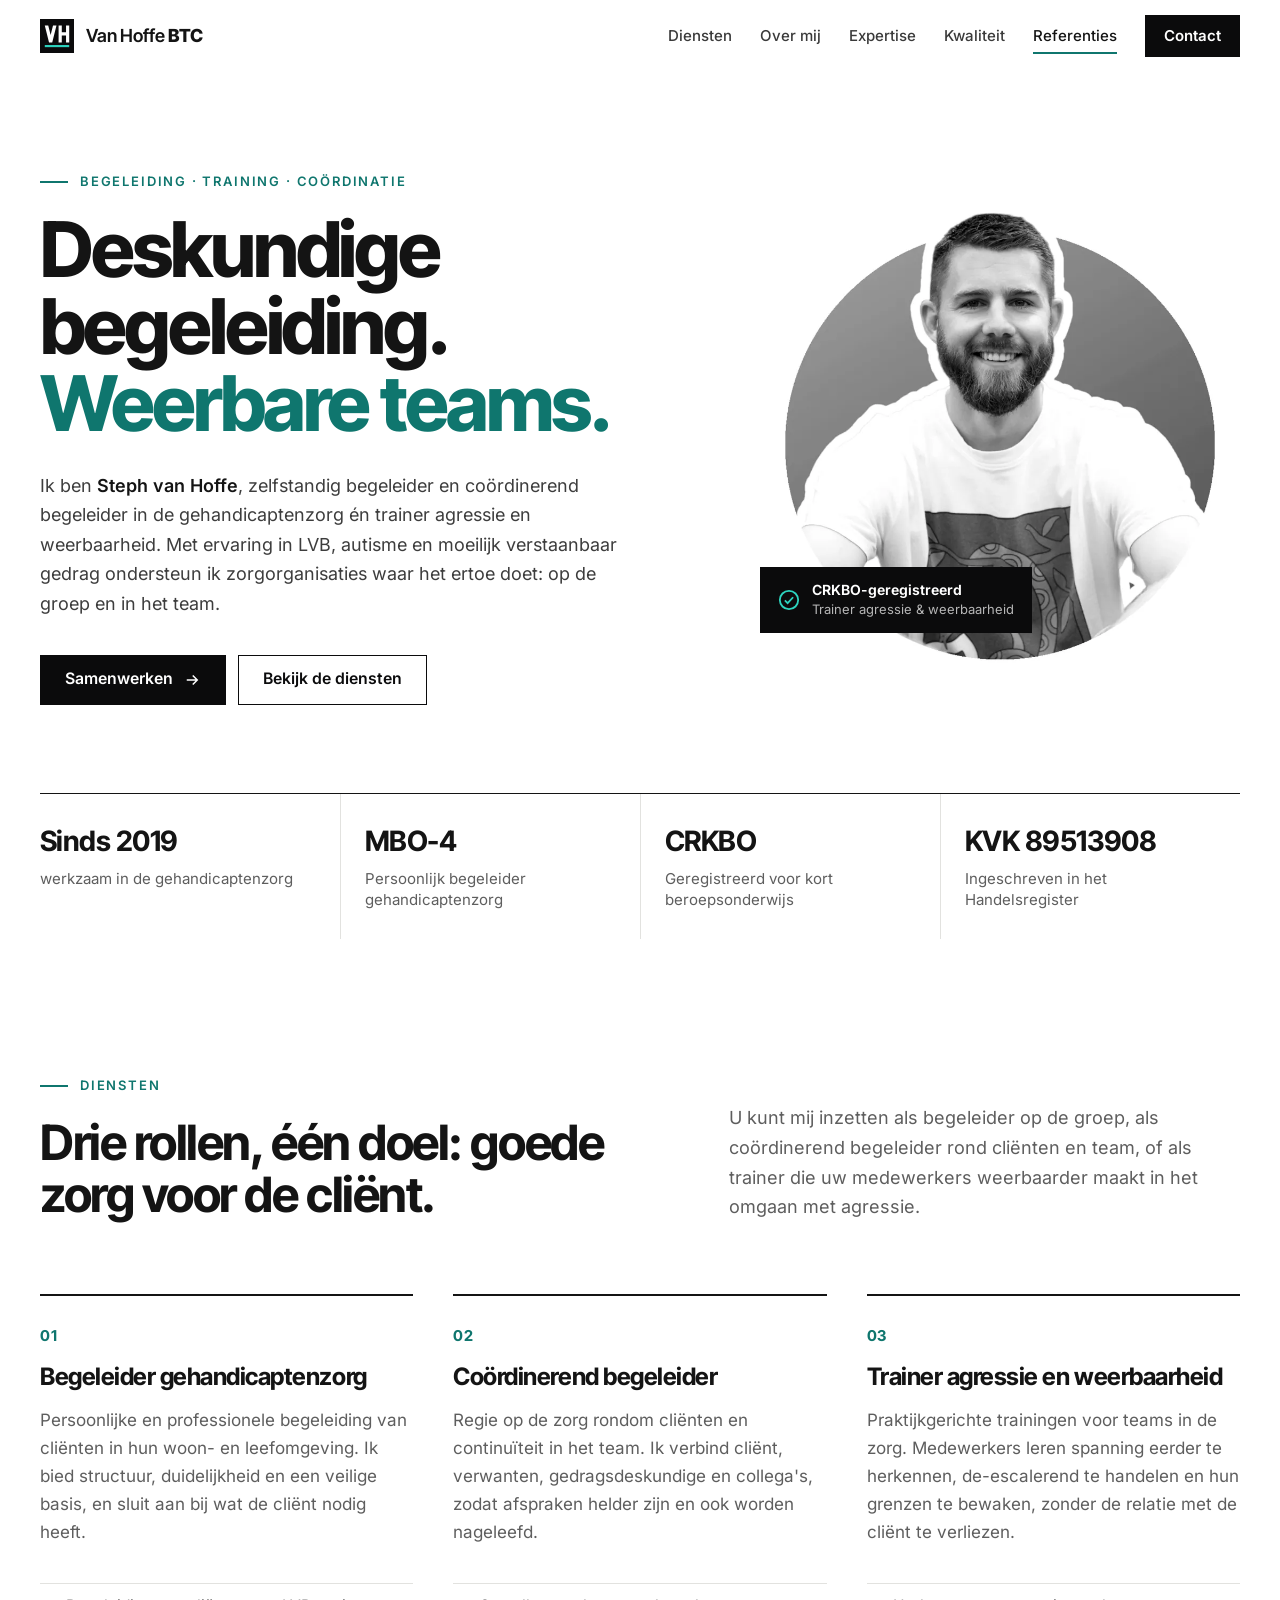
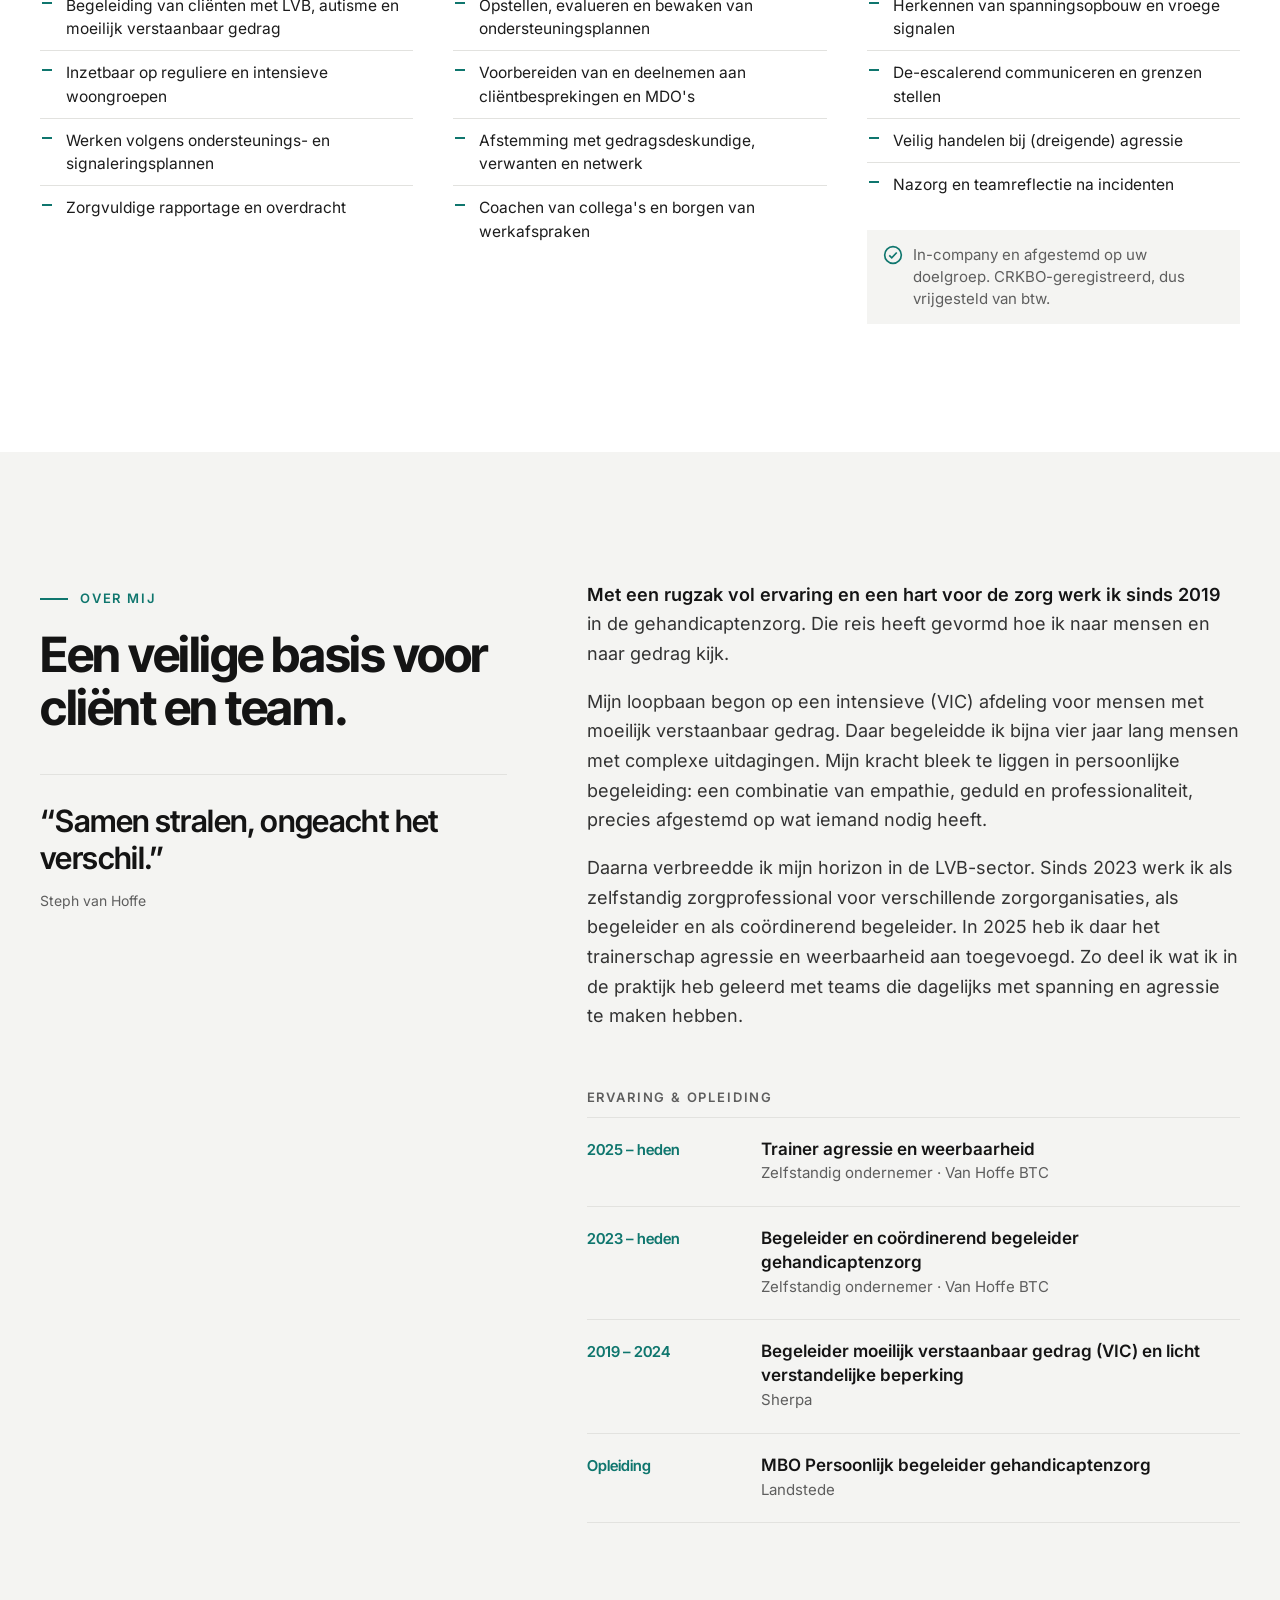
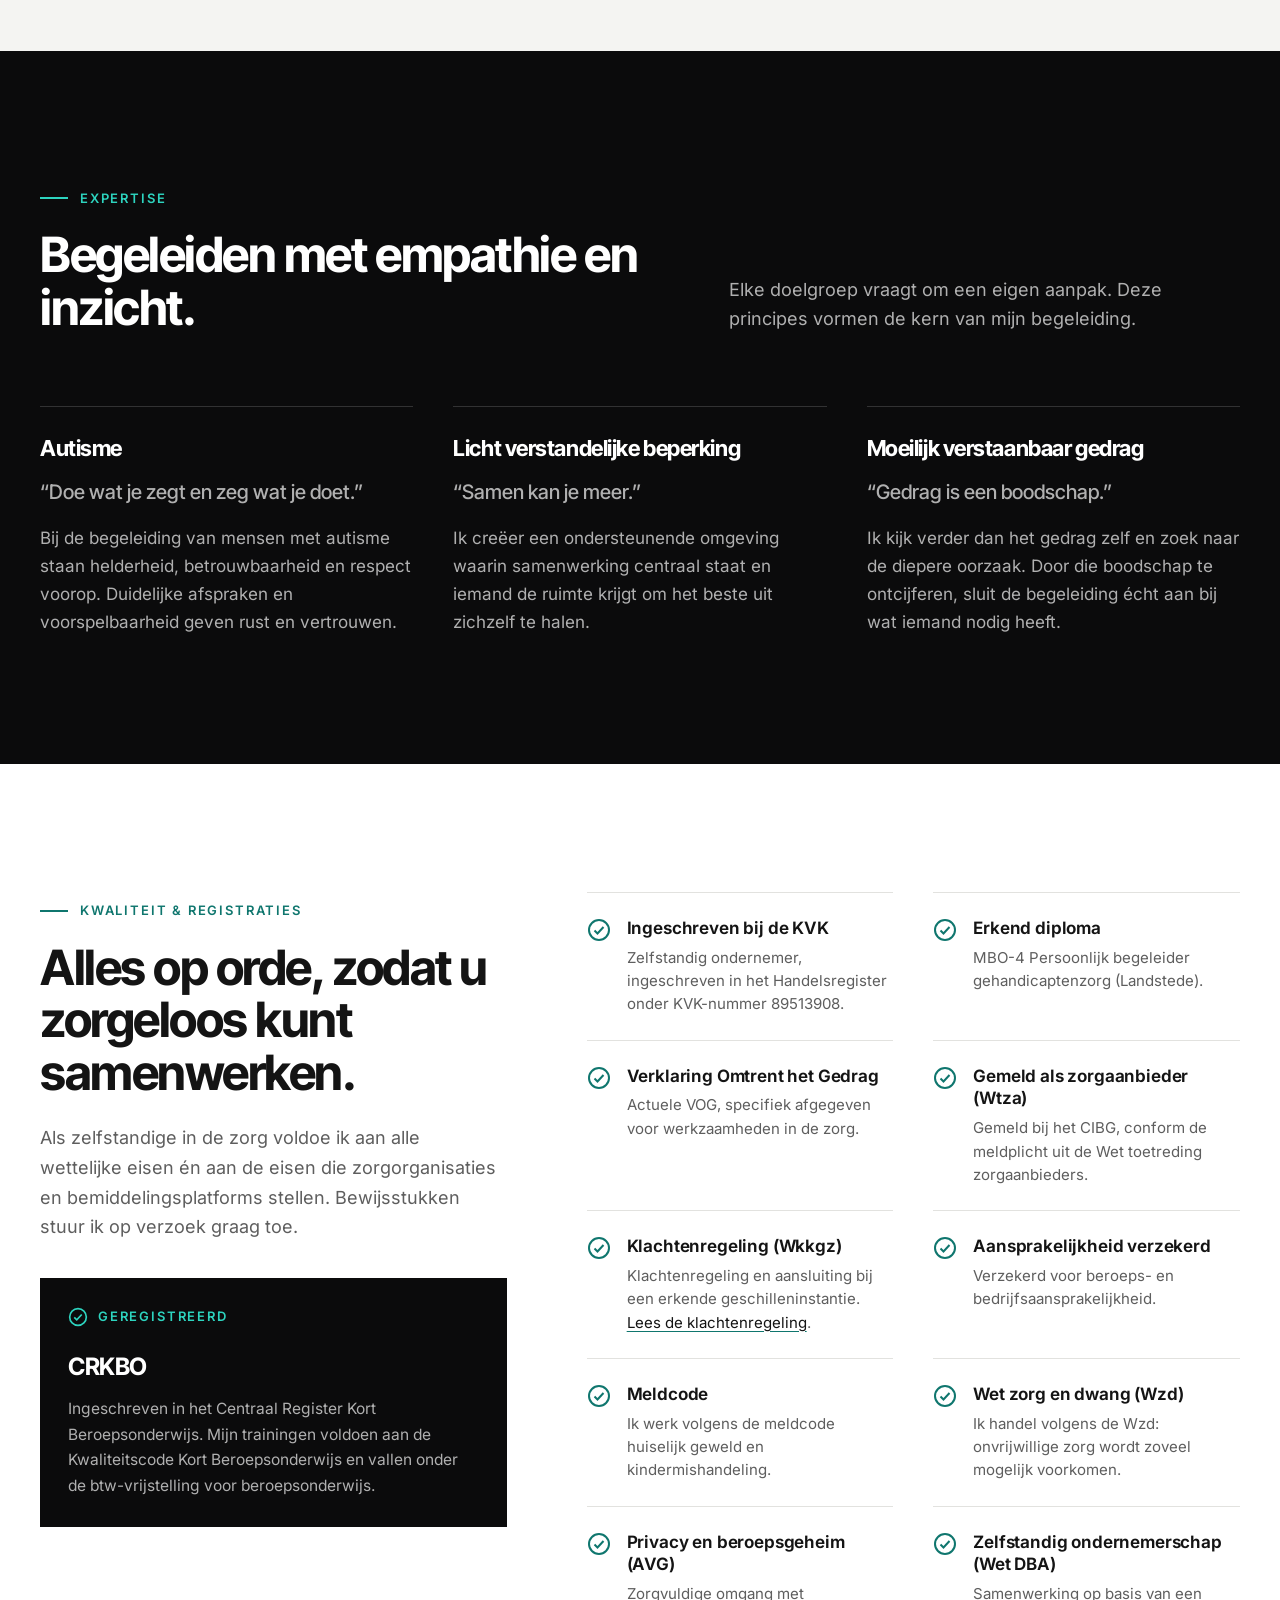
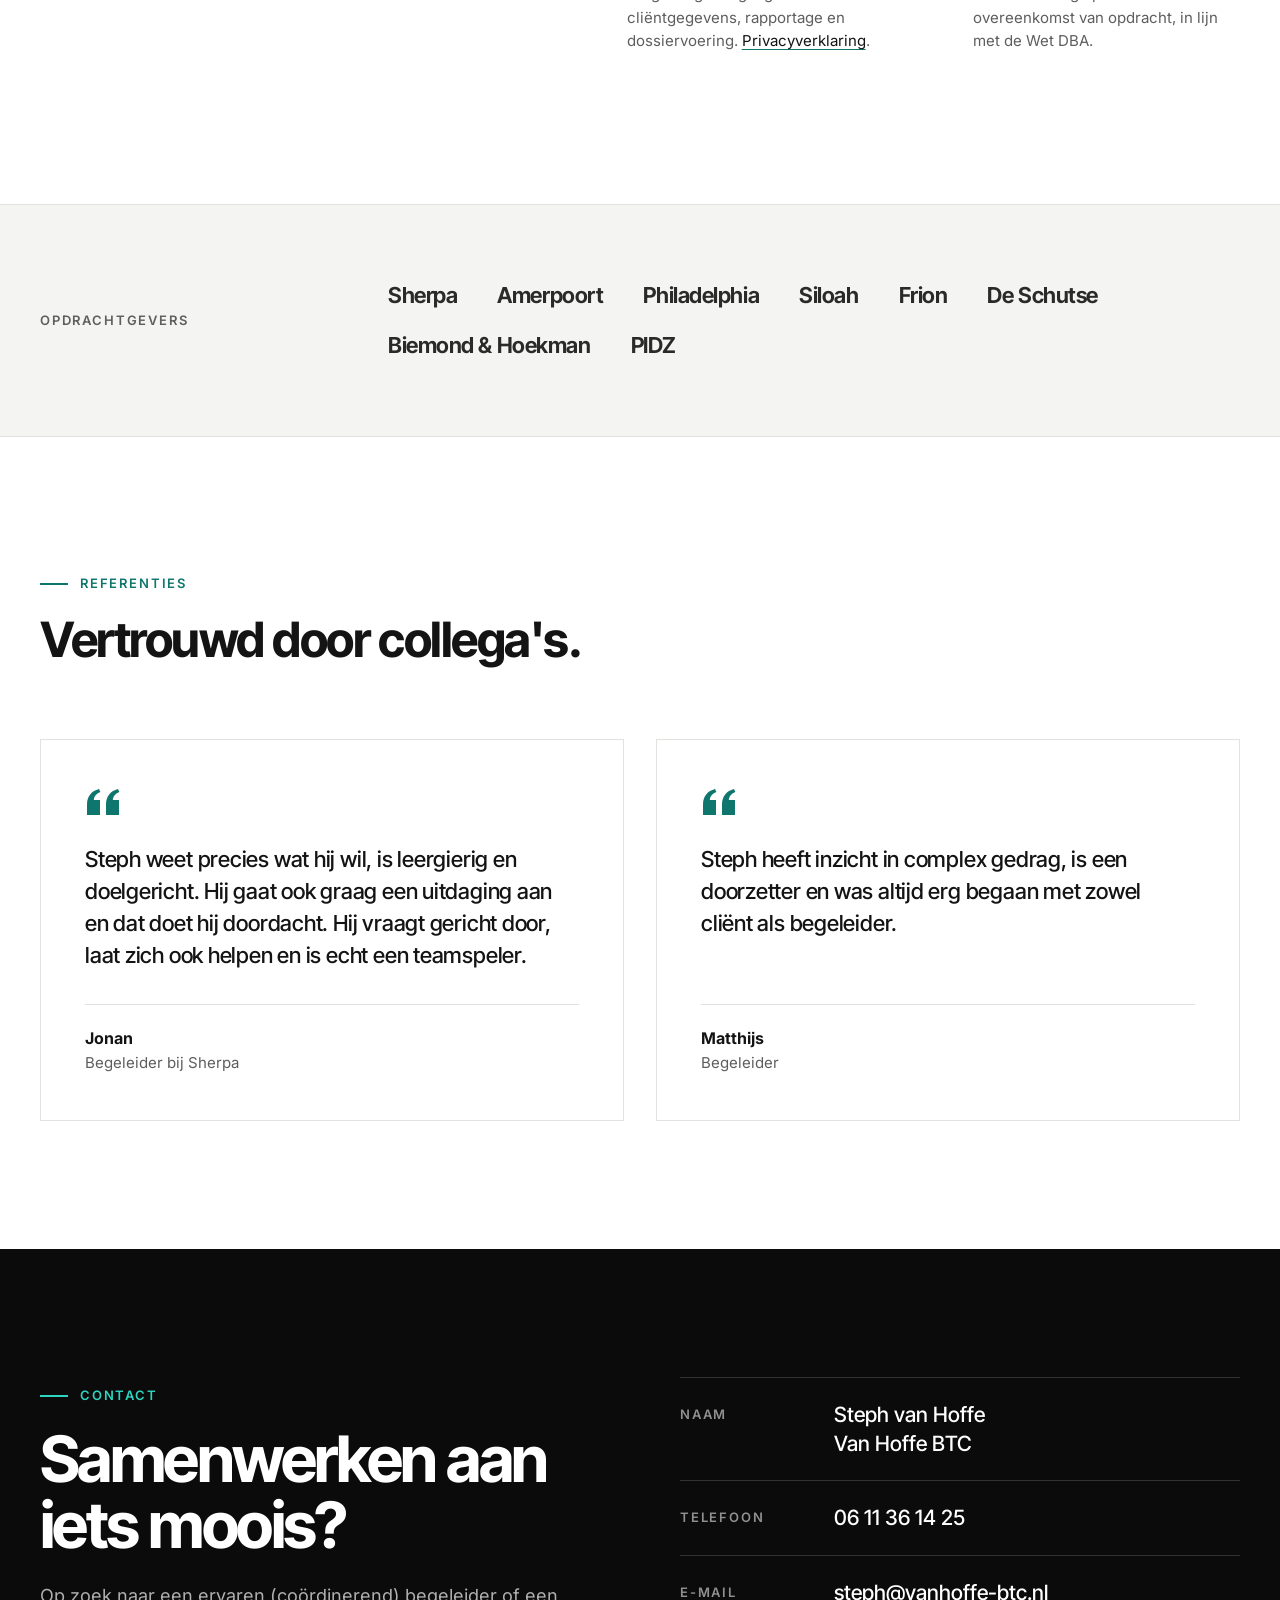
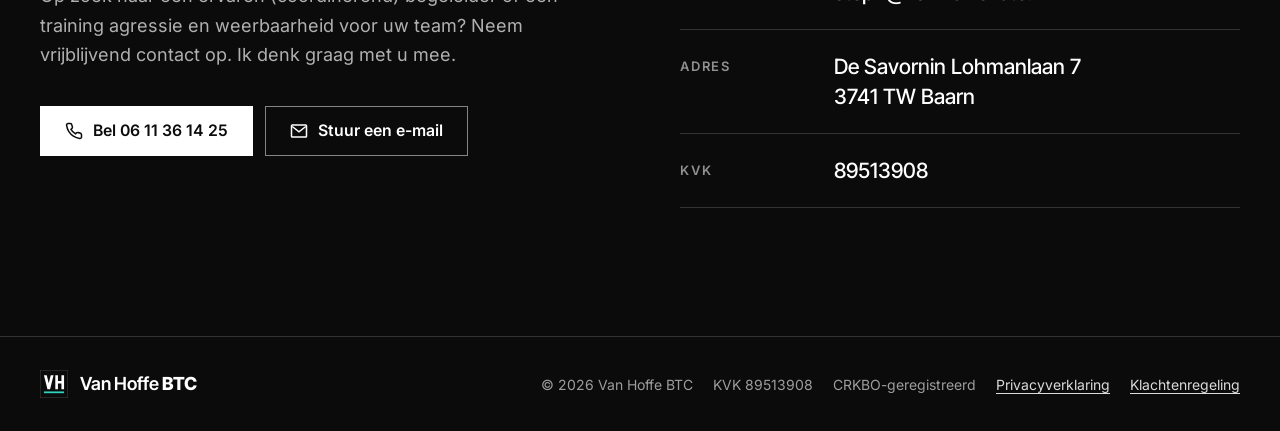
==== index.html @ 3eb77c96 "Nieuwe website Van Hoffe BTC Statische, zakelijke website voor Steph van Hoffe (Van Hoffe BTC): bege" ====
<!doctype html>
<html lang="nl">
<head>
  <meta charset="utf-8">
  <meta name="viewport" content="width=device-width, initial-scale=1">
  <title>Steph van Hoffe | Van Hoffe BTC – Begeleiding en weerbaarheidstraining in de gehandicaptenzorg</title>
  <meta name="description" content="Steph van Hoffe (Van Hoffe BTC) is zelfstandig begeleider en coördinerend begeleider in de gehandicaptenzorg en CRKBO-geregistreerd trainer agressie en weerbaarheid. Gevestigd in Baarn.">
  <meta name="author" content="Steph van Hoffe">
  <meta name="theme-color" content="#0b0b0c">
  <link rel="canonical" href="https://vanhoffe-btc.nl/">

  <meta property="og:type" content="website">
  <meta property="og:locale" content="nl_NL">
  <meta property="og:site_name" content="Van Hoffe BTC">
  <meta property="og:title" content="Steph van Hoffe | Van Hoffe BTC">
  <meta property="og:description" content="Zelfstandig (coördinerend) begeleider in de gehandicaptenzorg en CRKBO-geregistreerd trainer agressie en weerbaarheid.">
  <meta property="og:url" content="https://vanhoffe-btc.nl/">
  <meta property="og:image" content="https://vanhoffe-btc.nl/assets/img/og-image.png">
  <meta property="og:image:width" content="1200">
  <meta property="og:image:height" content="630">
  <meta name="twitter:card" content="summary_large_image">

  <link rel="icon" href="favicon.svg" type="image/svg+xml">
  <link rel="apple-touch-icon" href="apple-touch-icon.png">
  <link rel="preload" href="assets/fonts/inter-latin-wght.woff2" as="font" type="font/woff2" crossorigin>
  <link rel="preload" href="assets/fonts/inter-tight-latin-wght.woff2" as="font" type="font/woff2" crossorigin>
  <link rel="stylesheet" href="assets/css/style.css">

  <script type="application/ld+json">
  {
    "@context": "https://schema.org",
    "@type": "ProfessionalService",
    "name": "Van Hoffe BTC",
    "url": "https://vanhoffe-btc.nl/",
    "image": "https://vanhoffe-btc.nl/assets/img/steph-van-hoffe.jpg",
    "description": "Begeleiding, coördinatie en trainingen agressie en weerbaarheid in de gehandicaptenzorg.",
    "telephone": "+31611361425",
    "email": "steph@vanhoffe-btc.nl",
    "address": {
      "@type": "PostalAddress",
      "streetAddress": "De Savornin Lohmanlaan 7",
      "postalCode": "3741 TW",
      "addressLocality": "Baarn",
      "addressCountry": "NL"
    },
    "identifier": {
      "@type": "PropertyValue",
      "propertyID": "KVK",
      "value": "89513908"
    },
    "founder": {
      "@type": "Person",
      "name": "Steph van Hoffe",
      "jobTitle": "Begeleider, coördinerend begeleider en trainer agressie en weerbaarheid"
    },
    "areaServed": "NL",
    "knowsAbout": [
      "Gehandicaptenzorg",
      "Licht verstandelijke beperking",
      "Autisme",
      "Moeilijk verstaanbaar gedrag",
      "Agressie en weerbaarheid",
      "De-escalatie"
    ]
  }
  </script>
</head>
<body>
  <a class="skip-link" href="#main">Direct naar de inhoud</a>

  <header class="site-header" id="top">
    <div class="container header-inner">
      <a class="brand" href="#top" aria-label="Van Hoffe BTC – naar boven">
        <svg class="brand-mark" viewBox="0 0 64 64" aria-hidden="true">
          <rect width="64" height="64" fill="#0b0b0c"/>
          <path fill="#fff" d="M9 12h6.5L20 30l4.5-18H31l-8 32h-6z"/>
          <path fill="#fff" d="M35 12h6v13h8V12h6v32h-6V31h-8v13h-6z"/>
          <rect x="9" y="49" width="46" height="4" fill="#2dd4bf"/>
        </svg>
        <span class="brand-name">Van Hoffe <strong>BTC</strong></span>
      </a>

      <button class="nav-toggle" type="button" aria-expanded="false" aria-controls="site-nav">
        <span class="visually-hidden">Menu</span>
        <span class="nav-toggle-bars" aria-hidden="true"><span></span><span></span><span></span></span>
      </button>

      <nav class="site-nav" id="site-nav" aria-label="Hoofdmenu">
        <ul class="nav-list">
          <li><a class="nav-link" href="#diensten">Diensten</a></li>
          <li><a class="nav-link" href="#over-mij">Over mij</a></li>
          <li><a class="nav-link" href="#expertise">Expertise</a></li>
          <li><a class="nav-link" href="#kwaliteit">Kwaliteit</a></li>
          <li><a class="nav-link" href="#referenties">Referenties</a></li>
          <li class="nav-cta-item"><a class="btn btn-primary nav-cta" href="#contact">Contact</a></li>
        </ul>
      </nav>
    </div>
  </header>

  <main id="main">

    <!-- ============================== HERO ============================== -->
    <section class="hero" aria-labelledby="hero-title">
      <div class="container">
        <div class="hero-grid">
          <div class="hero-text">
            <p class="eyebrow">Begeleiding · Training · Coördinatie</p>
            <h1 class="hero-title" id="hero-title">
              Deskundige begeleiding.
              <span class="accent">Weerbare teams.</span>
            </h1>
            <p class="hero-lead">
              Ik ben <strong>Steph van Hoffe</strong>, zelfstandig begeleider en coördinerend begeleider in de
              gehandicaptenzorg én trainer agressie en weerbaarheid. Met ervaring in LVB, autisme en moeilijk
              verstaanbaar gedrag ondersteun ik zorgorganisaties waar het ertoe doet: op de groep en in het team.
            </p>
            <div class="btn-group">
              <a class="btn btn-primary" href="#contact">
                Samenwerken
                <svg viewBox="0 0 24 24" fill="none" stroke="currentColor" stroke-width="2" aria-hidden="true"><path d="M5 12h14M13 6l6 6-6 6"/></svg>
              </a>
              <a class="btn btn-outline" href="#diensten">Bekijk de diensten</a>
            </div>
          </div>

          <figure class="hero-figure">
            <picture>
              <source srcset="assets/img/steph-van-hoffe.webp" type="image/webp">
              <img src="assets/img/steph-van-hoffe.jpg" width="900" height="891"
                   alt="Portret van Steph van Hoffe" fetchpriority="high">
            </picture>
            <figcaption class="hero-badge">
              <svg viewBox="0 0 24 24" fill="none" stroke="currentColor" stroke-width="2" aria-hidden="true"><circle cx="12" cy="12" r="10"/><path d="m7.5 12.5 3 3 6-6.5"/></svg>
              <div>
                <strong>CRKBO-geregistreerd</strong>
                <span>Trainer agressie &amp; weerbaarheid</span>
              </div>
            </figcaption>
          </figure>
        </div>

        <ul class="facts" aria-label="Kerngegevens">
          <li class="fact"><span class="fact-value">Sinds 2019</span><span class="fact-label">werkzaam in de gehandicaptenzorg</span></li>
          <li class="fact"><span class="fact-value">MBO-4</span><span class="fact-label">Persoonlijk begeleider gehandicaptenzorg</span></li>
          <li class="fact"><span class="fact-value">CRKBO</span><span class="fact-label">Geregistreerd voor kort beroepsonderwijs</span></li>
          <li class="fact"><span class="fact-value">KVK 89513908</span><span class="fact-label">Ingeschreven in het Handelsregister</span></li>
        </ul>
      </div>
    </section>

    <!-- ============================ DIENSTEN ============================ -->
    <section class="section" id="diensten" aria-labelledby="diensten-title">
      <div class="container">
        <div class="section-head">
          <div>
            <p class="eyebrow">Diensten</p>
            <h2 class="section-title" id="diensten-title">Drie rollen, één doel: goede zorg voor de cliënt.</h2>
          </div>
          <p class="section-intro">
            U kunt mij inzetten als begeleider op de groep, als coördinerend begeleider rond cliënten en
            team, of als trainer die uw medewerkers weerbaarder maakt in het omgaan met agressie.
          </p>
        </div>

        <div class="services">
          <article class="service">
            <span class="service-number">01</span>
            <h3 class="service-title">Begeleider gehandicaptenzorg</h3>
            <p>
              Persoonlijke en professionele begeleiding van cliënten in hun woon- en leefomgeving. Ik bied
              structuur, duidelijkheid en een veilige basis, en sluit aan bij wat de cliënt nodig heeft.
            </p>
            <ul class="check-list">
              <li>Begeleiding van cliënten met LVB, autisme en moeilijk verstaanbaar gedrag</li>
              <li>Inzetbaar op reguliere en intensieve woongroepen</li>
              <li>Werken volgens ondersteunings- en signaleringsplannen</li>
              <li>Zorgvuldige rapportage en overdracht</li>
            </ul>
          </article>

          <article class="service">
            <span class="service-number">02</span>
            <h3 class="service-title">Coördinerend begeleider</h3>
            <p>
              Regie op de zorg rondom cliënten en continuïteit in het team. Ik verbind cliënt, verwanten,
              gedragsdeskundige en collega's, zodat afspraken helder zijn en ook worden nageleefd.
            </p>
            <ul class="check-list">
              <li>Opstellen, evalueren en bewaken van ondersteuningsplannen</li>
              <li>Voorbereiden van en deelnemen aan cliëntbesprekingen en MDO's</li>
              <li>Afstemming met gedragsdeskundige, verwanten en netwerk</li>
              <li>Coachen van collega's en borgen van werkafspraken</li>
            </ul>
          </article>

          <article class="service">
            <span class="service-number">03</span>
            <h3 class="service-title">Trainer agressie en weerbaarheid</h3>
            <p>
              Praktijkgerichte trainingen voor teams in de zorg. Medewerkers leren spanning eerder te herkennen,
              de-escalerend te handelen en hun grenzen te bewaken, zonder de relatie met de cliënt te verliezen.
            </p>
            <ul class="check-list">
              <li>Herkennen van spanningsopbouw en vroege signalen</li>
              <li>De-escalerend communiceren en grenzen stellen</li>
              <li>Veilig handelen bij (dreigende) agressie</li>
              <li>Nazorg en teamreflectie na incidenten</li>
            </ul>
            <p class="service-note">
              <svg viewBox="0 0 24 24" fill="none" stroke="currentColor" stroke-width="2" aria-hidden="true"><circle cx="12" cy="12" r="10"/><path d="m7.5 12.5 3 3 6-6.5"/></svg>
              <span>In-company en afgestemd op uw doelgroep. CRKBO-geregistreerd, dus vrijgesteld van btw.</span>
            </p>
          </article>
        </div>
      </div>
    </section>

    <!-- ============================ OVER MIJ ============================ -->
    <section class="section section-alt" id="over-mij" aria-labelledby="over-title">
      <div class="container about-grid">
        <div class="about-aside">
          <p class="eyebrow">Over mij</p>
          <h2 class="section-title" id="over-title">Een veilige basis voor cliënt en team.</h2>
          <figure class="motto">
            <blockquote>“Samen stralen, ongeacht het verschil.”</blockquote>
            <figcaption>Steph van Hoffe</figcaption>
          </figure>
        </div>

        <div class="about-body">
          <p>
            Met een rugzak vol ervaring en een hart voor de zorg werk ik sinds 2019 in de gehandicaptenzorg.
            Die reis heeft gevormd hoe ik naar mensen en naar gedrag kijk.
          </p>
          <p>
            Mijn loopbaan begon op een intensieve (VIC) afdeling voor mensen met moeilijk verstaanbaar gedrag.
            Daar begeleidde ik bijna vier jaar lang mensen met complexe uitdagingen. Mijn kracht bleek te liggen
            in persoonlijke begeleiding: een combinatie van empathie, geduld en professionaliteit, precies
            afgestemd op wat iemand nodig heeft.
          </p>
          <p>
            Daarna verbreedde ik mijn horizon in de LVB-sector. Sinds 2023 werk ik als zelfstandig
            zorgprofessional voor verschillende zorgorganisaties, als begeleider en als coördinerend
            begeleider. In 2025 heb ik daar het trainerschap agressie en weerbaarheid aan toegevoegd. Zo deel
            ik wat ik in de praktijk heb geleerd met teams die dagelijks met spanning en agressie te maken hebben.
          </p>

          <h3 class="timeline-title">Ervaring &amp; opleiding</h3>
          <ol class="timeline">
            <li>
              <span class="timeline-period">2025 – heden</span>
              <span><span class="timeline-role">Trainer agressie en weerbaarheid</span><span class="timeline-org">Zelfstandig ondernemer · Van Hoffe BTC</span></span>
            </li>
            <li>
              <span class="timeline-period">2023 – heden</span>
              <span><span class="timeline-role">Begeleider en coördinerend begeleider gehandicaptenzorg</span><span class="timeline-org">Zelfstandig ondernemer · Van Hoffe BTC</span></span>
            </li>
            <li>
              <span class="timeline-period">2019 – 2024</span>
              <span><span class="timeline-role">Begeleider moeilijk verstaanbaar gedrag (VIC) en licht verstandelijke beperking</span><span class="timeline-org">Sherpa</span></span>
            </li>
            <li>
              <span class="timeline-period">Opleiding</span>
              <span><span class="timeline-role">MBO Persoonlijk begeleider gehandicaptenzorg</span><span class="timeline-org">Landstede</span></span>
            </li>
          </ol>
        </div>
      </div>
    </section>

    <!-- ============================ EXPERTISE ============================ -->
    <section class="section dark" id="expertise" aria-labelledby="expertise-title">
      <div class="container">
        <div class="section-head">
          <div>
            <p class="eyebrow">Expertise</p>
            <h2 class="section-title" id="expertise-title">Begeleiden met empathie en inzicht.</h2>
          </div>
          <p class="section-intro">
            Elke doelgroep vraagt om een eigen aanpak. Deze principes vormen de kern van mijn begeleiding.
          </p>
        </div>

        <div class="expertise">
          <article class="expertise-item">
            <h3>Autisme</h3>
            <p class="expertise-quote">“Doe wat je zegt en zeg wat je doet.”</p>
            <p>
              Bij de begeleiding van mensen met autisme staan helderheid, betrouwbaarheid en respect voorop.
              Duidelijke afspraken en voorspelbaarheid geven rust en vertrouwen.
            </p>
          </article>
          <article class="expertise-item">
            <h3>Licht verstandelijke beperking</h3>
            <p class="expertise-quote">“Samen kan je meer.”</p>
            <p>
              Ik creëer een ondersteunende omgeving waarin samenwerking centraal staat en iemand de ruimte
              krijgt om het beste uit zichzelf te halen.
            </p>
          </article>
          <article class="expertise-item">
            <h3>Moeilijk verstaanbaar gedrag</h3>
            <p class="expertise-quote">“Gedrag is een boodschap.”</p>
            <p>
              Ik kijk verder dan het gedrag zelf en zoek naar de diepere oorzaak. Door die boodschap te
              ontcijferen, sluit de begeleiding écht aan bij wat iemand nodig heeft.
            </p>
          </article>
        </div>
      </div>
    </section>

    <!-- ============================ KWALITEIT ============================ -->
    <section class="section" id="kwaliteit" aria-labelledby="kwaliteit-title">
      <div class="container quality-grid">
        <div class="quality-aside">
          <p class="eyebrow">Kwaliteit &amp; registraties</p>
          <h2 class="section-title" id="kwaliteit-title">Alles op orde, zodat u zorgeloos kunt samenwerken.</h2>
          <p class="section-intro">
            Als zelfstandige in de zorg voldoe ik aan alle wettelijke eisen én aan de eisen die zorgorganisaties
            en bemiddelingsplatforms stellen. Bewijsstukken stuur ik op verzoek graag toe.
          </p>

          <div class="crkbo-card">
            <span class="crkbo-card-label">
              <svg viewBox="0 0 24 24" fill="none" stroke="currentColor" stroke-width="2" aria-hidden="true"><circle cx="12" cy="12" r="10"/><path d="m7.5 12.5 3 3 6-6.5"/></svg>
              Geregistreerd
            </span>
            <h3>CRKBO</h3>
            <p>
              Ingeschreven in het Centraal Register Kort Beroepsonderwijs. Mijn trainingen voldoen aan de
              Kwaliteitscode Kort Beroepsonderwijs en vallen onder de btw-vrijstelling voor beroepsonderwijs.
            </p>
          </div>
        </div>

        <div>
          <ul class="requirements">
            <li class="requirement">
              <svg viewBox="0 0 24 24" fill="none" stroke="currentColor" stroke-width="2" aria-hidden="true"><circle cx="12" cy="12" r="10"/><path d="m7.5 12.5 3 3 6-6.5"/></svg>
              <div>
                <h3>Ingeschreven bij de KVK</h3>
                <p>Zelfstandig ondernemer, ingeschreven in het Handelsregister onder KVK-nummer 89513908.</p>
              </div>
            </li>
            <li class="requirement">
              <svg viewBox="0 0 24 24" fill="none" stroke="currentColor" stroke-width="2" aria-hidden="true"><circle cx="12" cy="12" r="10"/><path d="m7.5 12.5 3 3 6-6.5"/></svg>
              <div>
                <h3>Erkend diploma</h3>
                <p>MBO-4 Persoonlijk begeleider gehandicaptenzorg (Landstede).</p>
              </div>
            </li>
            <li class="requirement">
              <svg viewBox="0 0 24 24" fill="none" stroke="currentColor" stroke-width="2" aria-hidden="true"><circle cx="12" cy="12" r="10"/><path d="m7.5 12.5 3 3 6-6.5"/></svg>
              <div>
                <h3>Verklaring Omtrent het Gedrag</h3>
                <p>Actuele VOG, specifiek afgegeven voor werkzaamheden in de zorg.</p>
              </div>
            </li>
            <li class="requirement">
              <svg viewBox="0 0 24 24" fill="none" stroke="currentColor" stroke-width="2" aria-hidden="true"><circle cx="12" cy="12" r="10"/><path d="m7.5 12.5 3 3 6-6.5"/></svg>
              <div>
                <h3>Gemeld als zorgaanbieder (Wtza)</h3>
                <p>Gemeld bij het CIBG, conform de meldplicht uit de Wet toetreding zorgaanbieders.</p>
              </div>
            </li>
            <li class="requirement">
              <svg viewBox="0 0 24 24" fill="none" stroke="currentColor" stroke-width="2" aria-hidden="true"><circle cx="12" cy="12" r="10"/><path d="m7.5 12.5 3 3 6-6.5"/></svg>
              <div>
                <h3>Klachtenregeling (Wkkgz)</h3>
                <p>Klachtenregeling en aansluiting bij een erkende geschilleninstantie. <a href="klachtenregeling.html">Lees de klachtenregeling</a>.</p>
              </div>
            </li>
            <li class="requirement">
              <svg viewBox="0 0 24 24" fill="none" stroke="currentColor" stroke-width="2" aria-hidden="true"><circle cx="12" cy="12" r="10"/><path d="m7.5 12.5 3 3 6-6.5"/></svg>
              <div>
                <h3>Aansprakelijkheid verzekerd</h3>
                <p>Verzekerd voor beroeps- en bedrijfsaansprakelijkheid.</p>
              </div>
            </li>
            <li class="requirement">
              <svg viewBox="0 0 24 24" fill="none" stroke="currentColor" stroke-width="2" aria-hidden="true"><circle cx="12" cy="12" r="10"/><path d="m7.5 12.5 3 3 6-6.5"/></svg>
              <div>
                <h3>Meldcode</h3>
                <p>Ik werk volgens de meldcode huiselijk geweld en kindermishandeling.</p>
              </div>
            </li>
            <li class="requirement">
              <svg viewBox="0 0 24 24" fill="none" stroke="currentColor" stroke-width="2" aria-hidden="true"><circle cx="12" cy="12" r="10"/><path d="m7.5 12.5 3 3 6-6.5"/></svg>
              <div>
                <h3>Wet zorg en dwang (Wzd)</h3>
                <p>Ik handel volgens de Wzd: onvrijwillige zorg wordt zoveel mogelijk voorkomen.</p>
              </div>
            </li>
            <li class="requirement">
              <svg viewBox="0 0 24 24" fill="none" stroke="currentColor" stroke-width="2" aria-hidden="true"><circle cx="12" cy="12" r="10"/><path d="m7.5 12.5 3 3 6-6.5"/></svg>
              <div>
                <h3>Privacy en beroepsgeheim (AVG)</h3>
                <p>Zorgvuldige omgang met cliëntgegevens, rapportage en dossiervoering. <a href="privacyverklaring.html">Privacyverklaring</a>.</p>
              </div>
            </li>
            <li class="requirement">
              <svg viewBox="0 0 24 24" fill="none" stroke="currentColor" stroke-width="2" aria-hidden="true"><circle cx="12" cy="12" r="10"/><path d="m7.5 12.5 3 3 6-6.5"/></svg>
              <div>
                <h3>Zelfstandig ondernemerschap (Wet DBA)</h3>
                <p>Samenwerking op basis van een overeenkomst van opdracht, in lijn met de Wet DBA.</p>
              </div>
            </li>
          </ul>
        </div>
      </div>
    </section>

    <!-- ========================== OPDRACHTGEVERS ========================== -->
    <section class="clients" aria-labelledby="clients-title">
      <div class="container clients-inner">
        <h2 class="clients-title" id="clients-title">Opdrachtgevers</h2>
        <ul class="clients-list">
          <li>Sherpa</li>
          <li>Amerpoort</li>
          <li>Philadelphia</li>
          <li>Siloah</li>
          <li>Frion</li>
          <li>De Schutse</li>
          <li>Biemond &amp; Hoekman</li>
          <li>PIDZ</li>
        </ul>
      </div>
    </section>

    <!-- ============================ REFERENTIES ============================ -->
    <section class="section" id="referenties" aria-labelledby="referenties-title">
      <div class="container">
        <div class="section-head">
          <div>
            <p class="eyebrow">Referenties</p>
            <h2 class="section-title" id="referenties-title">Vertrouwd door collega's.</h2>
          </div>
        </div>

        <div class="testimonials">
          <figure class="testimonial">
            <svg class="testimonial-mark" viewBox="0 0 36 36" aria-hidden="true"><path fill="currentColor" d="M2 20.5C2 12.4 6.6 6.9 14 5l1.4 3.1C10.9 9.8 9 13 8.8 16H15v15H2V20.5Zm19 0C21 12.4 25.6 6.9 33 5l1.4 3.1C29.9 9.8 28 13 27.8 16H34v15H21V20.5Z"/></svg>
            <blockquote>
              Steph weet precies wat hij wil, is leergierig en doelgericht. Hij gaat ook graag een uitdaging aan en
              dat doet hij doordacht. Hij vraagt gericht door, laat zich ook helpen en is echt een teamspeler.
            </blockquote>
            <figcaption><strong>Jonan</strong>Begeleider bij Sherpa</figcaption>
          </figure>
          <figure class="testimonial">
            <svg class="testimonial-mark" viewBox="0 0 36 36" aria-hidden="true"><path fill="currentColor" d="M2 20.5C2 12.4 6.6 6.9 14 5l1.4 3.1C10.9 9.8 9 13 8.8 16H15v15H2V20.5Zm19 0C21 12.4 25.6 6.9 33 5l1.4 3.1C29.9 9.8 28 13 27.8 16H34v15H21V20.5Z"/></svg>
            <blockquote>
              Steph heeft inzicht in complex gedrag, is een doorzetter en was altijd erg begaan met zowel cliënt
              als begeleider.
            </blockquote>
            <figcaption><strong>Matthijs</strong>Begeleider</figcaption>
          </figure>
        </div>
      </div>
    </section>

    <!-- ============================== CONTACT ============================== -->
    <section class="section dark" id="contact" aria-labelledby="contact-title">
      <div class="container contact-grid">
        <div>
          <p class="eyebrow">Contact</p>
          <h2 class="contact-title" id="contact-title">Samenwerken aan iets moois?</h2>
          <p class="contact-lead">
            Op zoek naar een ervaren (coördinerend) begeleider of een training agressie en weerbaarheid voor
            uw team? Neem vrijblijvend contact op. Ik denk graag met u mee.
          </p>
          <div class="btn-group">
            <a class="btn btn-light" href="tel:+31611361425">
              <svg viewBox="0 0 24 24" fill="none" stroke="currentColor" stroke-width="2" aria-hidden="true"><path d="M22 16.9v3a2 2 0 0 1-2.2 2 19.8 19.8 0 0 1-8.6-3.1 19.5 19.5 0 0 1-6-6A19.8 19.8 0 0 1 2.1 4.2 2 2 0 0 1 4.1 2h3a2 2 0 0 1 2 1.7c.1.9.4 1.8.7 2.7a2 2 0 0 1-.5 2.1L8 9.8a16 16 0 0 0 6 6l1.3-1.3a2 2 0 0 1 2.1-.4c.9.3 1.8.6 2.7.7a2 2 0 0 1 1.7 2z"/></svg>
              Bel 06 11 36 14 25
            </a>
            <a class="btn btn-ghost-light" href="mailto:steph@vanhoffe-btc.nl?subject=Samenwerking%20Van%20Hoffe%20BTC">
              <svg viewBox="0 0 24 24" fill="none" stroke="currentColor" stroke-width="2" aria-hidden="true"><rect x="2" y="4" width="20" height="16" rx="1"/><path d="m3 6 9 7 9-7"/></svg>
              Stuur een e-mail
            </a>
          </div>
        </div>

        <dl class="contact-details">
          <div class="contact-row">
            <dt>Naam</dt>
            <dd>Steph van Hoffe<br>Van Hoffe BTC</dd>
          </div>
          <div class="contact-row">
            <dt>Telefoon</dt>
            <dd><a href="tel:+31611361425">06 11 36 14 25</a></dd>
          </div>
          <div class="contact-row">
            <dt>E-mail</dt>
            <dd><a href="mailto:steph@vanhoffe-btc.nl">steph@vanhoffe-btc.nl</a></dd>
          </div>
          <div class="contact-row">
            <dt>Adres</dt>
            <dd>De Savornin Lohmanlaan 7<br>3741 TW Baarn</dd>
          </div>
          <div class="contact-row">
            <dt>KVK</dt>
            <dd>89513908</dd>
          </div>
        </dl>
      </div>
    </section>
  </main>

  <footer class="site-footer">
    <div class="container footer-inner">
      <a class="footer-brand" href="#top">
        <svg class="brand-mark" viewBox="0 0 64 64" aria-hidden="true">
          <rect width="64" height="64" fill="#0b0b0c"/>
          <rect x="0.5" y="0.5" width="63" height="63" fill="none" stroke="rgba(255,255,255,0.25)"/>
          <path fill="#fff" d="M9 12h6.5L20 30l4.5-18H31l-8 32h-6z"/>
          <path fill="#fff" d="M35 12h6v13h8V12h6v32h-6V31h-8v13h-6z"/>
          <rect x="9" y="49" width="46" height="4" fill="#2dd4bf"/>
        </svg>
        <span class="brand-name">Van Hoffe <strong>BTC</strong></span>
      </a>
      <ul class="footer-meta">
        <li>© <span data-year>2026</span> Van Hoffe BTC</li>
        <li>KVK 89513908</li>
        <li>CRKBO-geregistreerd</li>
        <li><a href="privacyverklaring.html">Privacyverklaring</a></li>
        <li><a href="klachtenregeling.html">Klachtenregeling</a></li>
      </ul>
    </div>
  </footer>

  <script src="assets/js/main.js" defer></script>
</body>
</html>
---- assets/css/style.css ----
/* ==========================================================================
   Van Hoffe BTC — stylesheet
   Zwart/wit met één accentkleur (petrol). Fonts worden lokaal gehost.
   ========================================================================== */

@font-face {
  font-family: "Inter";
  src: url("../fonts/inter-latin-wght.woff2") format("woff2");
  font-weight: 100 900;
  font-style: normal;
  font-display: swap;
}

@font-face {
  font-family: "Inter Tight";
  src: url("../fonts/inter-tight-latin-wght.woff2") format("woff2");
  font-weight: 100 900;
  font-style: normal;
  font-display: swap;
}

:root {
  --black: #0b0b0c;
  --ink: #141414;
  --text: #1c1c1c;
  --muted: #5e5e5e;
  --line: #e2e2df;
  --bg: #ffffff;
  --bg-alt: #f4f4f2;

  /* Accent: één kleur, in een donkere tint (op wit) en een lichte tint (op zwart) */
  --accent: #0f766e;
  --accent-light: #2dd4bf;

  --on-dark: #ffffff;
  --on-dark-muted: rgba(255, 255, 255, 0.68);
  --line-dark: rgba(255, 255, 255, 0.16);

  --font-sans: "Inter", system-ui, -apple-system, "Segoe UI", Roboto, "Helvetica Neue", Arial, sans-serif;
  --font-display: "Inter Tight", "Inter", system-ui, -apple-system, "Segoe UI", Roboto, Arial, sans-serif;

  --container: 1200px;
  --gutter: clamp(16px, 4vw, 32px);
  --header-h: 72px;
  --section-y: clamp(72px, 10vw, 128px);
}

/* --------------------------------------------------------------------------
   Basis
   -------------------------------------------------------------------------- */

*,
*::before,
*::after {
  box-sizing: border-box;
}

html {
  -webkit-text-size-adjust: 100%;
  text-size-adjust: 100%;
  scroll-behavior: smooth;
  scroll-padding-top: calc(var(--header-h) + 8px);
}

@media (prefers-reduced-motion: reduce) {
  html {
    scroll-behavior: auto;
  }
  *,
  *::before,
  *::after {
    transition: none !important;
    animation: none !important;
  }
}

body {
  margin: 0;
  background: var(--bg);
  color: var(--text);
  font-family: var(--font-sans);
  font-size: 1.0625rem;
  line-height: 1.65;
  -webkit-font-smoothing: antialiased;
  -moz-osx-font-smoothing: grayscale;
  overflow-x: hidden;
}

img,
svg {
  display: block;
  max-width: 100%;
}

img {
  height: auto;
}

a {
  color: inherit;
}

h1,
h2,
h3,
h4 {
  margin: 0;
  font-family: var(--font-display);
  color: var(--ink);
  font-weight: 700;
  letter-spacing: -0.02em;
}

p {
  margin: 0 0 1em;
}

p:last-child {
  margin-bottom: 0;
}

ul {
  margin: 0;
  padding: 0;
}

:focus-visible {
  outline: 2px solid var(--accent);
  outline-offset: 3px;
}

.dark :focus-visible {
  outline-color: var(--accent-light);
}

.container {
  width: 100%;
  max-width: calc(var(--container) + 2 * var(--gutter));
  margin: 0 auto;
  padding: 0 var(--gutter);
}

.skip-link {
  position: absolute;
  left: var(--gutter);
  top: -100px;
  z-index: 100;
  padding: 10px 16px;
  background: var(--black);
  color: #fff;
  font-weight: 600;
  text-decoration: none;
}

.skip-link:focus {
  top: 12px;
}

.visually-hidden {
  position: absolute !important;
  width: 1px;
  height: 1px;
  padding: 0;
  margin: -1px;
  overflow: hidden;
  clip: rect(0, 0, 0, 0);
  white-space: nowrap;
  border: 0;
}

/* --------------------------------------------------------------------------
   Knoppen
   -------------------------------------------------------------------------- */

.btn {
  display: inline-flex;
  align-items: center;
  justify-content: center;
  gap: 10px;
  min-height: 50px;
  padding: 12px 24px;
  border: 1.5px solid var(--black);
  border-radius: 0;
  font-family: var(--font-sans);
  font-size: 0.9875rem;
  font-weight: 600;
  line-height: 1.2;
  text-decoration: none;
  cursor: pointer;
  transition: background-color 0.2s ease, color 0.2s ease, border-color 0.2s ease;
}

.btn svg {
  width: 18px;
  height: 18px;
  flex-shrink: 0;
}

.btn-primary {
  background: var(--black);
  color: #fff;
}

.btn-primary:hover {
  background: var(--accent);
  border-color: var(--accent);
}

.btn-outline {
  background: transparent;
  color: var(--black);
}

.btn-outline:hover {
  background: var(--black);
  color: #fff;
}

.btn-light {
  background: #fff;
  border-color: #fff;
  color: var(--black);
}

.btn-light:hover {
  background: var(--accent-light);
  border-color: var(--accent-light);
}

.btn-ghost-light {
  background: transparent;
  border-color: rgba(255, 255, 255, 0.5);
  color: #fff;
}

.btn-ghost-light:hover {
  border-color: #fff;
  background: #fff;
  color: var(--black);
}

.btn-group {
  display: flex;
  flex-wrap: wrap;
  gap: 12px;
}

/* --------------------------------------------------------------------------
   Header & navigatie
   -------------------------------------------------------------------------- */

.site-header {
  position: sticky;
  top: 0;
  z-index: 50;
  background: rgba(255, 255, 255, 0.94);
  -webkit-backdrop-filter: saturate(180%) blur(10px);
  backdrop-filter: saturate(180%) blur(10px);
  border-bottom: 1px solid transparent;
  transition: border-color 0.2s ease;
}

.site-header.is-scrolled {
  border-bottom-color: var(--line);
}

.header-inner {
  display: flex;
  align-items: center;
  justify-content: space-between;
  gap: 24px;
  height: var(--header-h);
}

.brand {
  display: inline-flex;
  align-items: center;
  gap: 12px;
  text-decoration: none;
  color: var(--ink);
}

.brand-mark {
  width: 34px;
  height: 34px;
  flex-shrink: 0;
}

.brand-name {
  font-family: var(--font-display);
  font-size: 1.125rem;
  font-weight: 600;
  letter-spacing: -0.01em;
  white-space: nowrap;
}

.brand-name strong {
  font-weight: 800;
}

.nav-list {
  display: flex;
  align-items: center;
  gap: 4px;
  list-style: none;
}

.nav-link {
  position: relative;
  display: inline-block;
  padding: 8px 12px;
  font-size: 0.9375rem;
  font-weight: 500;
  color: #3a3a3a;
  text-decoration: none;
  transition: color 0.2s ease;
}

.nav-link::after {
  content: "";
  position: absolute;
  left: 12px;
  right: 12px;
  bottom: 2px;
  height: 2px;
  background: var(--accent);
  transform: scaleX(0);
  transform-origin: left;
  transition: transform 0.25s ease;
}

.nav-link:hover,
.nav-link.is-active {
  color: var(--ink);
}

.nav-link:hover::after,
.nav-link.is-active::after {
  transform: scaleX(1);
}

.nav-cta {
  margin-left: 12px;
  min-height: 42px;
  padding: 8px 18px;
  font-size: 0.9375rem;
}

.nav-toggle {
  display: none;
  align-items: center;
  justify-content: center;
  width: 44px;
  height: 44px;
  margin-right: -10px;
  padding: 0;
  border: 0;
  background: transparent;
  color: var(--ink);
  cursor: pointer;
}

.nav-toggle-bars {
  position: relative;
  width: 22px;
  height: 14px;
}

.nav-toggle-bars span {
  position: absolute;
  left: 0;
  width: 100%;
  height: 2px;
  background: currentColor;
  transition: transform 0.25s ease, top 0.25s ease, opacity 0.2s ease;
}

.nav-toggle-bars span:nth-child(1) {
  top: 0;
}

.nav-toggle-bars span:nth-child(2) {
  top: 6px;
}

.nav-toggle-bars span:nth-child(3) {
  top: 12px;
}

.nav-toggle[aria-expanded="true"] .nav-toggle-bars span:nth-child(1) {
  top: 6px;
  transform: rotate(45deg);
}

.nav-toggle[aria-expanded="true"] .nav-toggle-bars span:nth-child(2) {
  opacity: 0;
}

.nav-toggle[aria-expanded="true"] .nav-toggle-bars span:nth-child(3) {
  top: 6px;
  transform: rotate(-45deg);
}

@media (max-width: 980px) {
  .nav-toggle {
    display: inline-flex;
  }

  /* absolute i.p.v. fixed: de backdrop-filter van de header maakt die header het containing block */
  .site-nav {
    position: absolute;
    top: 100%;
    left: 0;
    right: 0;
    height: calc(100vh - var(--header-h));
    height: calc(100dvh - var(--header-h));
    background: #fff;
    border-top: 1px solid var(--line);
    padding: 16px var(--gutter) 32px;
    overflow-y: auto;
    visibility: hidden;
    opacity: 0;
    transform: translateY(-8px);
    transition: opacity 0.2s ease, transform 0.2s ease, visibility 0s linear 0.2s;
  }

  .site-nav.is-open {
    visibility: visible;
    opacity: 1;
    transform: none;
    transition: opacity 0.2s ease, transform 0.2s ease;
  }

  .nav-list {
    flex-direction: column;
    align-items: stretch;
    gap: 0;
  }

  .nav-list li {
    border-bottom: 1px solid var(--line);
  }

  .nav-link {
    display: block;
    padding: 18px 0;
    font-family: var(--font-display);
    font-size: 1.5rem;
    font-weight: 600;
    color: var(--ink);
  }

  .nav-link::after {
    display: none;
  }

  .nav-link.is-active {
    color: var(--accent);
  }

  .nav-list li.nav-cta-item {
    border-bottom: 0;
    padding-top: 24px;
  }

  .nav-cta {
    width: 100%;
    margin-left: 0;
    min-height: 54px;
    font-size: 1rem;
  }

  body.nav-open {
    overflow: hidden;
  }
}

/* --------------------------------------------------------------------------
   Gedeelde sectie-elementen
   -------------------------------------------------------------------------- */

.section {
  padding: var(--section-y) 0;
}

.section-alt {
  background: var(--bg-alt);
}

.dark {
  background: var(--black);
  color: var(--on-dark);
}

.dark h1,
.dark h2,
.dark h3 {
  color: var(--on-dark);
}

.eyebrow {
  display: inline-flex;
  align-items: center;
  gap: 12px;
  margin: 0 0 20px;
  font-size: 0.8125rem;
  font-weight: 600;
  letter-spacing: 0.14em;
  text-transform: uppercase;
  color: var(--accent);
}

.eyebrow::before {
  content: "";
  width: 28px;
  height: 2px;
  background: currentColor;
}

.dark .eyebrow {
  color: var(--accent-light);
}

.section-title {
  font-size: clamp(2rem, 3.8vw, 3.125rem);
  line-height: 1.08;
  letter-spacing: -0.03em;
}

.section-head {
  display: grid;
  grid-template-columns: minmax(0, 1.1fr) minmax(0, 0.9fr);
  gap: 32px 64px;
  align-items: end;
  margin-bottom: clamp(48px, 6vw, 72px);
}

.section-intro {
  margin: 0;
  font-size: 1.125rem;
  color: var(--muted);
}

.dark .section-intro {
  color: var(--on-dark-muted);
}

@media (max-width: 860px) {
  .section-head {
    grid-template-columns: 1fr;
    align-items: start;
  }
}

/* --------------------------------------------------------------------------
   Hero
   -------------------------------------------------------------------------- */

.hero {
  padding: clamp(40px, 7vw, 96px) 0 0;
}

.hero-grid {
  display: grid;
  grid-template-columns: minmax(0, 1.15fr) minmax(0, 0.85fr);
  gap: 48px 64px;
  align-items: center;
}

.hero-title {
  font-size: clamp(2.625rem, 6vw, 5rem);
  line-height: 1;
  letter-spacing: -0.04em;
  font-weight: 750;
}

.hero-title .accent {
  display: block;
  color: var(--accent);
}

.hero-lead {
  max-width: 34em;
  margin: 28px 0 36px;
  font-size: clamp(1.0625rem, 1.4vw, 1.1875rem);
  color: #3d3d3d;
}

.hero-lead strong {
  color: var(--ink);
  font-weight: 600;
}

.hero-figure {
  position: relative;
  margin: 0;
  max-width: 480px;
  justify-self: end;
}

.hero-figure img {
  width: 100%;
}

.hero-badge {
  position: absolute;
  left: 0;
  bottom: 8%;
  display: flex;
  align-items: center;
  gap: 12px;
  padding: 14px 18px;
  background: var(--black);
  color: #fff;
  font-size: 0.875rem;
  line-height: 1.35;
}

.hero-badge svg {
  width: 22px;
  height: 22px;
  color: var(--accent-light);
  flex-shrink: 0;
}

.hero-badge strong {
  display: block;
  font-weight: 650;
}

.hero-badge span {
  color: rgba(255, 255, 255, 0.7);
  font-size: 0.8125rem;
}

.facts {
  display: grid;
  grid-template-columns: repeat(4, minmax(0, 1fr));
  margin-top: clamp(48px, 7vw, 88px);
  border-top: 1px solid var(--ink);
  list-style: none;
}

.fact {
  padding: 24px 24px 28px 0;
}

.fact + .fact {
  padding-left: 24px;
  border-left: 1px solid var(--line);
}

.fact-value {
  display: block;
  font-family: var(--font-display);
  font-size: clamp(1.375rem, 2.2vw, 1.75rem);
  font-weight: 700;
  letter-spacing: -0.02em;
  color: var(--ink);
}

.fact-label {
  display: block;
  margin-top: 4px;
  font-size: 0.9375rem;
  line-height: 1.45;
  color: var(--muted);
}

@media (max-width: 900px) {
  .hero-grid {
    grid-template-columns: 1fr;
  }

  .hero-figure {
    justify-self: start;
    max-width: 420px;
    order: -1;
    width: 72%;
  }

  .hero-badge {
    left: auto;
    right: -12%;
  }
}

@media (max-width: 720px) {
  .facts {
    grid-template-columns: repeat(2, minmax(0, 1fr));
  }

  .fact:nth-child(3) {
    padding-left: 0;
    border-left: 0;
  }

  .fact:nth-child(n + 3) {
    border-top: 1px solid var(--line);
  }
}

@media (max-width: 480px) {
  .hero-figure {
    width: 70%;
  }

  .hero .eyebrow {
    font-size: 0.75rem;
    letter-spacing: 0.1em;
  }

  .fact,
  .fact + .fact {
    padding-right: 12px;
  }

  .fact + .fact {
    padding-left: 16px;
  }

  .fact:nth-child(3) {
    padding-left: 0;
  }

  .hero-badge {
    right: -18%;
    padding: 10px 14px;
  }

  .btn-group .btn {
    flex: 1 1 100%;
  }
}

/* --------------------------------------------------------------------------
   Diensten
   -------------------------------------------------------------------------- */

.services {
  display: grid;
  grid-template-columns: repeat(3, minmax(0, 1fr));
  gap: 40px;
}

.service {
  display: flex;
  flex-direction: column;
  padding-top: 28px;
  border-top: 2px solid var(--ink);
}

.service-number {
  font-family: var(--font-display);
  font-size: 0.9375rem;
  font-weight: 700;
  letter-spacing: 0.04em;
  color: var(--accent);
}

.service-title {
  margin: 14px 0 14px;
  font-size: 1.5rem;
  line-height: 1.2;
}

.service p {
  color: var(--muted);
}

.check-list {
  list-style: none;
  margin-top: 20px;
}

.check-list li {
  position: relative;
  padding: 10px 0 10px 26px;
  border-top: 1px solid var(--line);
  font-size: 0.96875rem;
  line-height: 1.5;
}

.check-list li::before {
  content: "";
  position: absolute;
  left: 2px;
  top: 18px;
  width: 10px;
  height: 2px;
  background: var(--accent);
}

.service-note {
  display: flex;
  align-items: flex-start;
  gap: 10px;
  margin-top: auto;
  padding: 14px 16px;
  background: var(--bg-alt);
  font-size: 0.9375rem;
  line-height: 1.45;
}

.service .check-list {
  margin-bottom: 24px;
}

.service-note svg {
  width: 20px;
  height: 20px;
  margin-top: 1px;
  color: var(--accent);
  flex-shrink: 0;
}

@media (max-width: 960px) {
  .services {
    grid-template-columns: 1fr;
    gap: 56px;
  }
}

/* --------------------------------------------------------------------------
   Over mij
   -------------------------------------------------------------------------- */

.about-grid {
  display: grid;
  grid-template-columns: minmax(0, 5fr) minmax(0, 7fr);
  gap: 48px 80px;
}

.about-aside {
  align-self: start;
  position: sticky;
  top: calc(var(--header-h) + 32px);
}

.motto {
  margin: 40px 0 0;
  padding: 28px 0 0;
  border-top: 1px solid var(--line);
}

.motto blockquote {
  margin: 0;
  font-family: var(--font-display);
  font-size: clamp(1.5rem, 2.4vw, 2rem);
  font-weight: 600;
  line-height: 1.2;
  letter-spacing: -0.02em;
  color: var(--ink);
}

.motto figcaption {
  margin-top: 12px;
  font-size: 0.875rem;
  color: var(--muted);
}

.about-body > p {
  font-size: 1.125rem;
  color: #333;
}

.about-body > p:first-child::first-line {
  font-weight: 600;
  color: var(--ink);
}

.timeline-title {
  margin: 56px 0 8px;
  font-size: 0.8125rem;
  font-family: var(--font-sans);
  font-weight: 600;
  letter-spacing: 0.14em;
  text-transform: uppercase;
  color: var(--muted);
}

.timeline {
  margin: 0;
  padding: 0;
  list-style: none;
  border-bottom: 1px solid var(--line);
}

.timeline li {
  display: grid;
  grid-template-columns: 150px minmax(0, 1fr);
  gap: 4px 24px;
  padding: 20px 0;
  border-top: 1px solid var(--line);
}

.timeline-period {
  font-family: var(--font-display);
  font-size: 0.9375rem;
  font-weight: 600;
  color: var(--accent);
  white-space: nowrap;
}

.timeline-role {
  display: block;
  font-weight: 600;
  color: var(--ink);
  line-height: 1.4;
}

.timeline-org {
  display: block;
  font-size: 0.9375rem;
  color: var(--muted);
}

@media (max-width: 900px) {
  .about-grid {
    grid-template-columns: 1fr;
  }

  .about-aside {
    position: static;
  }
}

@media (max-width: 520px) {
  .timeline li {
    grid-template-columns: 1fr;
  }
}

/* --------------------------------------------------------------------------
   Expertise (donkere sectie)
   -------------------------------------------------------------------------- */

.expertise {
  display: grid;
  grid-template-columns: repeat(3, minmax(0, 1fr));
  gap: 40px;
}

.expertise-item {
  padding-top: 28px;
  border-top: 1px solid var(--line-dark);
}

.expertise-item h3 {
  font-size: 1.375rem;
  line-height: 1.25;
}

.expertise-quote {
  margin: 16px 0 18px;
  font-family: var(--font-display);
  font-size: 1.25rem;
  font-weight: 500;
  line-height: 1.35;
  color: var(--accent-light);
}

.expertise-item p {
  color: var(--on-dark-muted);
}

@media (max-width: 960px) {
  .expertise {
    grid-template-columns: 1fr;
  }
}

/* --------------------------------------------------------------------------
   Kwaliteit & registraties
   -------------------------------------------------------------------------- */

.quality-grid {
  display: grid;
  grid-template-columns: minmax(0, 5fr) minmax(0, 7fr);
  gap: 48px 80px;
}

.quality-aside {
  align-self: start;
  position: sticky;
  top: calc(var(--header-h) + 32px);
}

.quality-aside .section-intro {
  margin-top: 24px;
}

.crkbo-card {
  margin-top: 36px;
  padding: 28px;
  background: var(--black);
  color: #fff;
}

.crkbo-card-label {
  display: inline-flex;
  align-items: center;
  gap: 10px;
  font-size: 0.8125rem;
  font-weight: 600;
  letter-spacing: 0.14em;
  text-transform: uppercase;
  color: var(--accent-light);
}

.crkbo-card-label svg {
  width: 20px;
  height: 20px;
}

.crkbo-card h3 {
  margin: 12px 0 10px;
  font-size: 1.5rem;
  color: #fff;
}

.crkbo-card p {
  font-size: 0.96875rem;
  color: var(--on-dark-muted);
}

.requirements {
  display: grid;
  grid-template-columns: repeat(2, minmax(0, 1fr));
  gap: 0 40px;
  list-style: none;
}

.requirement {
  display: grid;
  grid-template-columns: 24px minmax(0, 1fr);
  gap: 16px;
  padding: 24px 0;
  border-top: 1px solid var(--line);
}

.requirement svg {
  width: 24px;
  height: 24px;
  margin-top: 1px;
  color: var(--accent);
}

.requirement h3 {
  font-family: var(--font-sans);
  font-size: 1.0625rem;
  font-weight: 650;
  letter-spacing: -0.01em;
  line-height: 1.35;
}

.requirement p {
  margin-top: 6px;
  font-size: 0.9375rem;
  line-height: 1.55;
  color: var(--muted);
}

.requirement a {
  color: var(--ink);
  text-decoration-color: var(--accent);
  text-underline-offset: 3px;
}

.quality-footnote {
  margin-top: 28px;
  font-size: 0.9375rem;
  color: var(--muted);
}

@media (max-width: 960px) {
  .quality-grid {
    grid-template-columns: 1fr;
  }

  .quality-aside {
    position: static;
  }
}

@media (max-width: 600px) {
  .requirements {
    grid-template-columns: 1fr;
  }
}

/* --------------------------------------------------------------------------
   Opdrachtgevers
   -------------------------------------------------------------------------- */

.clients {
  padding: clamp(48px, 6vw, 72px) 0;
  background: var(--bg-alt);
  border-top: 1px solid var(--line);
  border-bottom: 1px solid var(--line);
}

.clients-inner {
  display: grid;
  grid-template-columns: minmax(0, 3fr) minmax(0, 9fr);
  gap: 24px 64px;
  align-items: center;
}

.clients-title {
  font-family: var(--font-sans);
  font-size: 0.8125rem;
  font-weight: 600;
  letter-spacing: 0.14em;
  text-transform: uppercase;
  color: var(--muted);
  line-height: 1.6;
}

.clients-list {
  display: flex;
  flex-wrap: wrap;
  gap: 14px 40px;
  list-style: none;
}

.clients-list li {
  font-family: var(--font-display);
  font-size: clamp(1.125rem, 1.8vw, 1.375rem);
  font-weight: 650;
  letter-spacing: -0.02em;
  color: #2a2a2a;
  white-space: nowrap;
}

@media (max-width: 860px) {
  .clients-inner {
    grid-template-columns: 1fr;
  }

  .clients-list {
    gap: 10px 28px;
  }
}

/* --------------------------------------------------------------------------
   Referenties
   -------------------------------------------------------------------------- */

.testimonials {
  display: grid;
  grid-template-columns: repeat(2, minmax(0, 1fr));
  gap: 32px;
}

.testimonial {
  display: flex;
  flex-direction: column;
  margin: 0;
  padding: clamp(28px, 4vw, 44px);
  border: 1px solid var(--line);
  background: #fff;
}

.testimonial-mark {
  width: 36px;
  height: 36px;
  color: var(--accent);
}

.testimonial blockquote {
  margin: 24px 0 32px;
  font-family: var(--font-display);
  font-size: clamp(1.1875rem, 1.8vw, 1.375rem);
  font-weight: 500;
  line-height: 1.45;
  letter-spacing: -0.01em;
  color: var(--ink);
}

.testimonial figcaption {
  margin-top: auto;
  padding-top: 20px;
  border-top: 1px solid var(--line);
  font-size: 0.9375rem;
  color: var(--muted);
}

.testimonial figcaption strong {
  display: block;
  font-size: 1rem;
  color: var(--ink);
}

@media (max-width: 860px) {
  .testimonials {
    grid-template-columns: 1fr;
  }
}

/* --------------------------------------------------------------------------
   Contact
   -------------------------------------------------------------------------- */

.contact-grid {
  display: grid;
  grid-template-columns: minmax(0, 1fr) minmax(0, 1fr);
  gap: 56px 80px;
  align-items: start;
}

.contact-title {
  font-size: clamp(2.25rem, 5vw, 4rem);
  line-height: 1.02;
  letter-spacing: -0.04em;
}

.contact-lead {
  margin: 24px 0 36px;
  max-width: 30em;
  font-size: 1.125rem;
  color: var(--on-dark-muted);
}

.contact-details {
  margin: 0;
  border-bottom: 1px solid var(--line-dark);
}

.contact-row {
  display: grid;
  grid-template-columns: 130px minmax(0, 1fr);
  gap: 4px 24px;
  padding: 22px 0;
  border-top: 1px solid var(--line-dark);
}

.contact-row dt {
  font-size: 0.8125rem;
  font-weight: 600;
  letter-spacing: 0.14em;
  text-transform: uppercase;
  color: rgba(255, 255, 255, 0.55);
  padding-top: 4px;
}

.contact-row dd {
  margin: 0;
  font-family: var(--font-display);
  font-size: clamp(1.125rem, 1.8vw, 1.3125rem);
  font-weight: 500;
  line-height: 1.4;
  color: #fff;
  overflow-wrap: anywhere;
}

.contact-row a {
  text-decoration: none;
  background-image: linear-gradient(var(--accent-light), var(--accent-light));
  background-size: 0 2px;
  background-position: 0 100%;
  background-repeat: no-repeat;
  transition: background-size 0.25s ease, color 0.2s ease;
}

.contact-row a:hover {
  background-size: 100% 2px;
}

@media (max-width: 900px) {
  .contact-grid {
    grid-template-columns: 1fr;
  }
}

@media (max-width: 480px) {
  .contact-row {
    grid-template-columns: 1fr;
  }
}

/* --------------------------------------------------------------------------
   Footer
   -------------------------------------------------------------------------- */

.site-footer {
  background: var(--black);
  color: rgba(255, 255, 255, 0.6);
  font-size: 0.875rem;
  border-top: 1px solid var(--line-dark);
}

.footer-inner {
  display: flex;
  flex-wrap: wrap;
  align-items: center;
  justify-content: space-between;
  gap: 16px 32px;
  padding-top: 32px;
  padding-bottom: 32px;
}

.footer-brand {
  display: inline-flex;
  align-items: center;
  gap: 12px;
  color: #fff;
  text-decoration: none;
}

.footer-brand .brand-mark {
  width: 28px;
  height: 28px;
}

.footer-meta {
  display: flex;
  flex-wrap: wrap;
  gap: 6px 20px;
  list-style: none;
}

.footer-meta a {
  color: rgba(255, 255, 255, 0.85);
  text-underline-offset: 3px;
}

.footer-meta a:hover {
  color: var(--accent-light);
}

/* --------------------------------------------------------------------------
   Juridische pagina's (privacy / klachten)
   -------------------------------------------------------------------------- */

.legal {
  padding: clamp(48px, 7vw, 96px) 0 var(--section-y);
}

.legal-inner {
  max-width: 760px;
}

.legal-back {
  display: inline-flex;
  align-items: center;
  gap: 8px;
  margin-bottom: 32px;
  font-size: 0.9375rem;
  font-weight: 600;
  color: var(--ink);
  text-decoration: none;
}

.legal-back:hover {
  color: var(--accent);
}

.legal-back svg {
  width: 18px;
  height: 18px;
}

.legal h1 {
  font-size: clamp(2.25rem, 5vw, 3.5rem);
  line-height: 1.05;
  letter-spacing: -0.035em;
}

.legal-updated {
  margin: 16px 0 40px;
  color: var(--muted);
  font-size: 0.9375rem;
}

.legal h2 {
  margin: 48px 0 14px;
  padding-top: 24px;
  border-top: 1px solid var(--line);
  font-size: 1.375rem;
  line-height: 1.3;
}

.legal p,
.legal li {
  color: #333;
}

.legal ul,
.legal ol {
  margin: 0 0 1em;
  padding-left: 1.25em;
}

.legal li {
  margin-bottom: 6px;
}

.legal li::marker {
  color: var(--accent);
}

.legal a {
  color: var(--ink);
  text-decoration-color: var(--accent);
  text-underline-offset: 3px;
}

.legal-box {
  margin: 24px 0;
  padding: 24px 28px;
  background: var(--bg-alt);
  border-left: 3px solid var(--accent);
}

.legal-box p {
  margin-bottom: 0.4em;
}
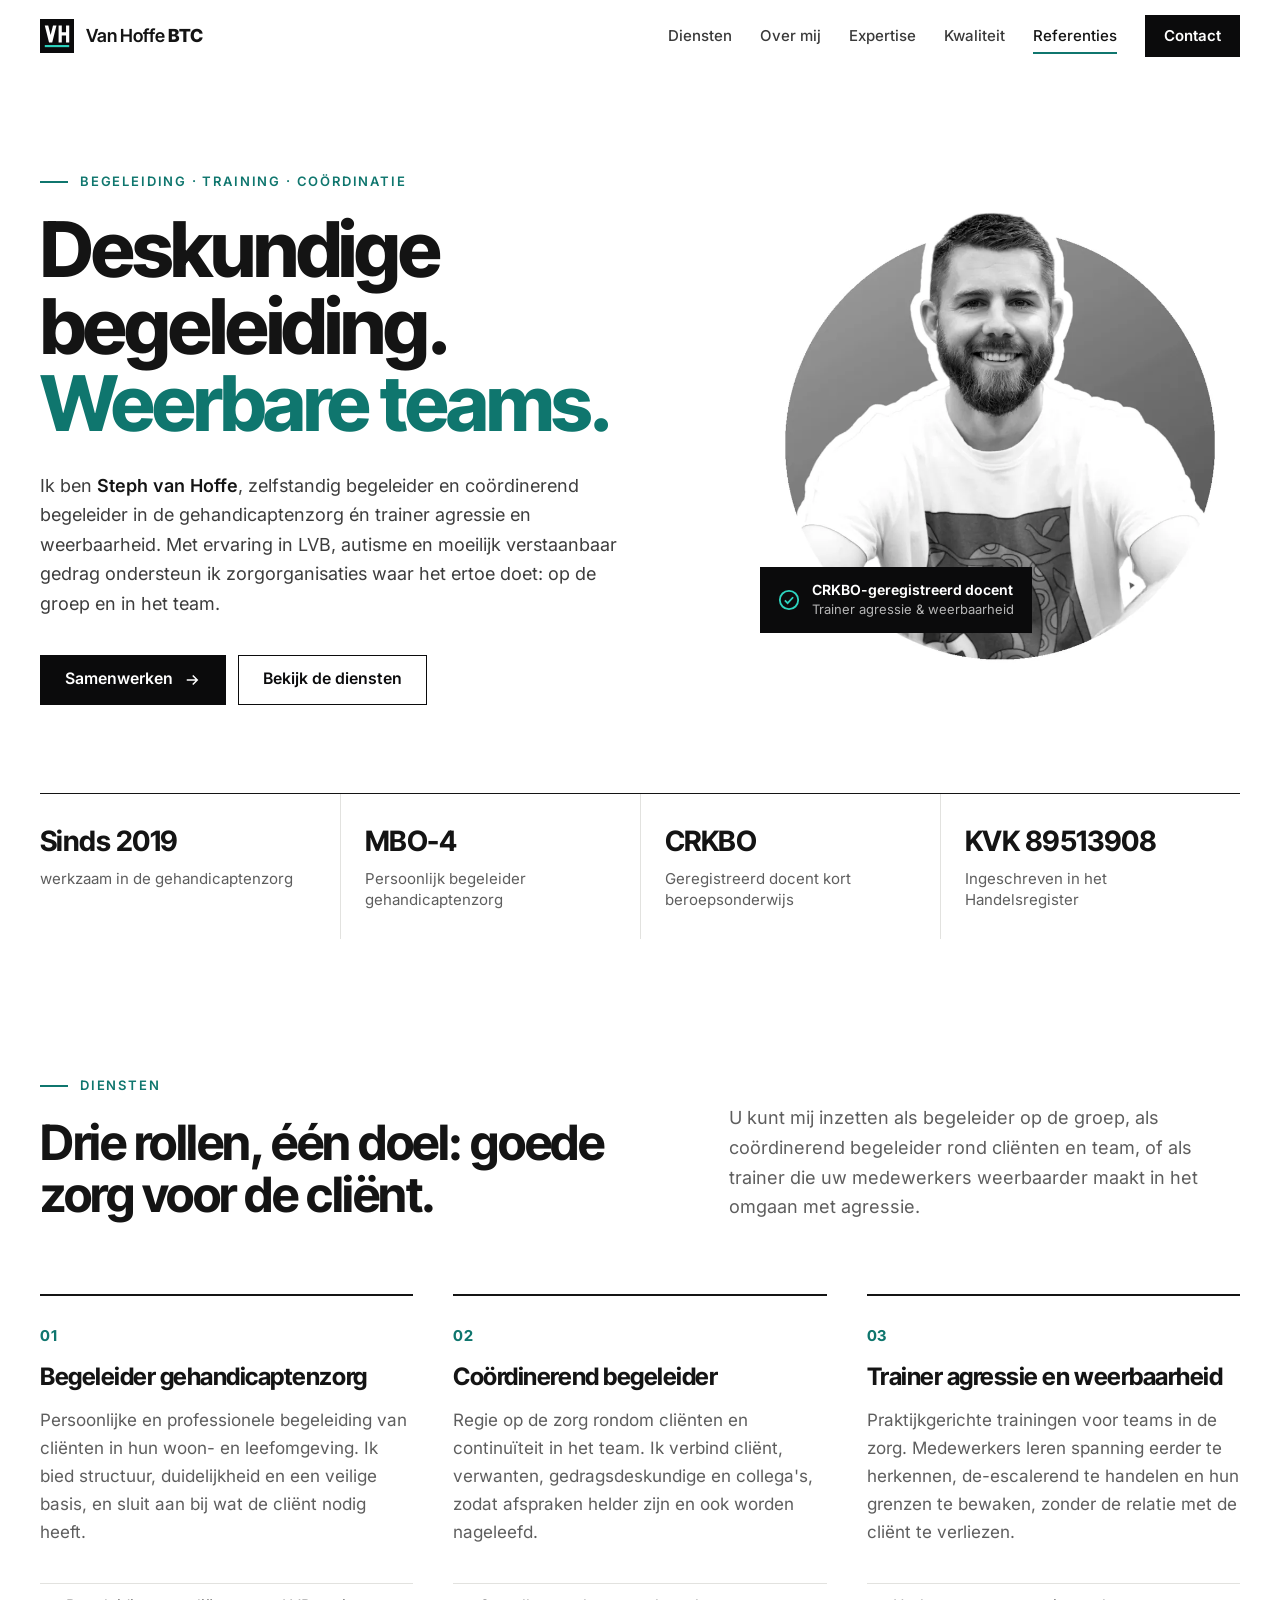
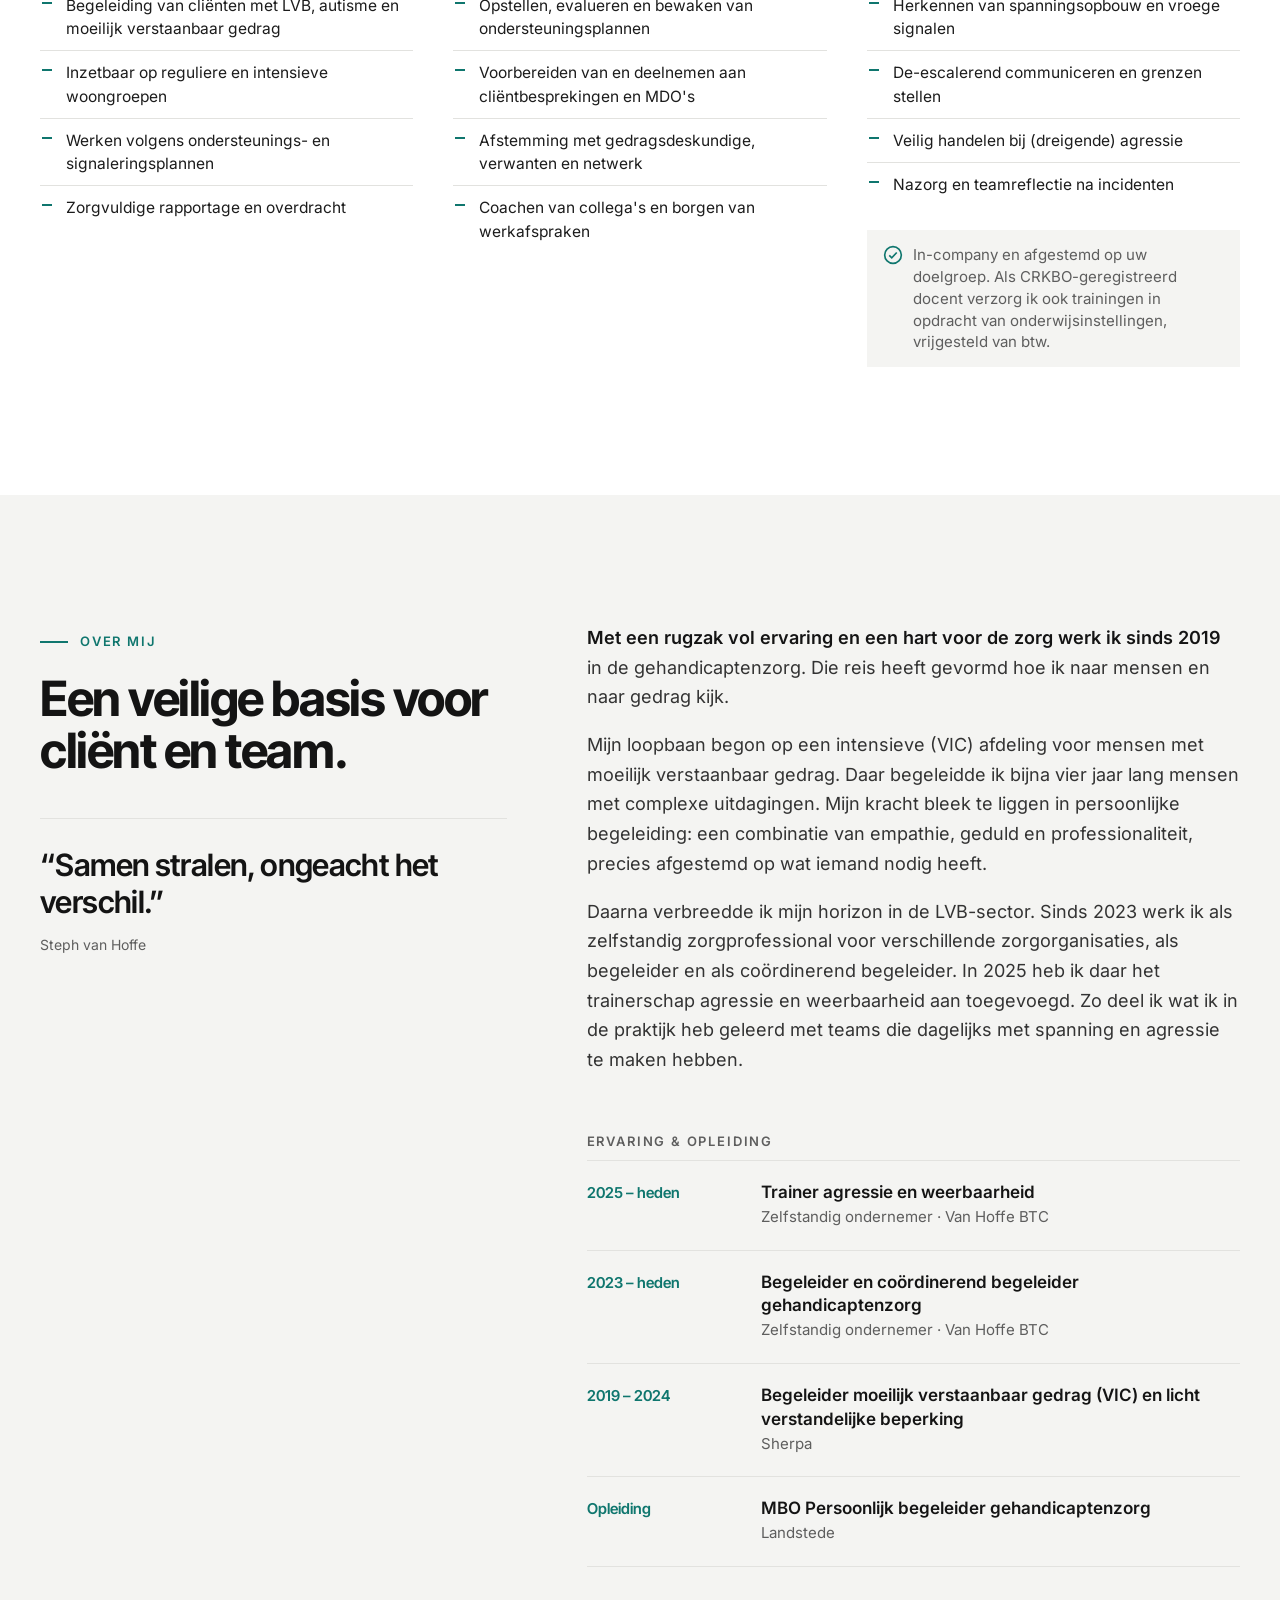
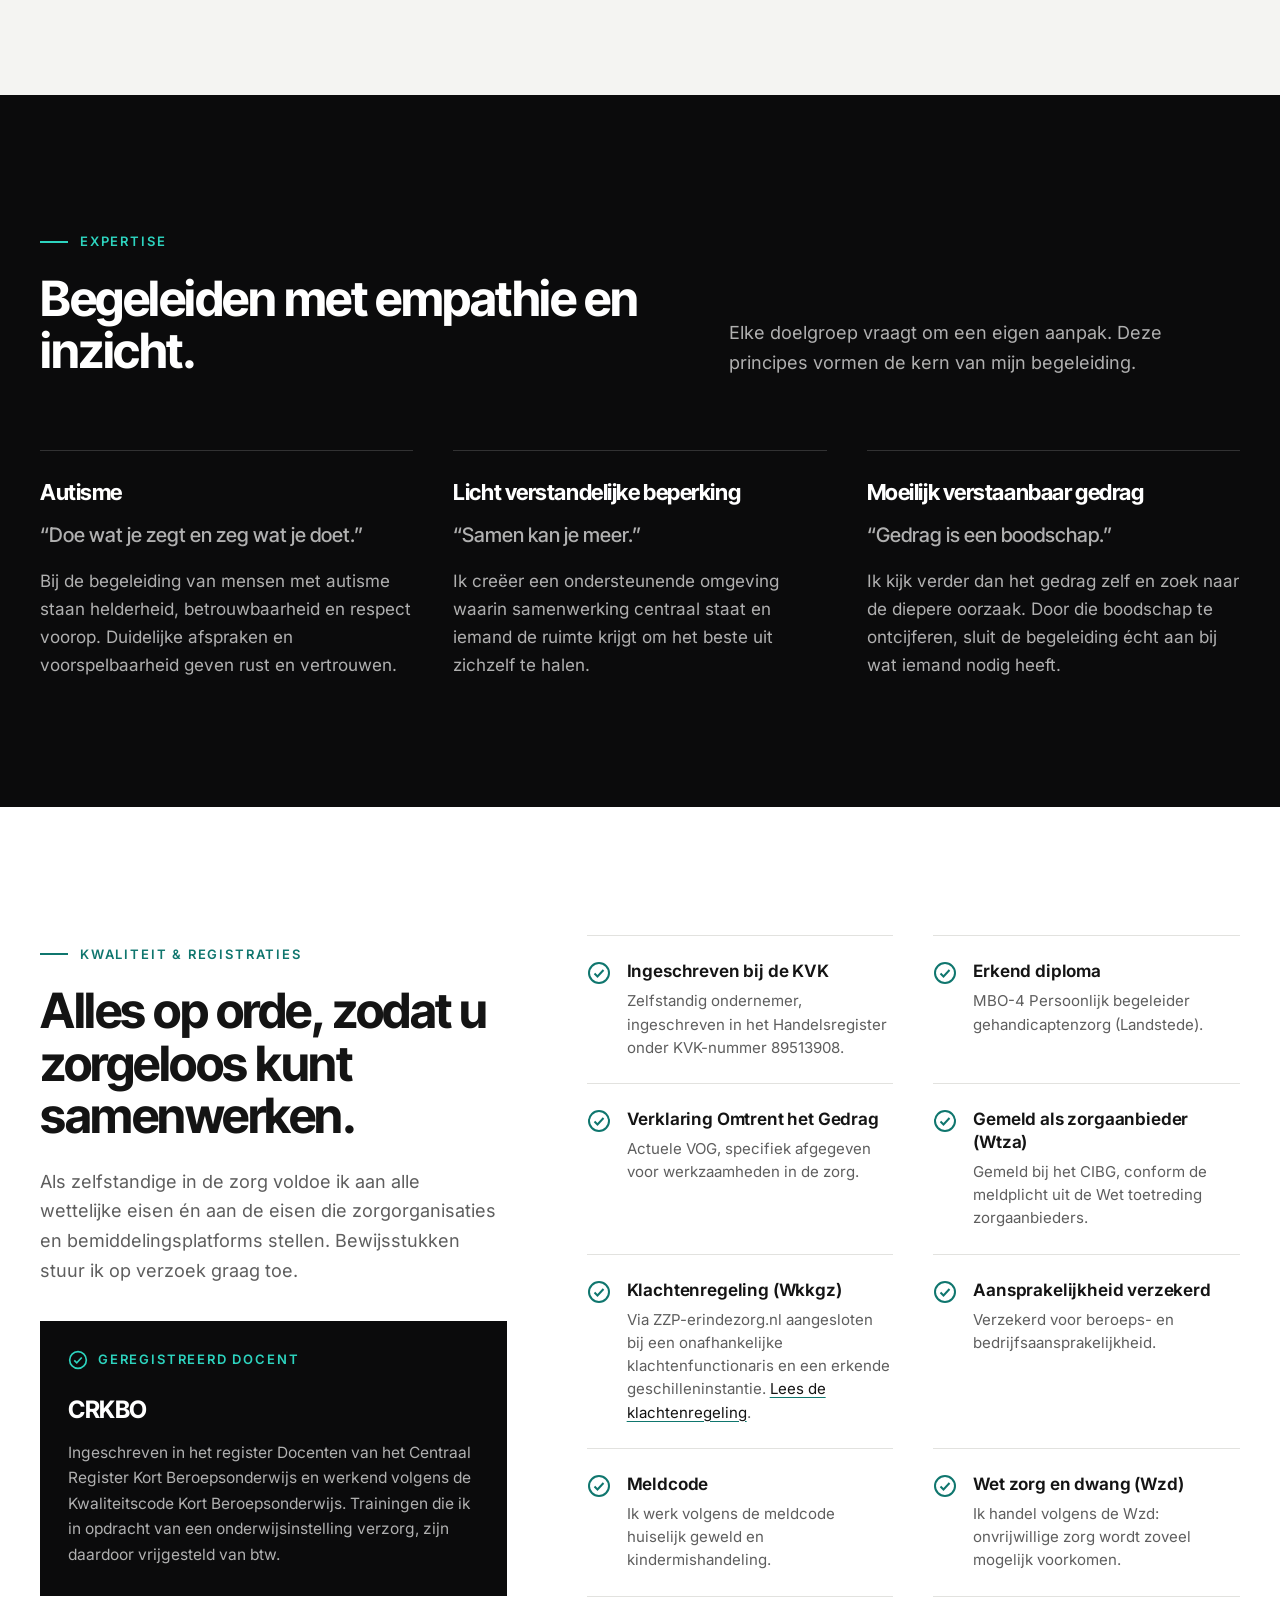
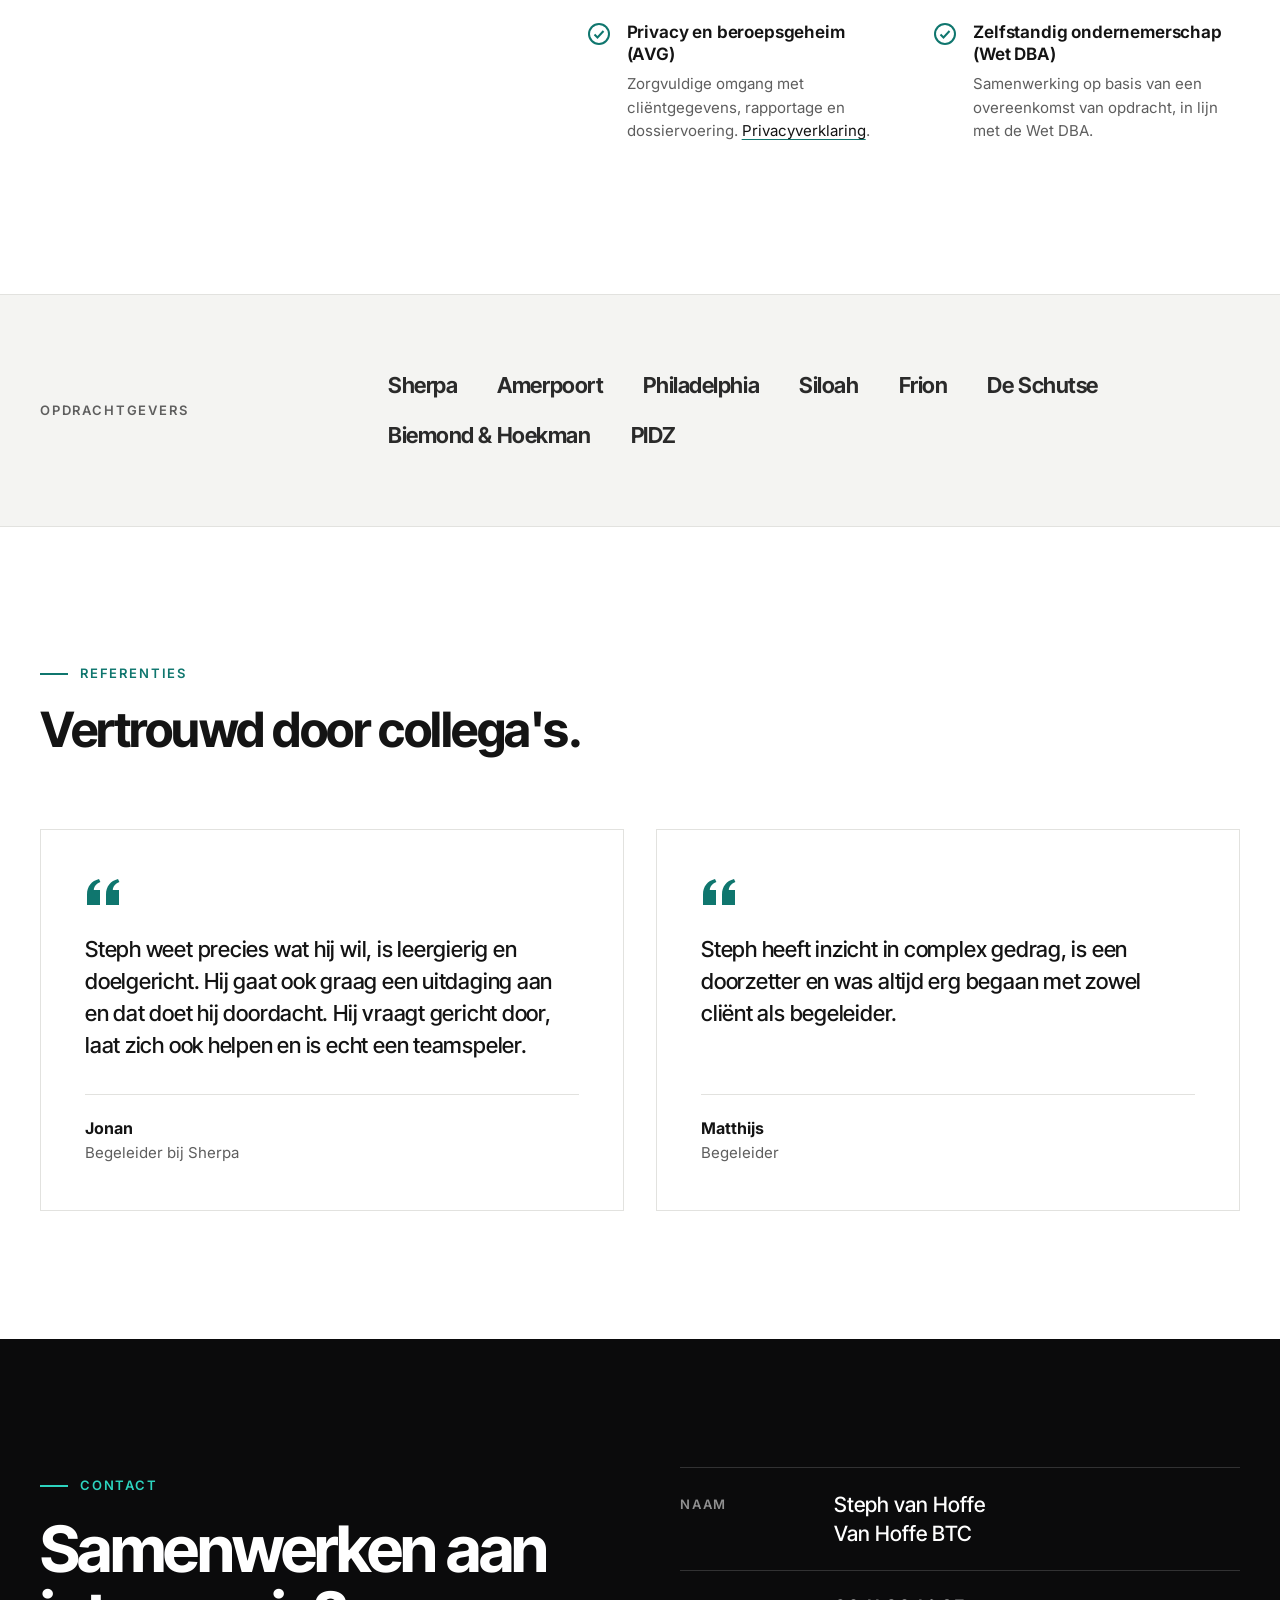
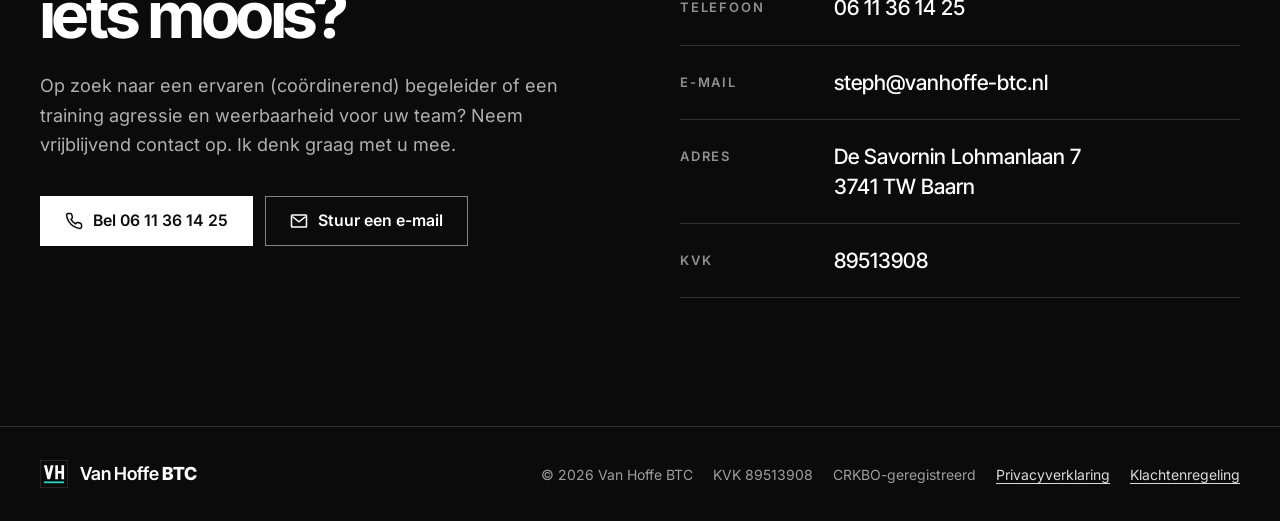
==== commit cd0a4013: "CRKBO-docentenregister en klachtenregeling via ZZP-erindezorg.nl - Btw-teksten afgestemd op het CRKB" ====
--- a/index.html
+++ b/index.html
@@ -133,7 +133,7 @@
             <figcaption class="hero-badge">
               <svg viewBox="0 0 24 24" fill="none" stroke="currentColor" stroke-width="2" aria-hidden="true"><circle cx="12" cy="12" r="10"/><path d="m7.5 12.5 3 3 6-6.5"/></svg>
               <div>
-                <strong>CRKBO-geregistreerd</strong>
+                <strong>CRKBO-geregistreerd docent</strong>
                 <span>Trainer agressie &amp; weerbaarheid</span>
               </div>
             </figcaption>
@@ -143,7 +143,7 @@
         <ul class="facts" aria-label="Kerngegevens">
           <li class="fact"><span class="fact-value">Sinds 2019</span><span class="fact-label">werkzaam in de gehandicaptenzorg</span></li>
           <li class="fact"><span class="fact-value">MBO-4</span><span class="fact-label">Persoonlijk begeleider gehandicaptenzorg</span></li>
-          <li class="fact"><span class="fact-value">CRKBO</span><span class="fact-label">Geregistreerd voor kort beroepsonderwijs</span></li>
+          <li class="fact"><span class="fact-value">CRKBO</span><span class="fact-label">Geregistreerd docent kort beroepsonderwijs</span></li>
           <li class="fact"><span class="fact-value">KVK 89513908</span><span class="fact-label">Ingeschreven in het Handelsregister</span></li>
         </ul>
       </div>
@@ -209,7 +209,7 @@
             </ul>
             <p class="service-note">
               <svg viewBox="0 0 24 24" fill="none" stroke="currentColor" stroke-width="2" aria-hidden="true"><circle cx="12" cy="12" r="10"/><path d="m7.5 12.5 3 3 6-6.5"/></svg>
-              <span>In-company en afgestemd op uw doelgroep. CRKBO-geregistreerd, dus vrijgesteld van btw.</span>
+              <span>In-company en afgestemd op uw doelgroep. Als CRKBO-geregistreerd docent verzorg ik ook trainingen in opdracht van onderwijsinstellingen, vrijgesteld van btw.</span>
             </p>
           </article>
         </div>
@@ -325,12 +325,13 @@
           <div class="crkbo-card">
             <span class="crkbo-card-label">
               <svg viewBox="0 0 24 24" fill="none" stroke="currentColor" stroke-width="2" aria-hidden="true"><circle cx="12" cy="12" r="10"/><path d="m7.5 12.5 3 3 6-6.5"/></svg>
-              Geregistreerd
+              Geregistreerd docent
             </span>
             <h3>CRKBO</h3>
             <p>
-              Ingeschreven in het Centraal Register Kort Beroepsonderwijs. Mijn trainingen voldoen aan de
-              Kwaliteitscode Kort Beroepsonderwijs en vallen onder de btw-vrijstelling voor beroepsonderwijs.
+              Ingeschreven in het register Docenten van het Centraal Register Kort Beroepsonderwijs en werkend
+              volgens de Kwaliteitscode Kort Beroepsonderwijs. Trainingen die ik in opdracht van een
+              onderwijsinstelling verzorg, zijn daardoor vrijgesteld van btw.
             </p>
           </div>
         </div>
@@ -369,7 +370,7 @@
               <svg viewBox="0 0 24 24" fill="none" stroke="currentColor" stroke-width="2" aria-hidden="true"><circle cx="12" cy="12" r="10"/><path d="m7.5 12.5 3 3 6-6.5"/></svg>
               <div>
                 <h3>Klachtenregeling (Wkkgz)</h3>
-                <p>Klachtenregeling en aansluiting bij een erkende geschilleninstantie. <a href="klachtenregeling.html">Lees de klachtenregeling</a>.</p>
+                <p>Via ZZP-erindezorg.nl aangesloten bij een onafhankelijke klachtenfunctionaris en een erkende geschilleninstantie. <a href="klachtenregeling.html">Lees de klachtenregeling</a>.</p>
               </div>
             </li>
             <li class="requirement">
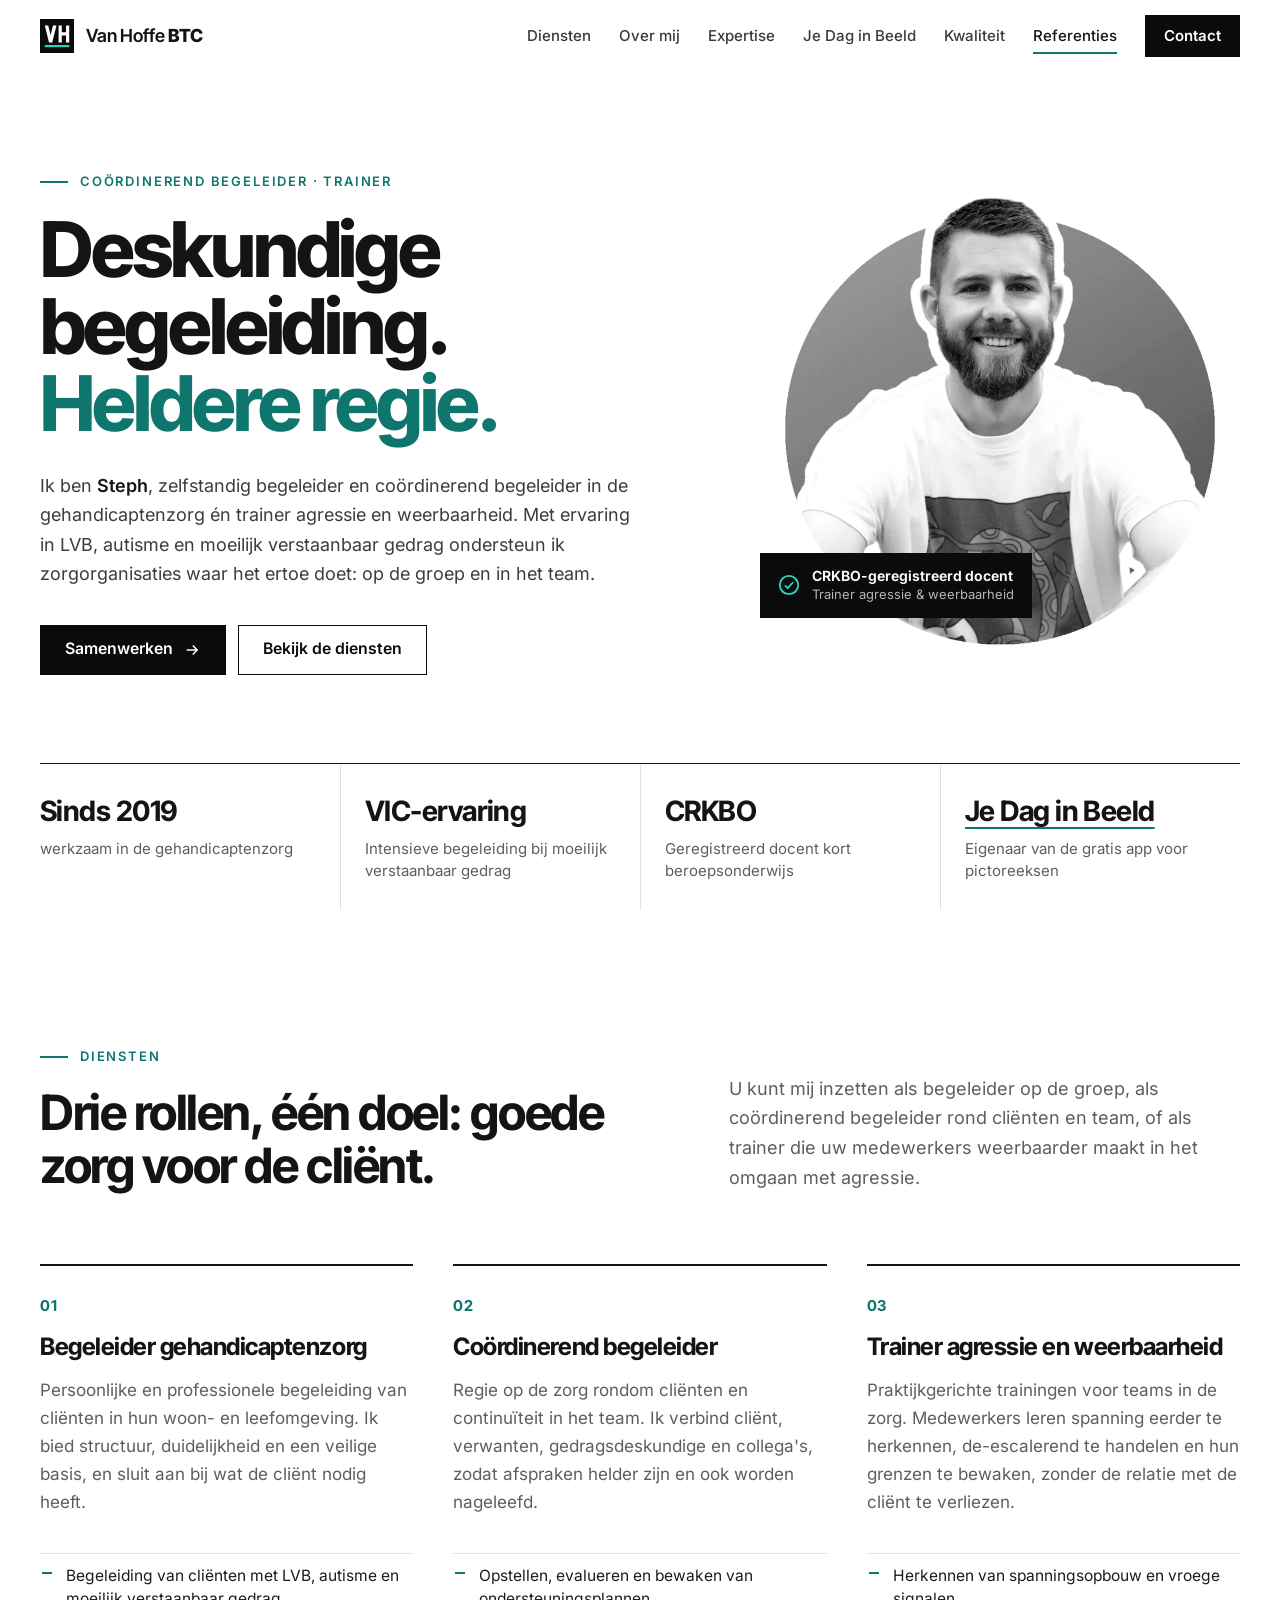
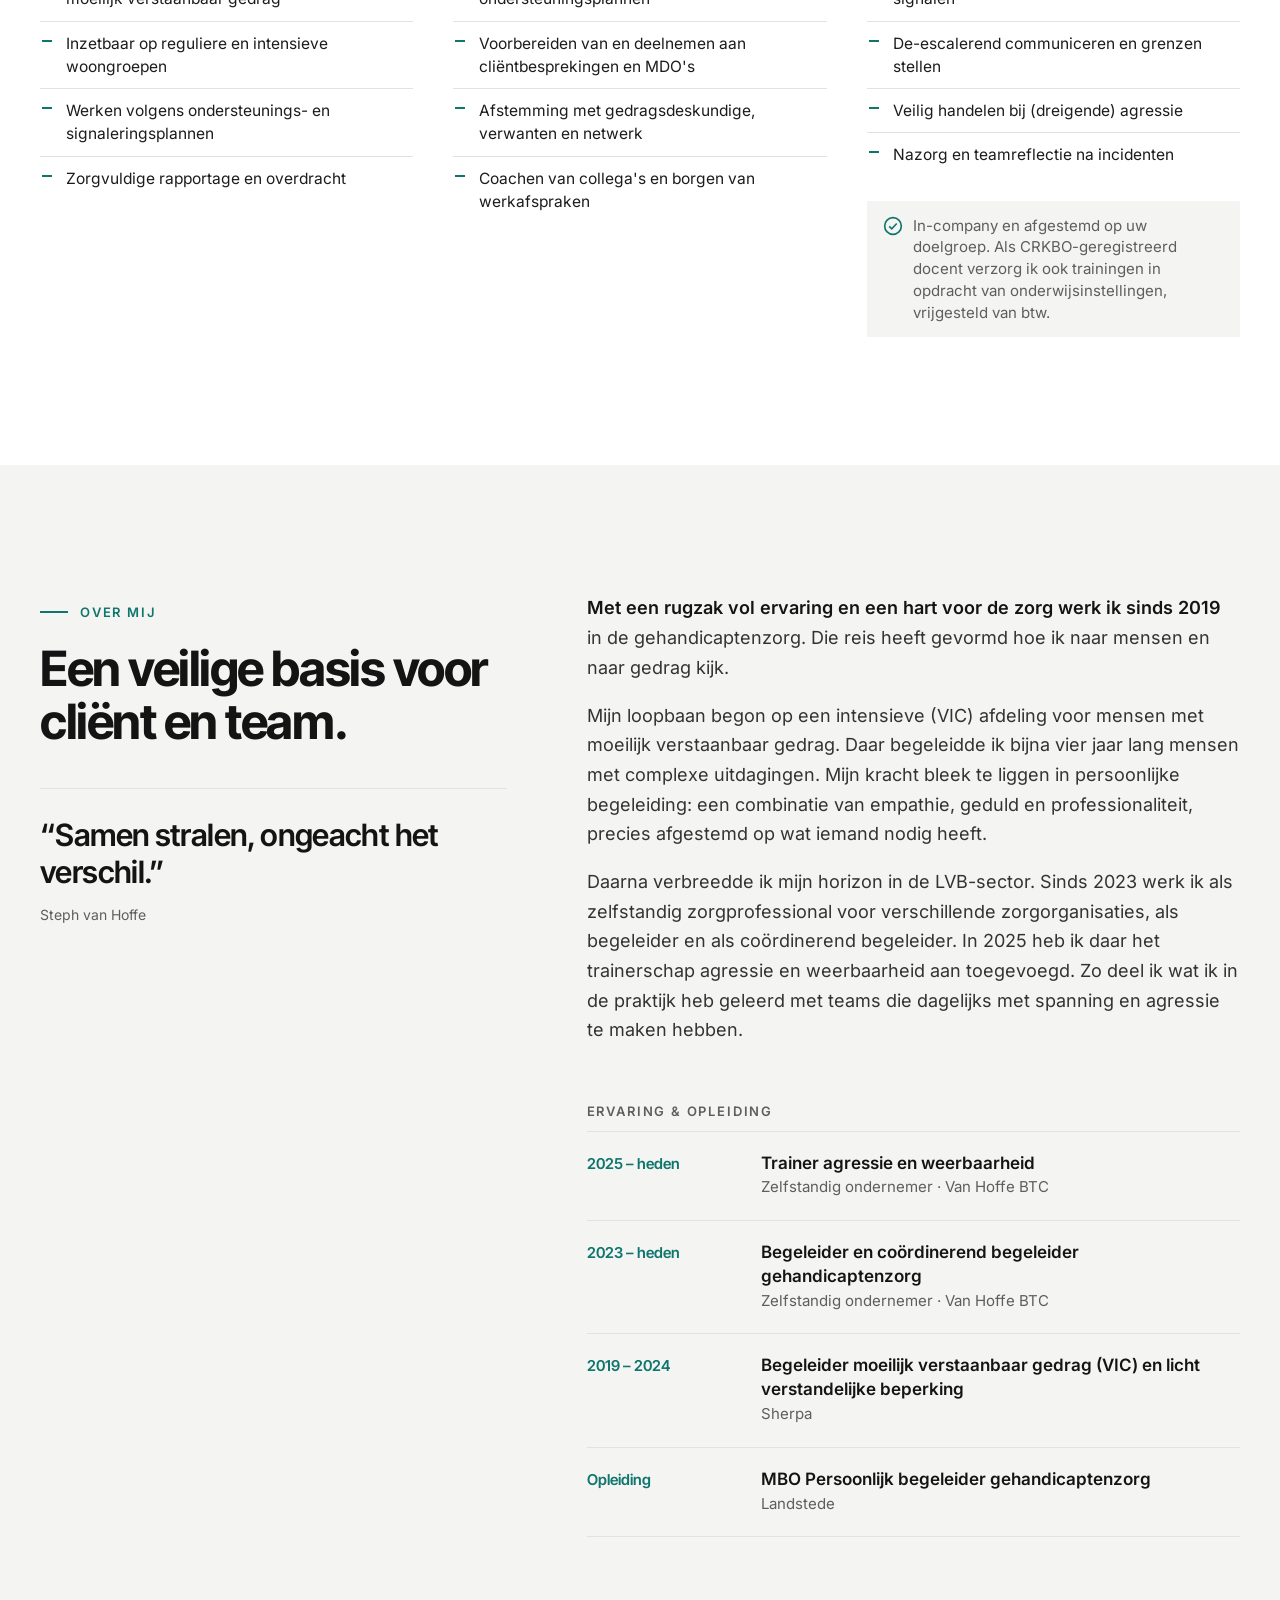
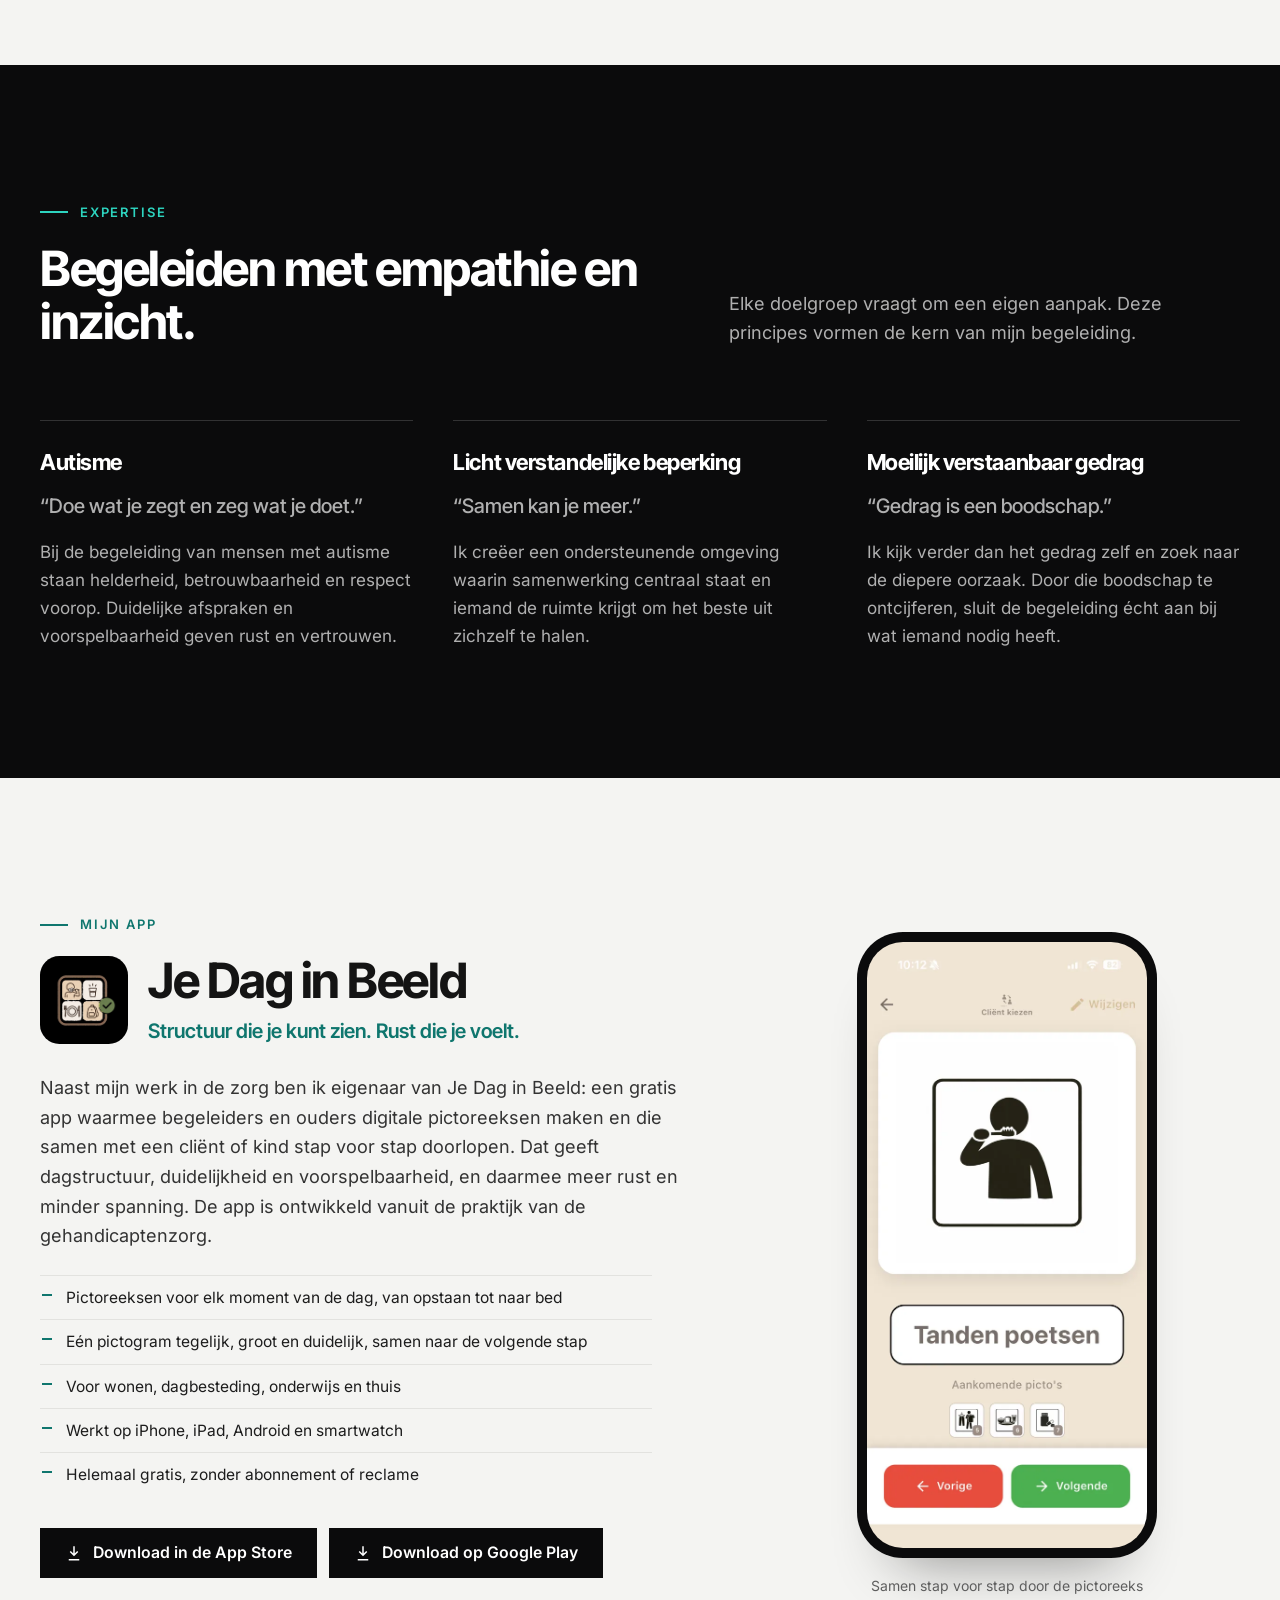
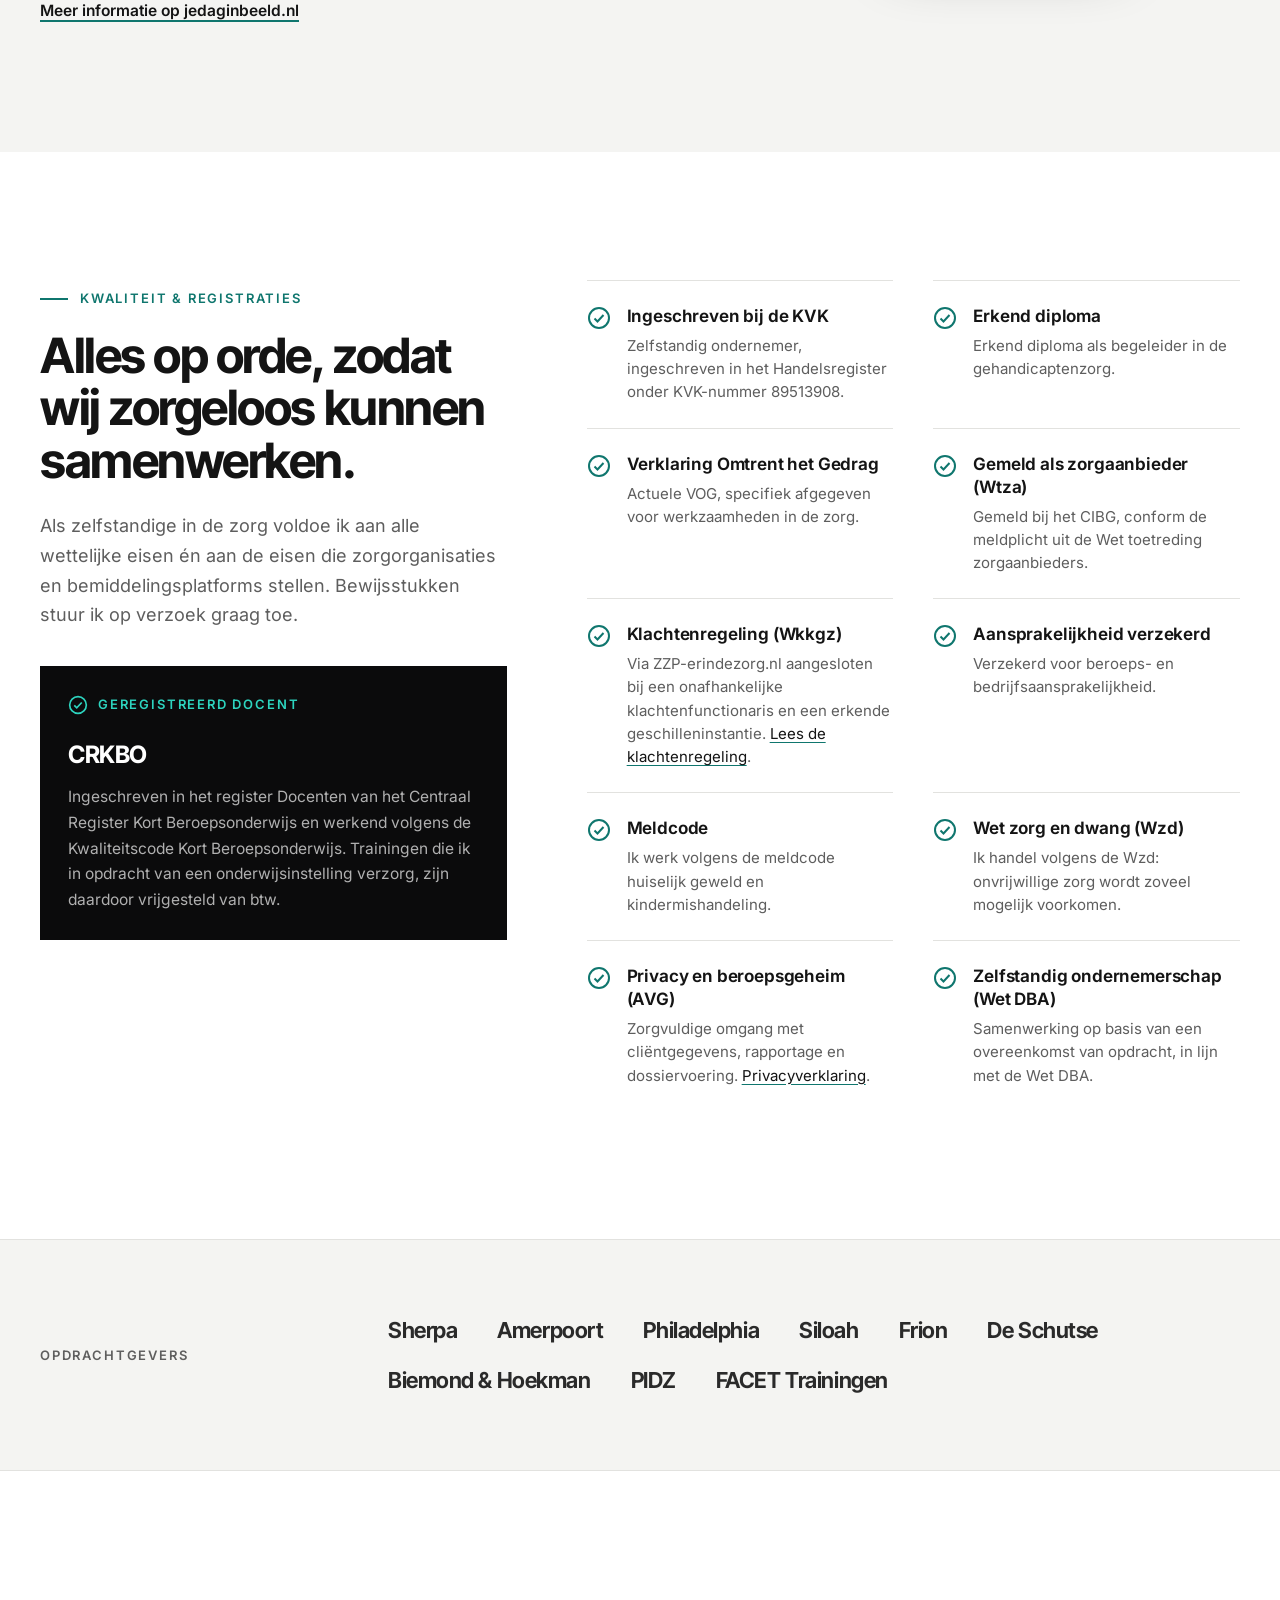
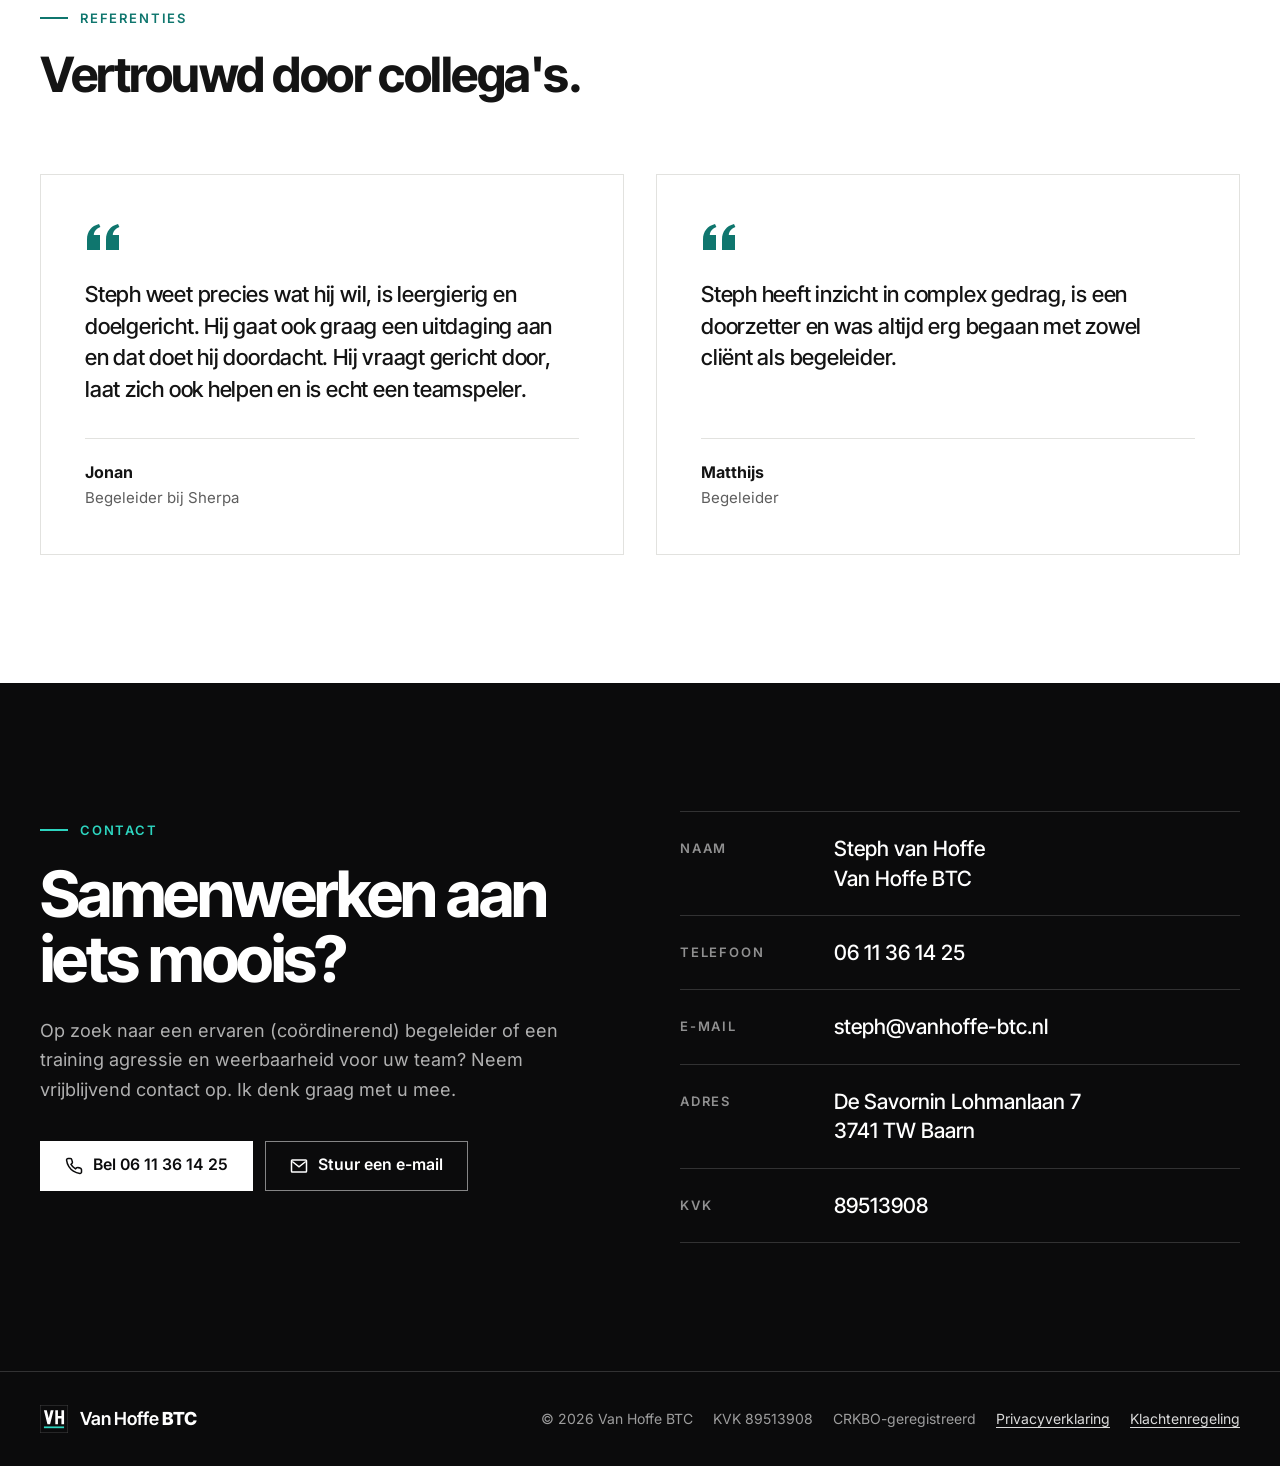
==== commit 636874d8: "Teksten aangepast en sectie Je Dag in Beeld toegevoegd - Hero algemener: "Coördinerend begeleider · " ====
--- a/index.html
+++ b/index.html
@@ -3,8 +3,8 @@
 <head>
   <meta charset="utf-8">
   <meta name="viewport" content="width=device-width, initial-scale=1">
-  <title>Steph van Hoffe | Van Hoffe BTC – Begeleiding en weerbaarheidstraining in de gehandicaptenzorg</title>
-  <meta name="description" content="Steph van Hoffe (Van Hoffe BTC) is zelfstandig begeleider en coördinerend begeleider in de gehandicaptenzorg en CRKBO-geregistreerd trainer agressie en weerbaarheid. Gevestigd in Baarn.">
+  <title>Steph van Hoffe | Van Hoffe BTC – Zorgprofessional in de gehandicaptenzorg</title>
+  <meta name="description" content="Steph van Hoffe (Van Hoffe BTC) is zelfstandig begeleider, coördinerend begeleider en trainer in de gehandicaptenzorg, en eigenaar van de app Je Dag in Beeld. Gevestigd in Baarn.">
   <meta name="author" content="Steph van Hoffe">
   <meta name="theme-color" content="#0b0b0c">
   <link rel="canonical" href="https://vanhoffe-btc.nl/">
@@ -13,7 +13,7 @@
   <meta property="og:locale" content="nl_NL">
   <meta property="og:site_name" content="Van Hoffe BTC">
   <meta property="og:title" content="Steph van Hoffe | Van Hoffe BTC">
-  <meta property="og:description" content="Zelfstandig (coördinerend) begeleider in de gehandicaptenzorg en CRKBO-geregistreerd trainer agressie en weerbaarheid.">
+  <meta property="og:description" content="Zelfstandig (coördinerend) begeleider en trainer in de gehandicaptenzorg. Eigenaar van de app Je Dag in Beeld.">
   <meta property="og:url" content="https://vanhoffe-btc.nl/">
   <meta property="og:image" content="https://vanhoffe-btc.nl/assets/img/og-image.png">
   <meta property="og:image:width" content="1200">
@@ -90,6 +90,7 @@
           <li><a class="nav-link" href="#diensten">Diensten</a></li>
           <li><a class="nav-link" href="#over-mij">Over mij</a></li>
           <li><a class="nav-link" href="#expertise">Expertise</a></li>
+          <li><a class="nav-link" href="#je-dag-in-beeld">Je Dag in Beeld</a></li>
           <li><a class="nav-link" href="#kwaliteit">Kwaliteit</a></li>
           <li><a class="nav-link" href="#referenties">Referenties</a></li>
           <li class="nav-cta-item"><a class="btn btn-primary nav-cta" href="#contact">Contact</a></li>
@@ -105,13 +106,13 @@
       <div class="container">
         <div class="hero-grid">
           <div class="hero-text">
-            <p class="eyebrow">Begeleiding · Training · Coördinatie</p>
+            <p class="eyebrow">Coördinerend begeleider · Trainer</p>
             <h1 class="hero-title" id="hero-title">
               Deskundige begeleiding.
-              <span class="accent">Weerbare teams.</span>
+              <span class="accent">Heldere regie.</span>
             </h1>
             <p class="hero-lead">
-              Ik ben <strong>Steph van Hoffe</strong>, zelfstandig begeleider en coördinerend begeleider in de
+              Ik ben <strong>Steph</strong>, zelfstandig begeleider en coördinerend begeleider in de
               gehandicaptenzorg én trainer agressie en weerbaarheid. Met ervaring in LVB, autisme en moeilijk
               verstaanbaar gedrag ondersteun ik zorgorganisaties waar het ertoe doet: op de groep en in het team.
             </p>
@@ -142,9 +143,9 @@
 
         <ul class="facts" aria-label="Kerngegevens">
           <li class="fact"><span class="fact-value">Sinds 2019</span><span class="fact-label">werkzaam in de gehandicaptenzorg</span></li>
-          <li class="fact"><span class="fact-value">MBO-4</span><span class="fact-label">Persoonlijk begeleider gehandicaptenzorg</span></li>
+          <li class="fact"><span class="fact-value">VIC-ervaring</span><span class="fact-label">Intensieve begeleiding bij moeilijk verstaanbaar gedrag</span></li>
           <li class="fact"><span class="fact-value">CRKBO</span><span class="fact-label">Geregistreerd docent kort beroepsonderwijs</span></li>
-          <li class="fact"><span class="fact-value">KVK 89513908</span><span class="fact-label">Ingeschreven in het Handelsregister</span></li>
+          <li class="fact"><a class="fact-link" href="#je-dag-in-beeld"><span class="fact-value">Je Dag in Beeld</span><span class="fact-label">Eigenaar van de gratis app voor pictoreeksen</span></a></li>
         </ul>
       </div>
     </section>
@@ -311,12 +312,65 @@
       </div>
     </section>
 
+    <!-- ========================== JE DAG IN BEELD ========================== -->
+    <section class="section section-alt" id="je-dag-in-beeld" aria-labelledby="app-title">
+      <div class="container app-grid">
+        <div class="app-text">
+          <p class="eyebrow">Mijn app</p>
+          <div class="app-brand">
+            <img class="app-icon" src="assets/img/je-dag-in-beeld-icoon.png" width="96" height="96" alt="" loading="lazy">
+            <div>
+              <h2 class="section-title" id="app-title">Je Dag in Beeld</h2>
+              <p class="app-tagline">Structuur die je kunt zien. Rust die je voelt.</p>
+            </div>
+          </div>
+          <p class="app-intro">
+            Naast mijn werk in de zorg ben ik eigenaar van Je Dag in Beeld: een gratis app waarmee begeleiders en
+            ouders digitale pictoreeksen maken en die samen met een cliënt of kind stap voor stap doorlopen. Dat
+            geeft dagstructuur, duidelijkheid en voorspelbaarheid, en daarmee meer rust en minder spanning.
+            De app is ontwikkeld vanuit de praktijk van de gehandicaptenzorg.
+          </p>
+          <ul class="check-list app-features">
+            <li>Pictoreeksen voor elk moment van de dag, van opstaan tot naar bed</li>
+            <li>Eén pictogram tegelijk, groot en duidelijk, samen naar de volgende stap</li>
+            <li>Voor wonen, dagbesteding, onderwijs en thuis</li>
+            <li>Werkt op iPhone, iPad, Android en smartwatch</li>
+            <li>Helemaal gratis, zonder abonnement of reclame</li>
+          </ul>
+          <div class="btn-group">
+            <a class="btn btn-primary" href="https://apps.apple.com/nl/app/je-dag-in-beeld/id6758413160" target="_blank" rel="noopener">
+              <svg viewBox="0 0 24 24" fill="none" stroke="currentColor" stroke-width="2" aria-hidden="true"><path d="M12 3v12M7 10l5 5 5-5M5 21h14"/></svg>
+              Download in de App Store
+            </a>
+            <a class="btn btn-primary" href="https://play.google.com/store/apps/details?id=com.je_dag_in_beeld.caregiver" target="_blank" rel="noopener">
+              <svg viewBox="0 0 24 24" fill="none" stroke="currentColor" stroke-width="2" aria-hidden="true"><path d="M12 3v12M7 10l5 5 5-5M5 21h14"/></svg>
+              Download op Google Play
+            </a>
+          </div>
+          <p class="app-more">
+            <a href="https://www.jedaginbeeld.nl/" target="_blank" rel="noopener">Meer informatie op jedaginbeeld.nl</a>
+          </p>
+        </div>
+
+        <figure class="app-figure">
+          <div class="phone">
+            <picture>
+              <source srcset="assets/img/je-dag-in-beeld-app.webp" type="image/webp">
+              <img src="assets/img/je-dag-in-beeld-app.jpg" width="600" height="1299" loading="lazy"
+                   alt="Schermafbeelding van Je Dag in Beeld: de stap ‘Tanden poetsen’ in een pictoreeks, met de volgende pictogrammen eronder">
+            </picture>
+          </div>
+          <figcaption>Samen stap voor stap door de pictoreeks</figcaption>
+        </figure>
+      </div>
+    </section>
+
     <!-- ============================ KWALITEIT ============================ -->
     <section class="section" id="kwaliteit" aria-labelledby="kwaliteit-title">
       <div class="container quality-grid">
         <div class="quality-aside">
           <p class="eyebrow">Kwaliteit &amp; registraties</p>
-          <h2 class="section-title" id="kwaliteit-title">Alles op orde, zodat u zorgeloos kunt samenwerken.</h2>
+          <h2 class="section-title" id="kwaliteit-title">Alles op orde, zodat wij zorgeloos kunnen samenwerken.</h2>
           <p class="section-intro">
             Als zelfstandige in de zorg voldoe ik aan alle wettelijke eisen én aan de eisen die zorgorganisaties
             en bemiddelingsplatforms stellen. Bewijsstukken stuur ik op verzoek graag toe.
@@ -349,7 +403,7 @@
               <svg viewBox="0 0 24 24" fill="none" stroke="currentColor" stroke-width="2" aria-hidden="true"><circle cx="12" cy="12" r="10"/><path d="m7.5 12.5 3 3 6-6.5"/></svg>
               <div>
                 <h3>Erkend diploma</h3>
-                <p>MBO-4 Persoonlijk begeleider gehandicaptenzorg (Landstede).</p>
+                <p>Erkend diploma als begeleider in de gehandicaptenzorg.</p>
               </div>
             </li>
             <li class="requirement">
@@ -426,6 +480,7 @@
           <li>De Schutse</li>
           <li>Biemond &amp; Hoekman</li>
           <li>PIDZ</li>
+          <li>FACET Trainingen</li>
         </ul>
       </div>
     </section>
--- a/assets/css/style.css
+++ b/assets/css/style.css
@@ -401,7 +401,7 @@
   transform: rotate(-45deg);
 }
 
-@media (max-width: 980px) {
+@media (max-width: 1100px) {
   .nav-toggle {
     display: inline-flex;
   }
@@ -659,6 +659,23 @@
   color: var(--ink);
 }
 
+.fact-link {
+  display: block;
+  color: inherit;
+  text-decoration: none;
+}
+
+.fact-link .fact-value {
+  text-decoration: underline;
+  text-decoration-color: var(--accent);
+  text-decoration-thickness: 2px;
+  text-underline-offset: 6px;
+}
+
+.fact-link:hover .fact-value {
+  color: var(--accent);
+}
+
 .fact-label {
   display: block;
   margin-top: 4px;
@@ -971,6 +988,110 @@
 }
 
 /* --------------------------------------------------------------------------
+   Je Dag in Beeld (app)
+   -------------------------------------------------------------------------- */
+
+.app-grid {
+  display: grid;
+  grid-template-columns: minmax(0, 7fr) minmax(0, 5fr);
+  gap: 56px 80px;
+  align-items: center;
+}
+
+.app-brand {
+  display: flex;
+  align-items: center;
+  gap: 20px;
+}
+
+.app-icon {
+  width: 88px;
+  height: 88px;
+  flex-shrink: 0;
+  border-radius: 22%;
+}
+
+.app-tagline {
+  margin: 10px 0 0;
+  font-family: var(--font-display);
+  font-size: clamp(1.0625rem, 1.6vw, 1.25rem);
+  font-weight: 600;
+  line-height: 1.35;
+  color: var(--accent);
+}
+
+.app-intro {
+  max-width: 36em;
+  margin: 28px 0 0;
+  font-size: 1.125rem;
+  color: #333;
+}
+
+.app-features {
+  max-width: 36em;
+  margin: 24px 0 32px;
+}
+
+.app-more {
+  margin-top: 20px;
+  font-size: 0.96875rem;
+}
+
+.app-more a {
+  font-weight: 600;
+  color: var(--ink);
+  text-decoration-color: var(--accent);
+  text-decoration-thickness: 2px;
+  text-underline-offset: 4px;
+}
+
+.app-more a:hover {
+  color: var(--accent);
+}
+
+.app-figure {
+  justify-self: center;
+  width: min(300px, 100%);
+  margin: 0;
+}
+
+.phone {
+  padding: 10px;
+  background: var(--black);
+  border-radius: 46px;
+  box-shadow: 0 40px 60px -40px rgba(0, 0, 0, 0.45);
+}
+
+.phone img {
+  width: 100%;
+  border-radius: 36px;
+}
+
+.app-figure figcaption {
+  margin-top: 16px;
+  font-size: 0.875rem;
+  text-align: center;
+  color: var(--muted);
+}
+
+@media (max-width: 900px) {
+  .app-grid {
+    grid-template-columns: 1fr;
+  }
+
+  .app-figure {
+    width: min(260px, 100%);
+  }
+}
+
+@media (max-width: 480px) {
+  .app-icon {
+    width: 64px;
+    height: 64px;
+  }
+}
+
+/* --------------------------------------------------------------------------
    Kwaliteit & registraties
    -------------------------------------------------------------------------- */
 
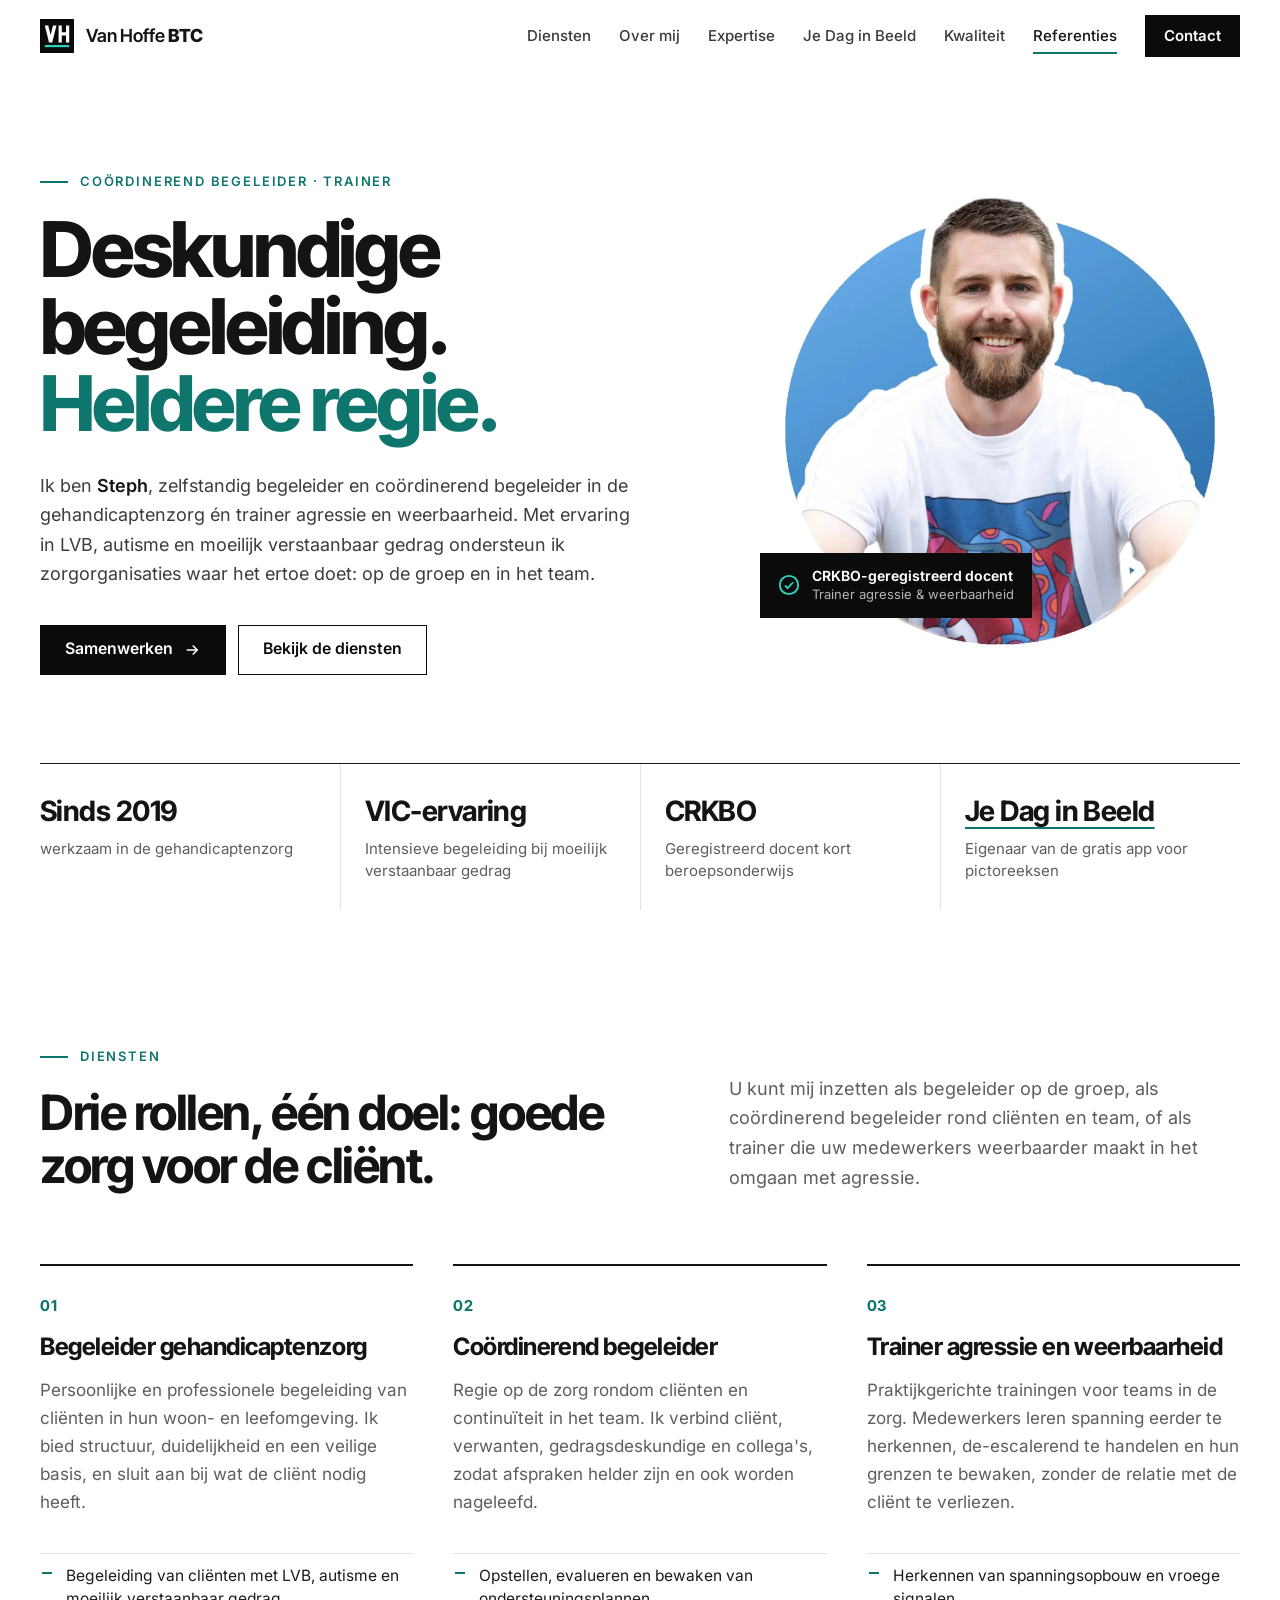
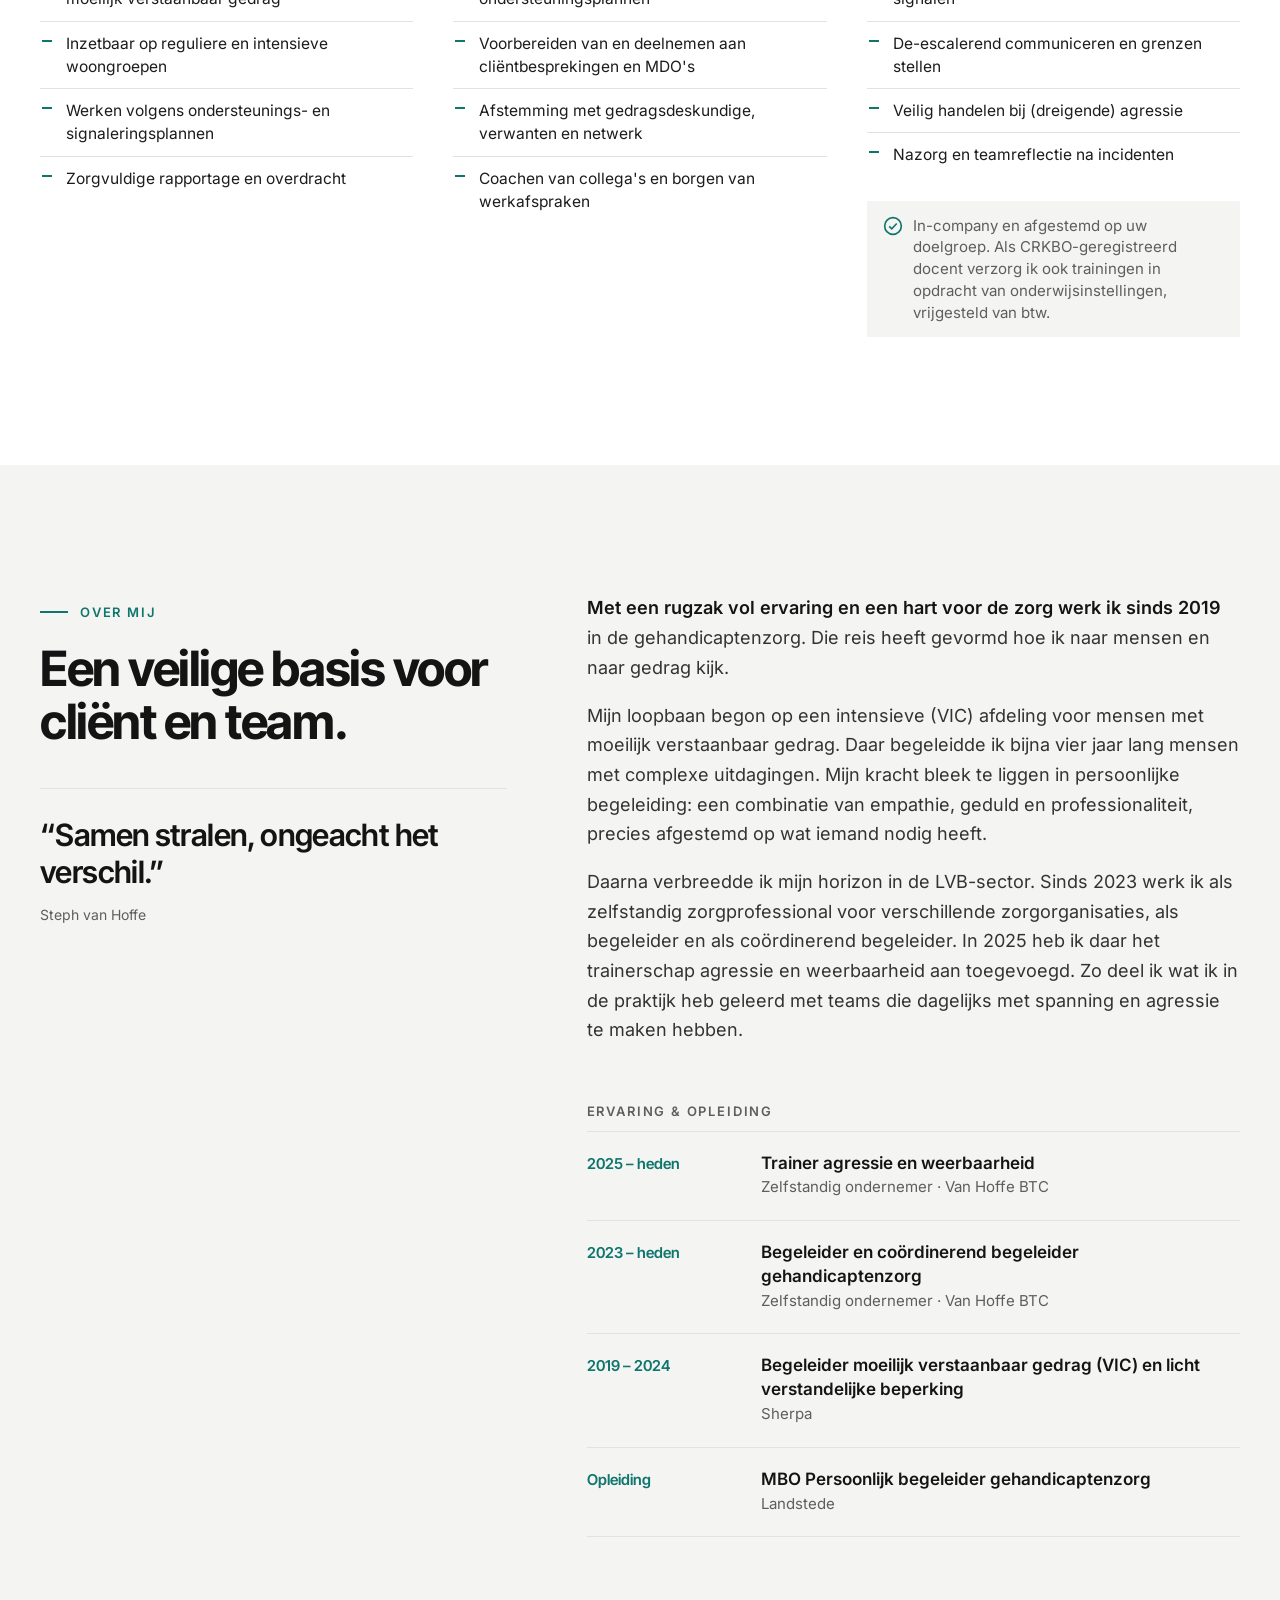
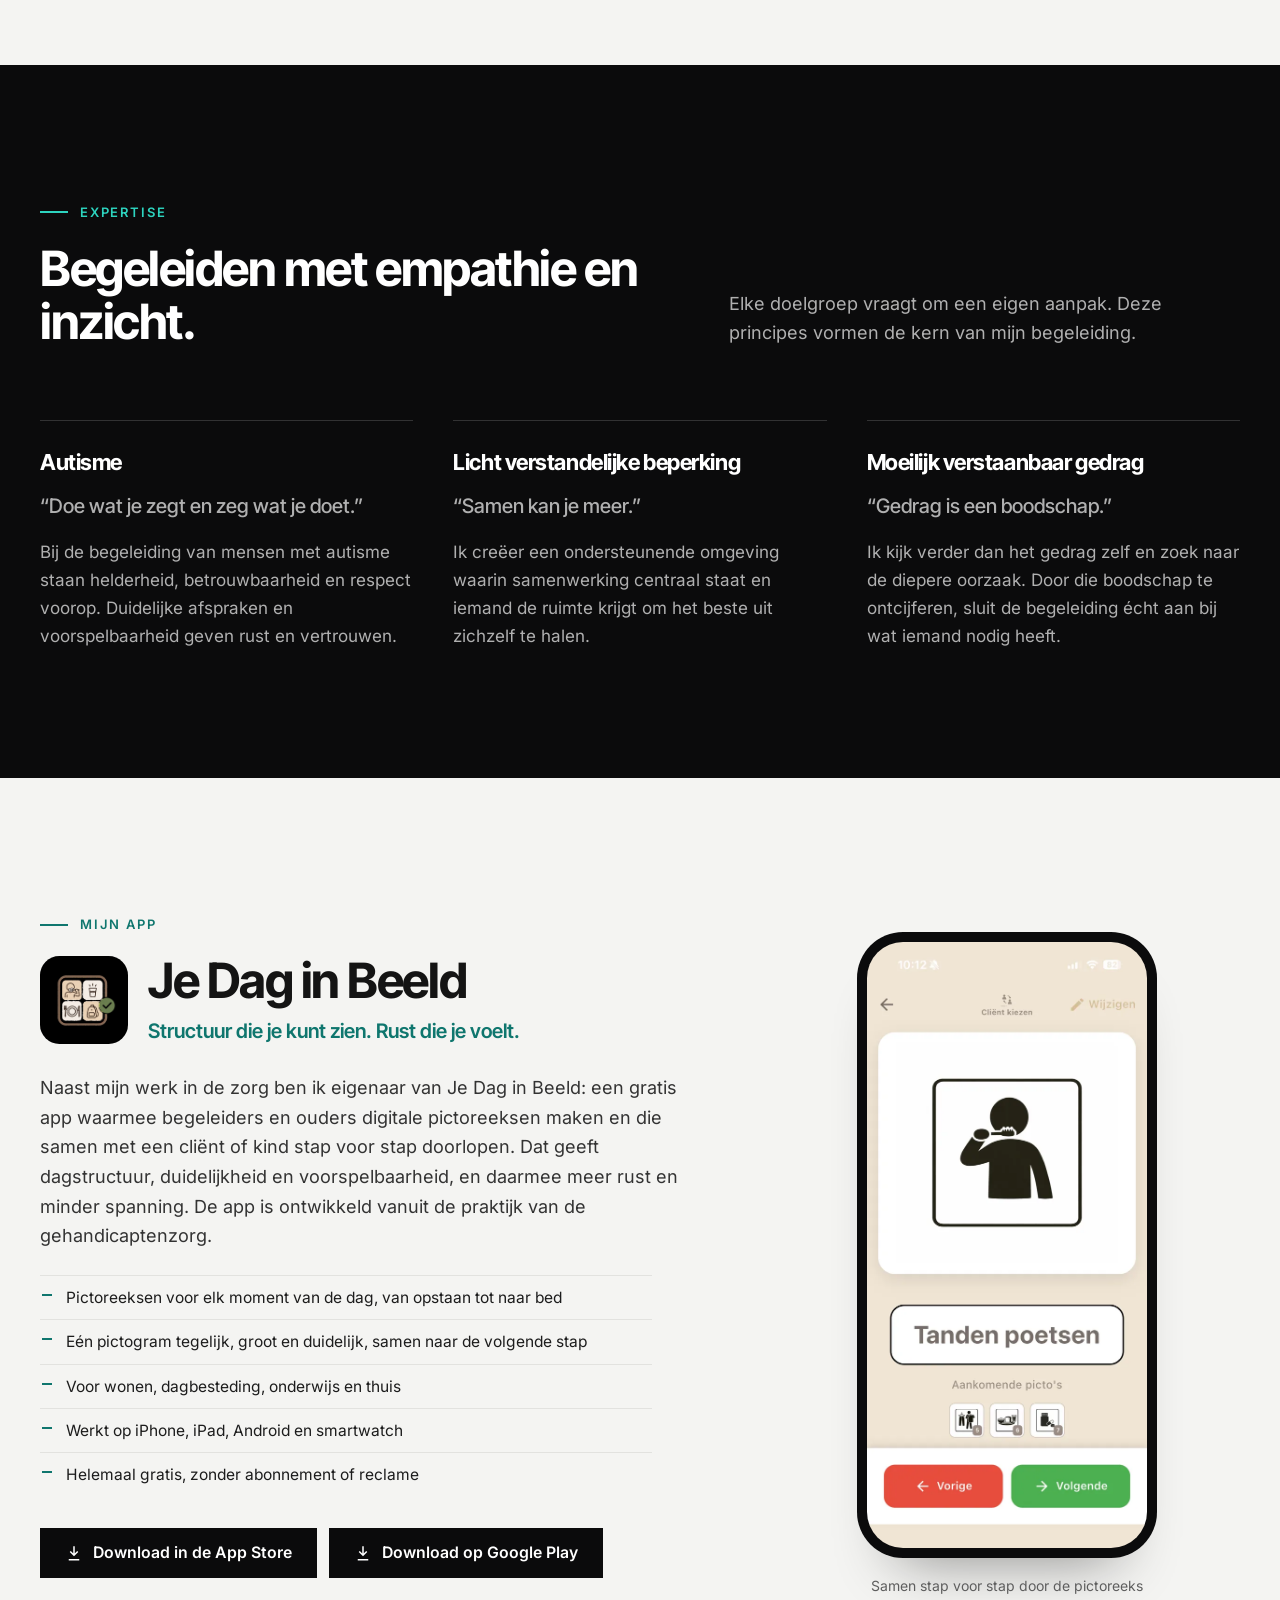
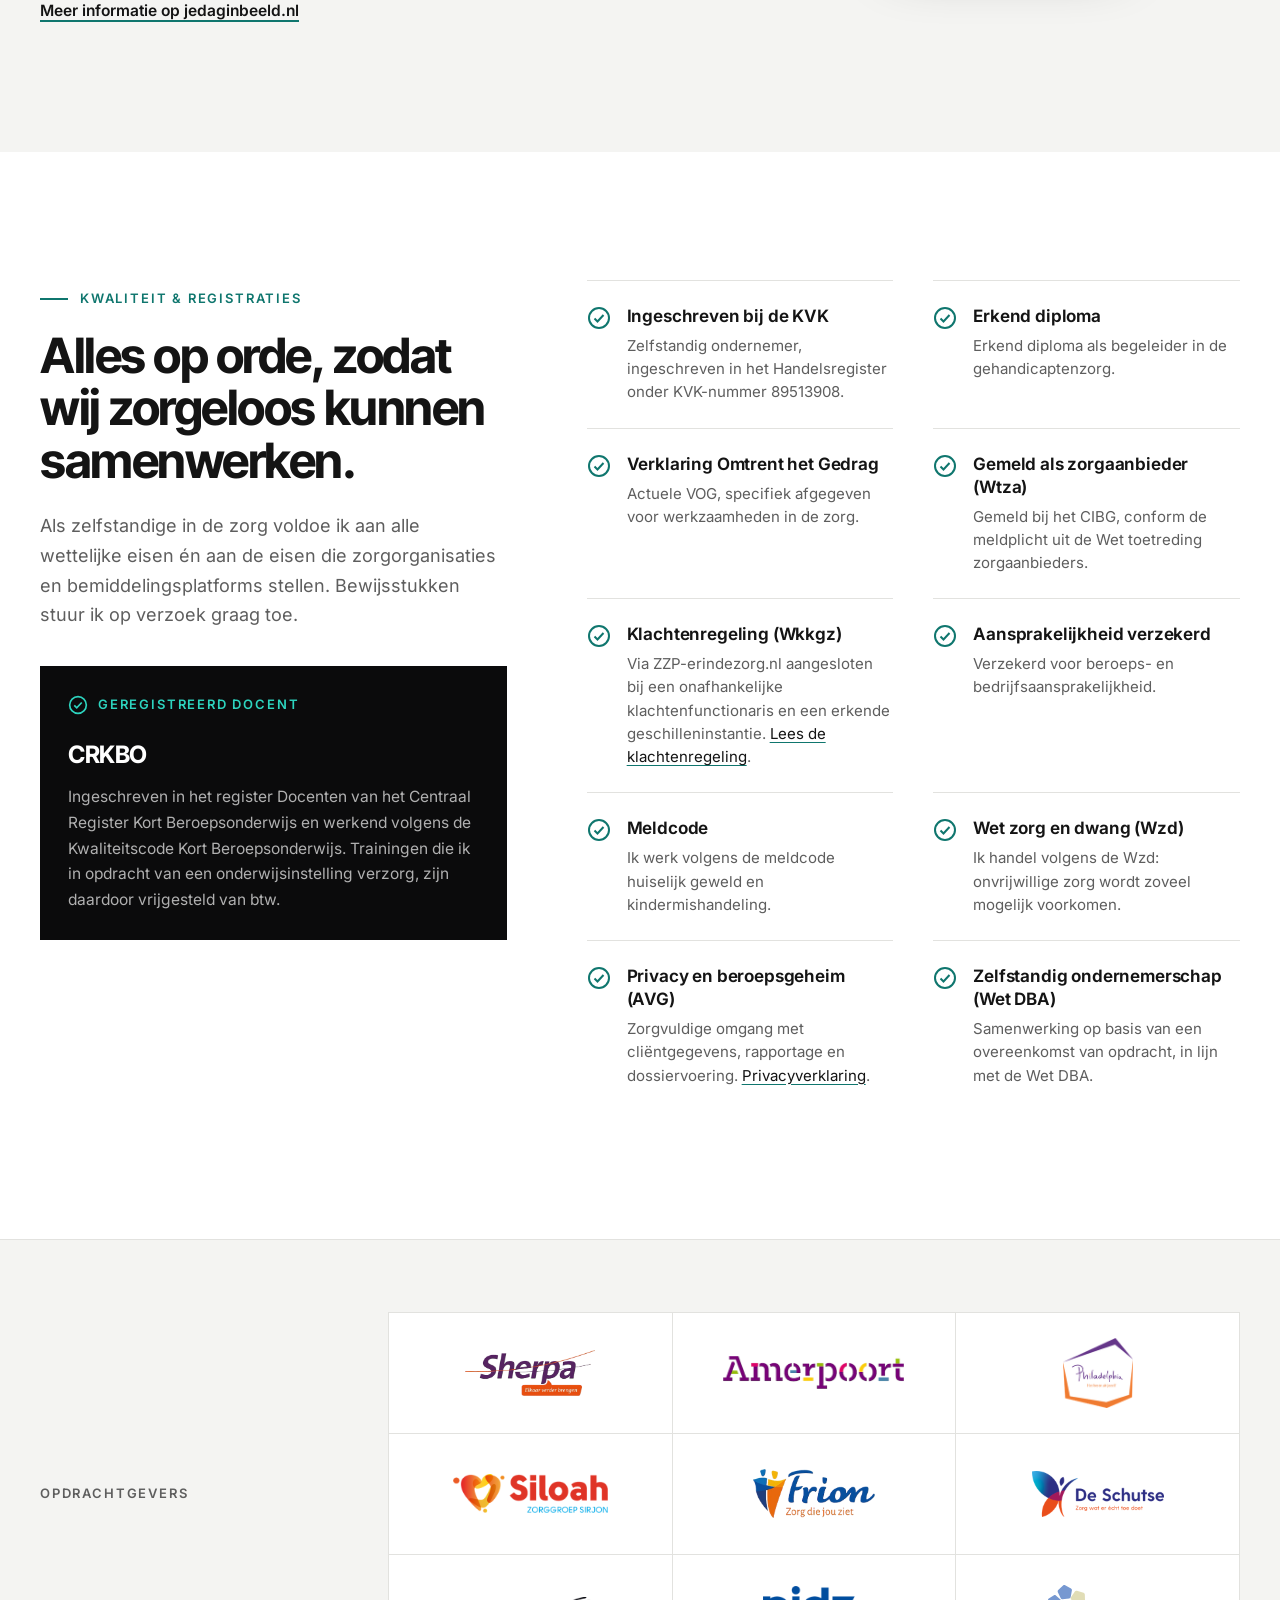
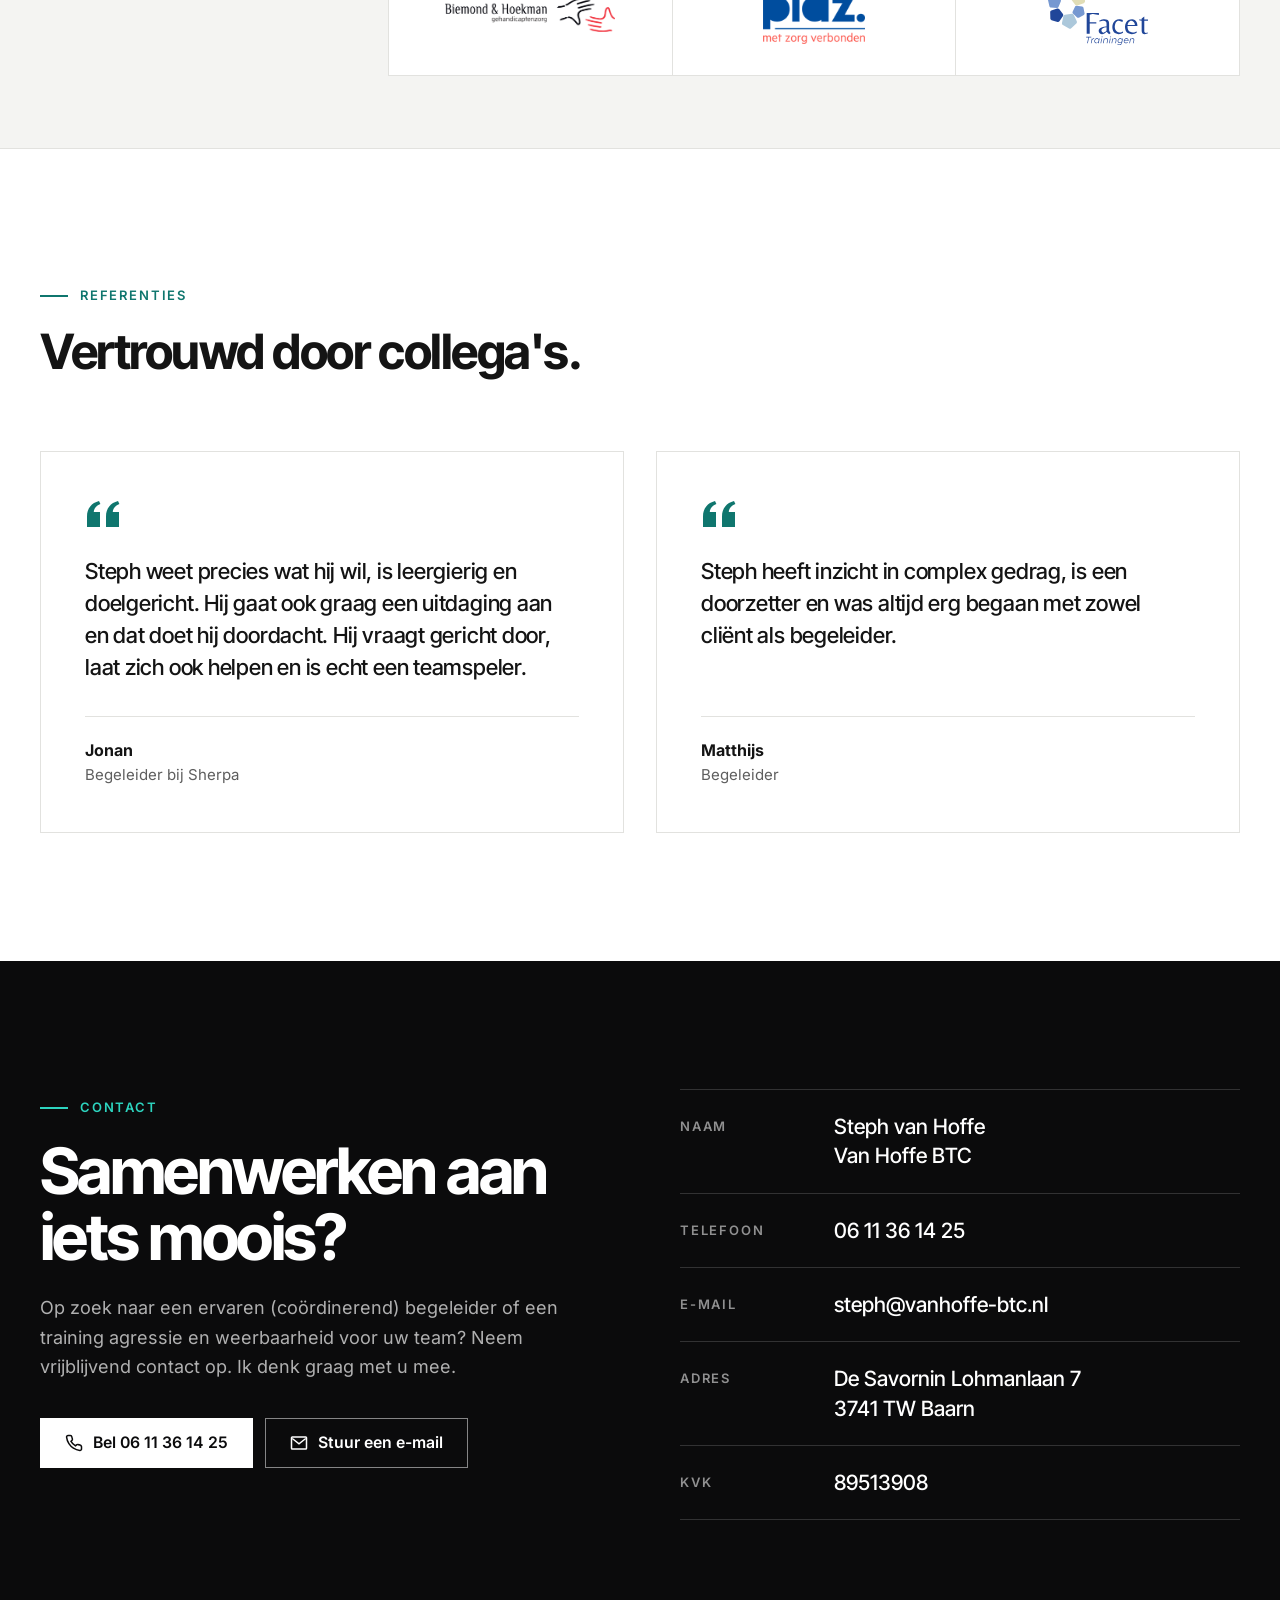
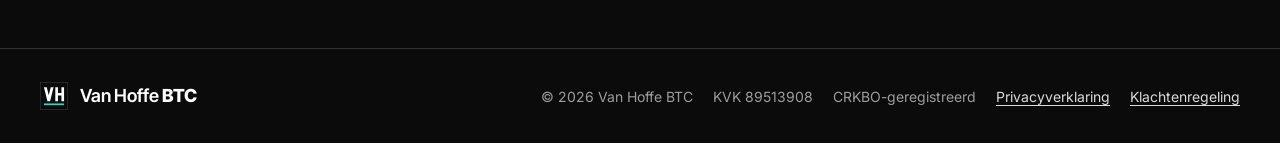
==== commit 8c55c241: "Portret in kleur en logo's van opdrachtgevers - Profielfoto (en deelafbeelding) weer in kleur - Opdr" ====
--- a/index.html
+++ b/index.html
@@ -472,15 +472,15 @@
       <div class="container clients-inner">
         <h2 class="clients-title" id="clients-title">Opdrachtgevers</h2>
         <ul class="clients-list">
-          <li>Sherpa</li>
-          <li>Amerpoort</li>
-          <li>Philadelphia</li>
-          <li>Siloah</li>
-          <li>Frion</li>
-          <li>De Schutse</li>
-          <li>Biemond &amp; Hoekman</li>
-          <li>PIDZ</li>
-          <li>FACET Trainingen</li>
+          <li><img class="client-logo" src="assets/img/logos/sherpa.png" width="130" height="46" style="--w: 130px" alt="Sherpa" loading="lazy" decoding="async"></li>
+          <li><img class="client-logo" src="assets/img/logos/amerpoort.png" width="181" height="33" style="--w: 181px" alt="Amerpoort" loading="lazy" decoding="async"></li>
+          <li><img class="client-logo" src="assets/img/logos/philadelphia.png" width="70" height="70" style="--w: 70px" alt="Philadelphia" loading="lazy" decoding="async"></li>
+          <li><img class="client-logo" src="assets/img/logos/siloah.png" width="155" height="39" style="--w: 155px" alt="Siloah" loading="lazy" decoding="async"></li>
+          <li><img class="client-logo" src="assets/img/logos/frion.png" width="122" height="49" style="--w: 122px" alt="Frion" loading="lazy" decoding="async"></li>
+          <li><img class="client-logo" src="assets/img/logos/de-schutse.png" width="132" height="45" style="--w: 132px" alt="De Schutse" loading="lazy" decoding="async"></li>
+          <li><img class="client-logo" src="assets/img/logos/biemond-hoekman.png" width="170" height="35" style="--w: 170px" alt="Biemond &amp; Hoekman" loading="lazy" decoding="async"></li>
+          <li><img class="client-logo" src="assets/img/logos/pidz.png" width="102" height="59" style="--w: 102px" alt="PIDZ" loading="lazy" decoding="async"></li>
+          <li><img class="client-logo" src="assets/img/logos/facet-trainingen.svg" width="100" height="60" style="--w: 100px" alt="Facet Trainingen" loading="lazy" decoding="async"></li>
         </ul>
       </div>
     </section>
--- a/assets/css/style.css
+++ b/assets/css/style.css
@@ -1238,20 +1238,30 @@
   line-height: 1.6;
 }
 
+/* Logo's in een raster met haarlijnen; --w per logo houdt ze optisch even groot */
 .clients-list {
+  --logo-scale: 1;
+  display: grid;
+  grid-template-columns: repeat(3, minmax(0, 1fr));
+  gap: 1px;
+  list-style: none;
+  background: var(--line);
+  border: 1px solid var(--line);
+}
+
+.clients-list li {
   display: flex;
-  flex-wrap: wrap;
-  gap: 14px 40px;
-  list-style: none;
-}
-
-.clients-list li {
-  font-family: var(--font-display);
-  font-size: clamp(1.125rem, 1.8vw, 1.375rem);
-  font-weight: 650;
-  letter-spacing: -0.02em;
-  color: #2a2a2a;
-  white-space: nowrap;
+  align-items: center;
+  justify-content: center;
+  min-height: 120px;
+  padding: 20px;
+  background: #fff;
+}
+
+.client-logo {
+  width: calc(var(--w) * var(--logo-scale));
+  max-width: 100%;
+  height: auto;
 }
 
 @media (max-width: 860px) {
@@ -1259,8 +1269,19 @@
     grid-template-columns: 1fr;
   }
 
+  .clients-list li {
+    min-height: 104px;
+  }
+}
+
+@media (max-width: 560px) {
   .clients-list {
-    gap: 10px 28px;
+    --logo-scale: 0.52;
+  }
+
+  .clients-list li {
+    min-height: 76px;
+    padding: 12px 8px;
   }
 }
 
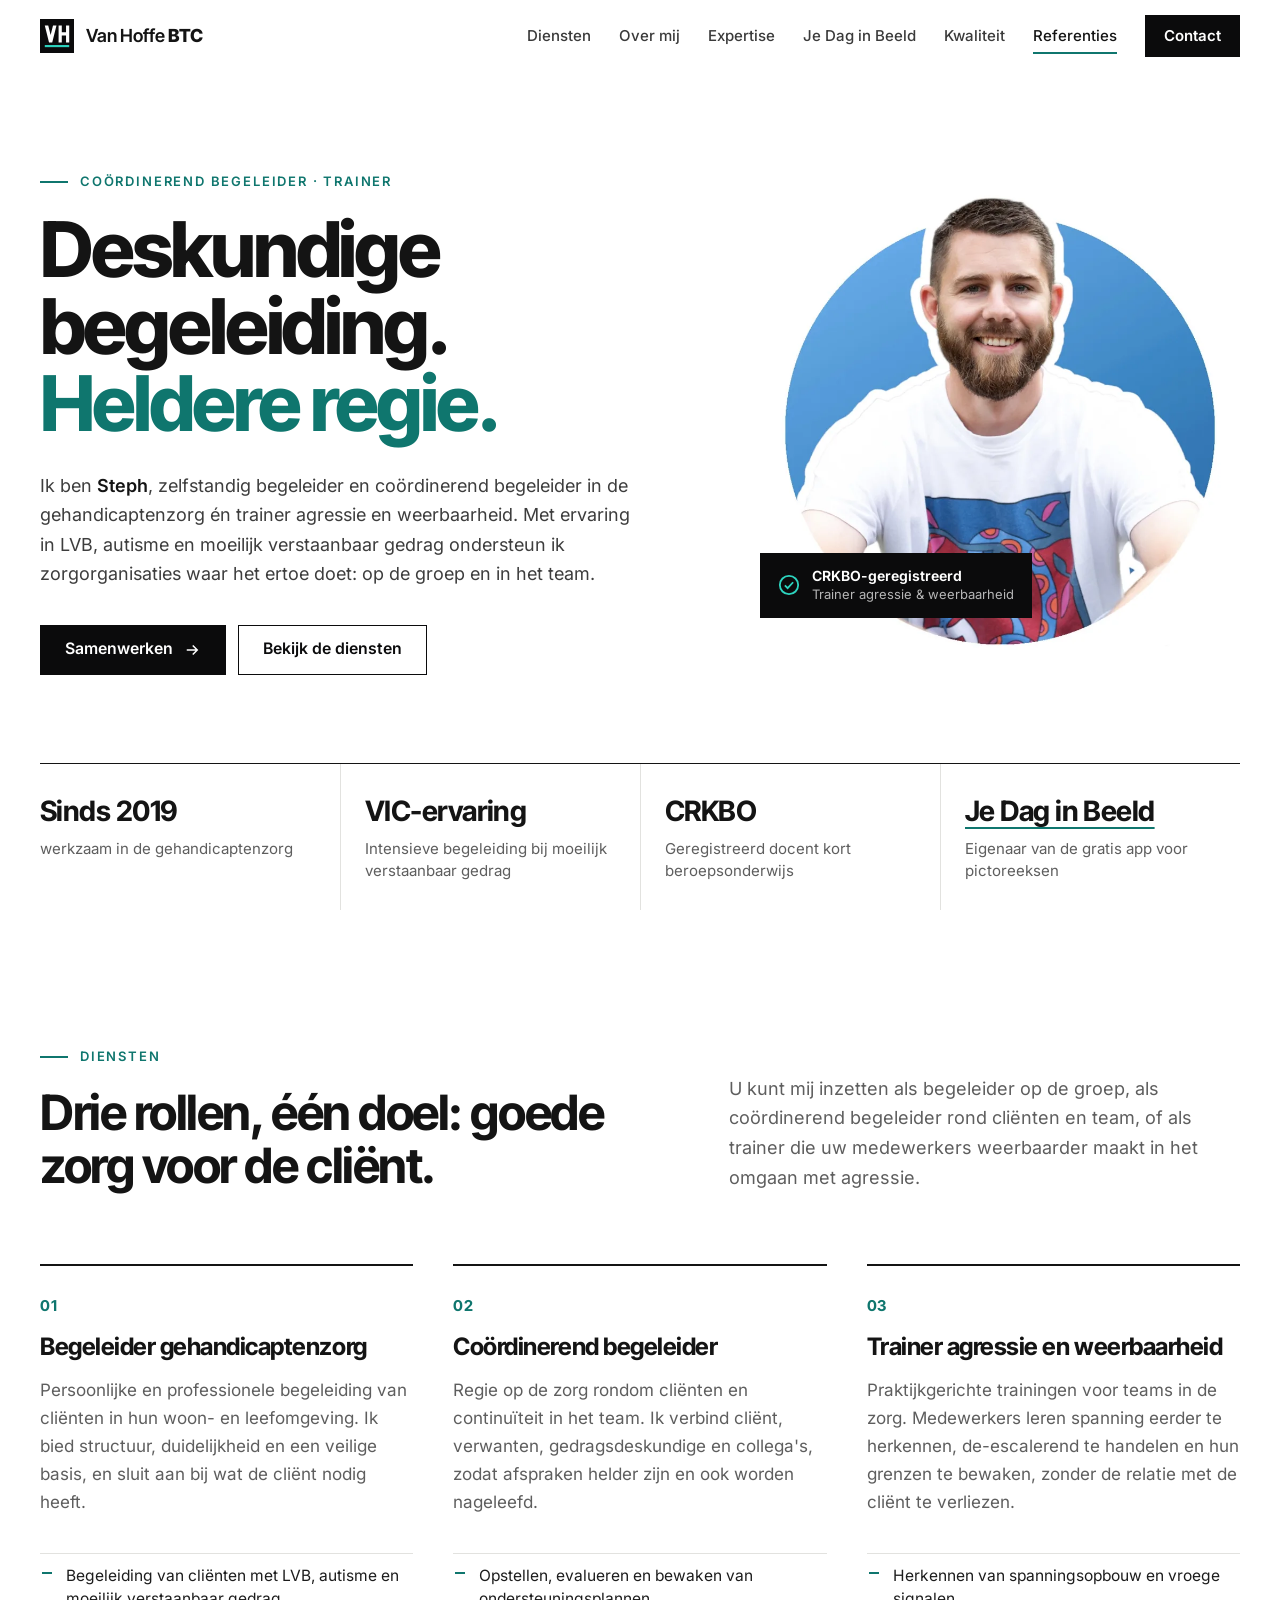
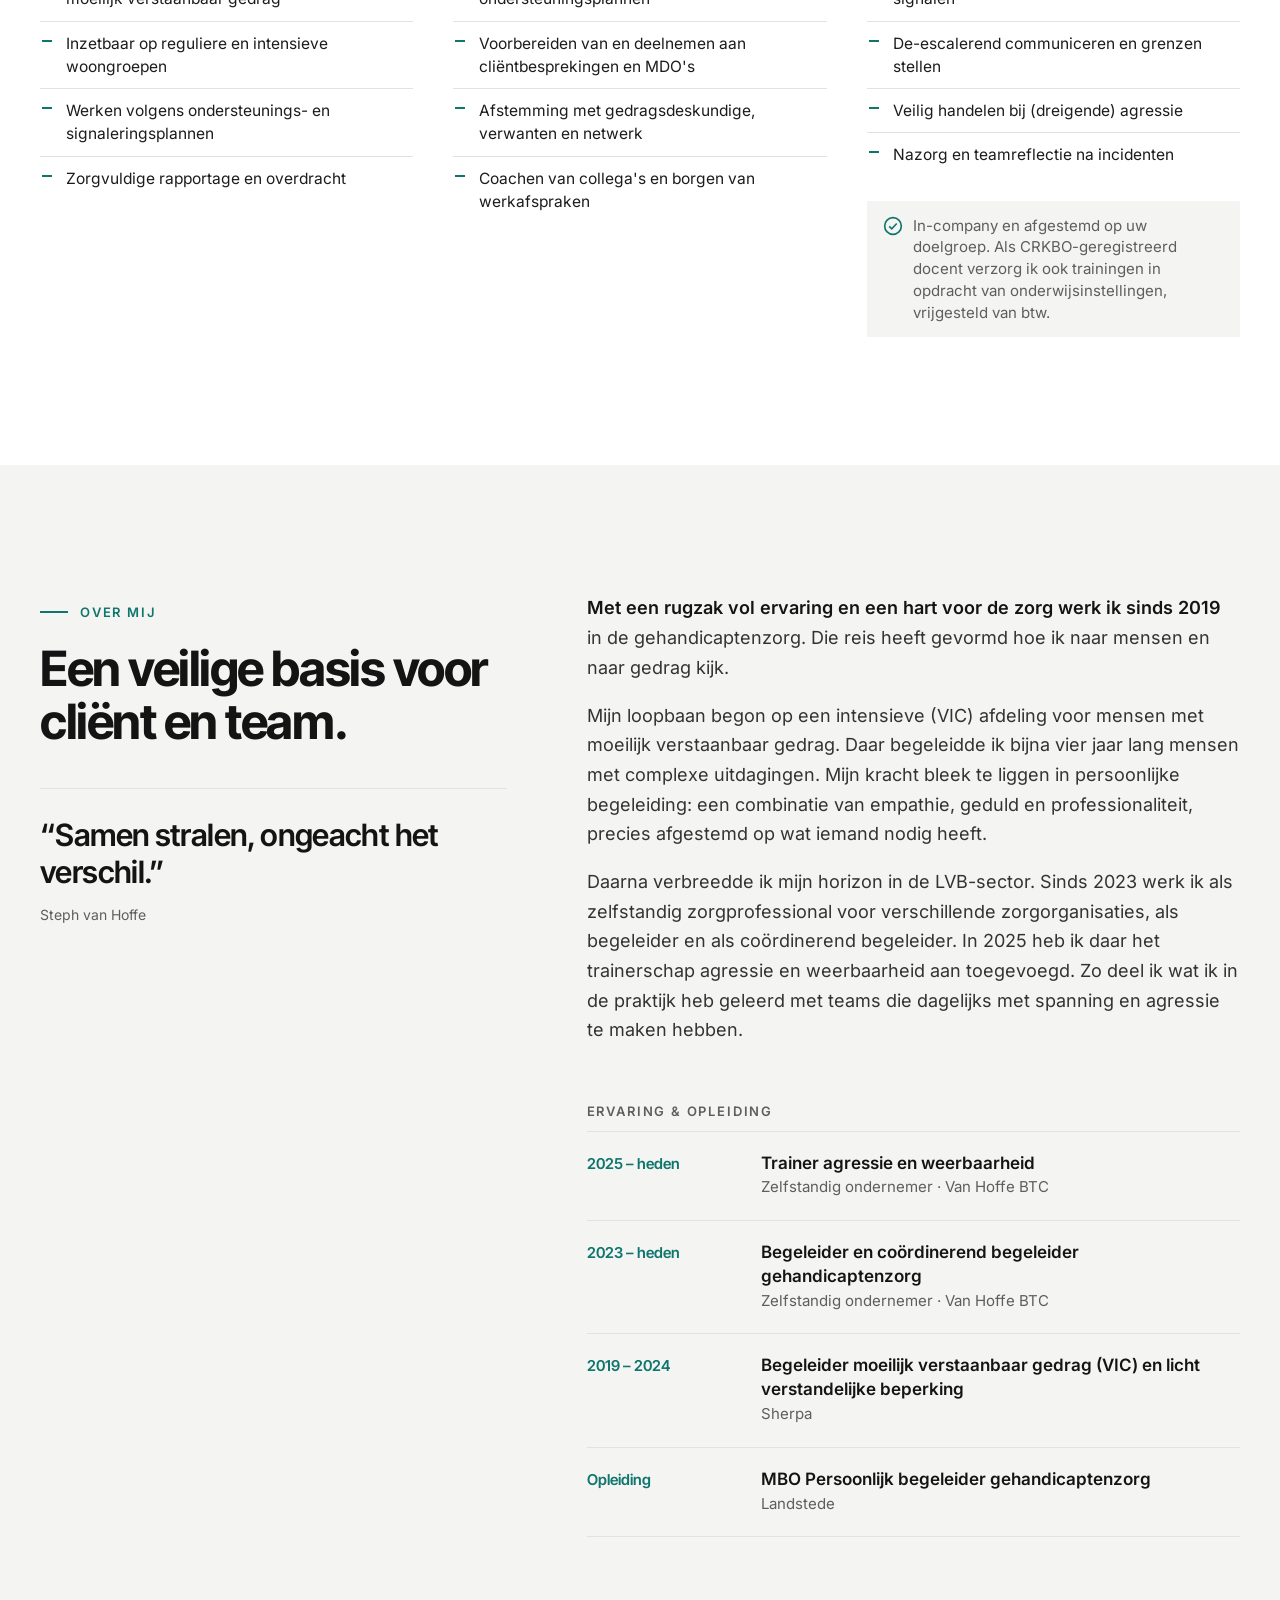
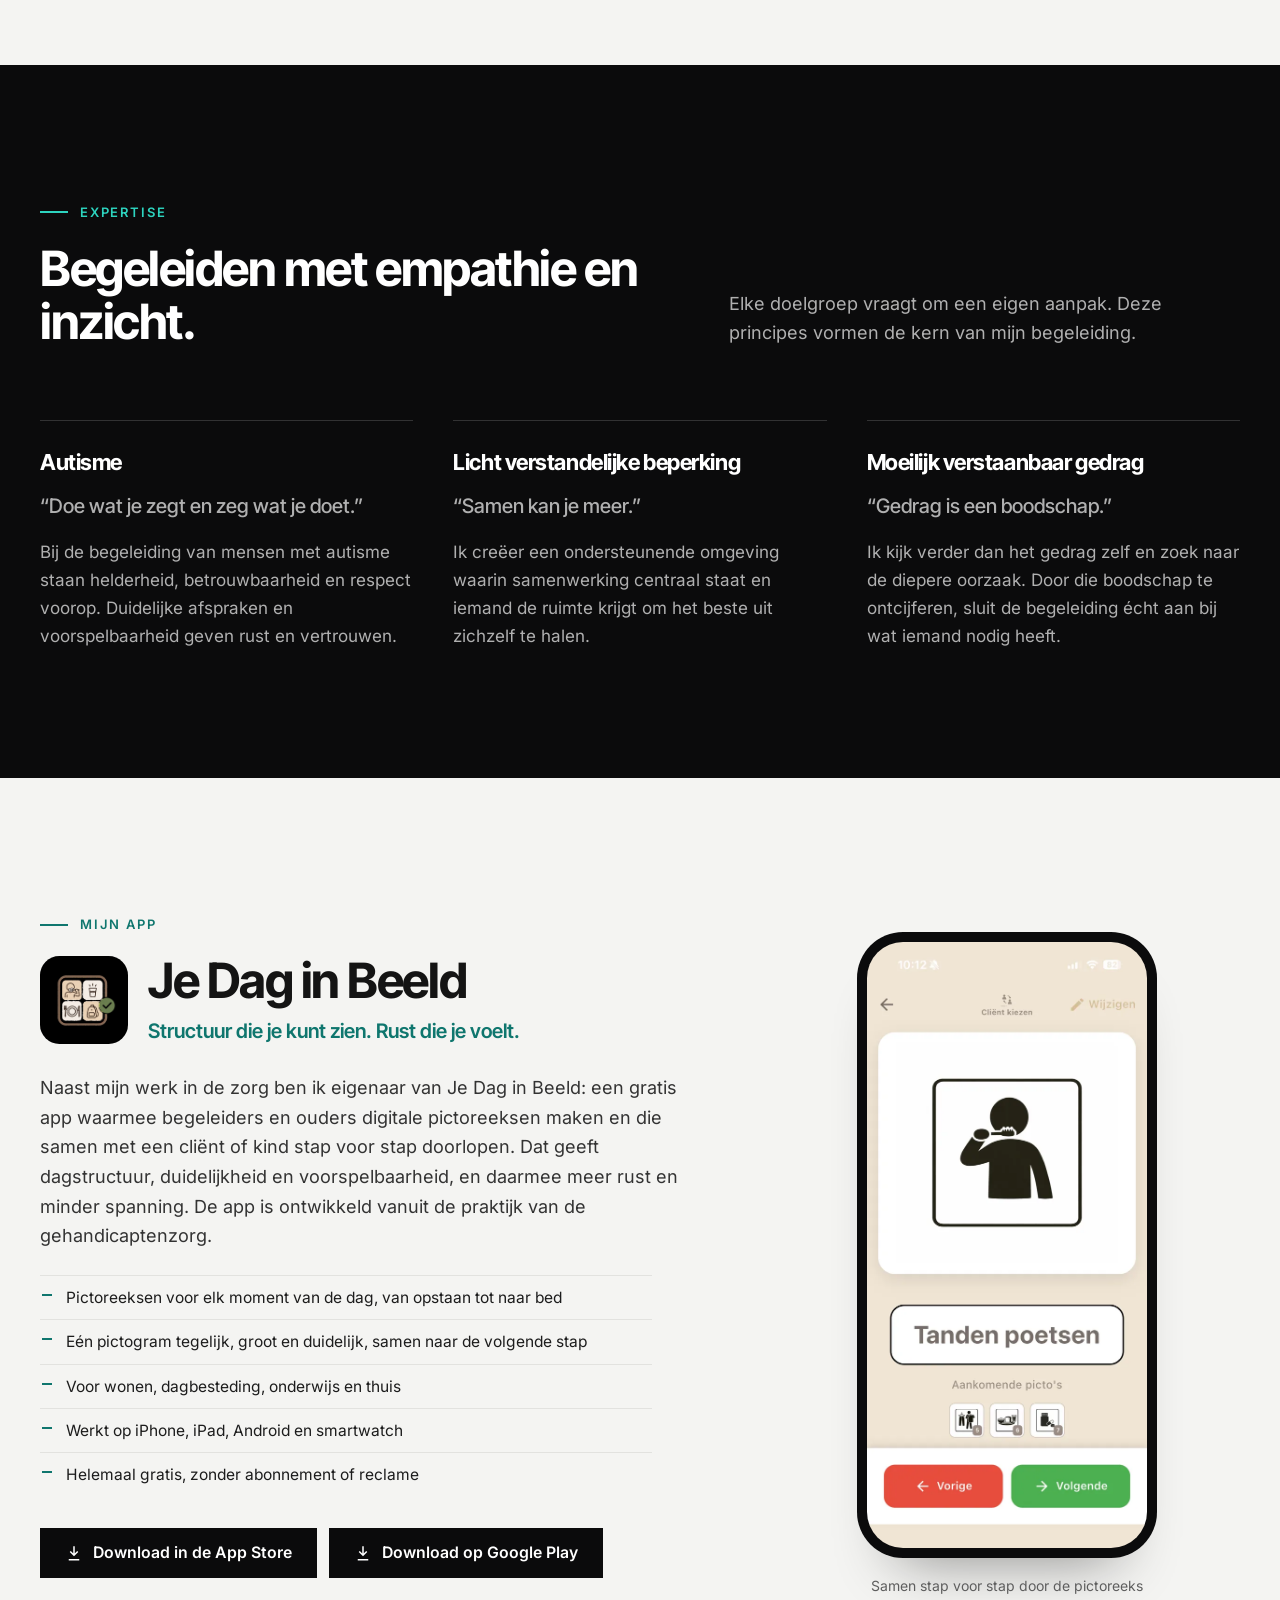
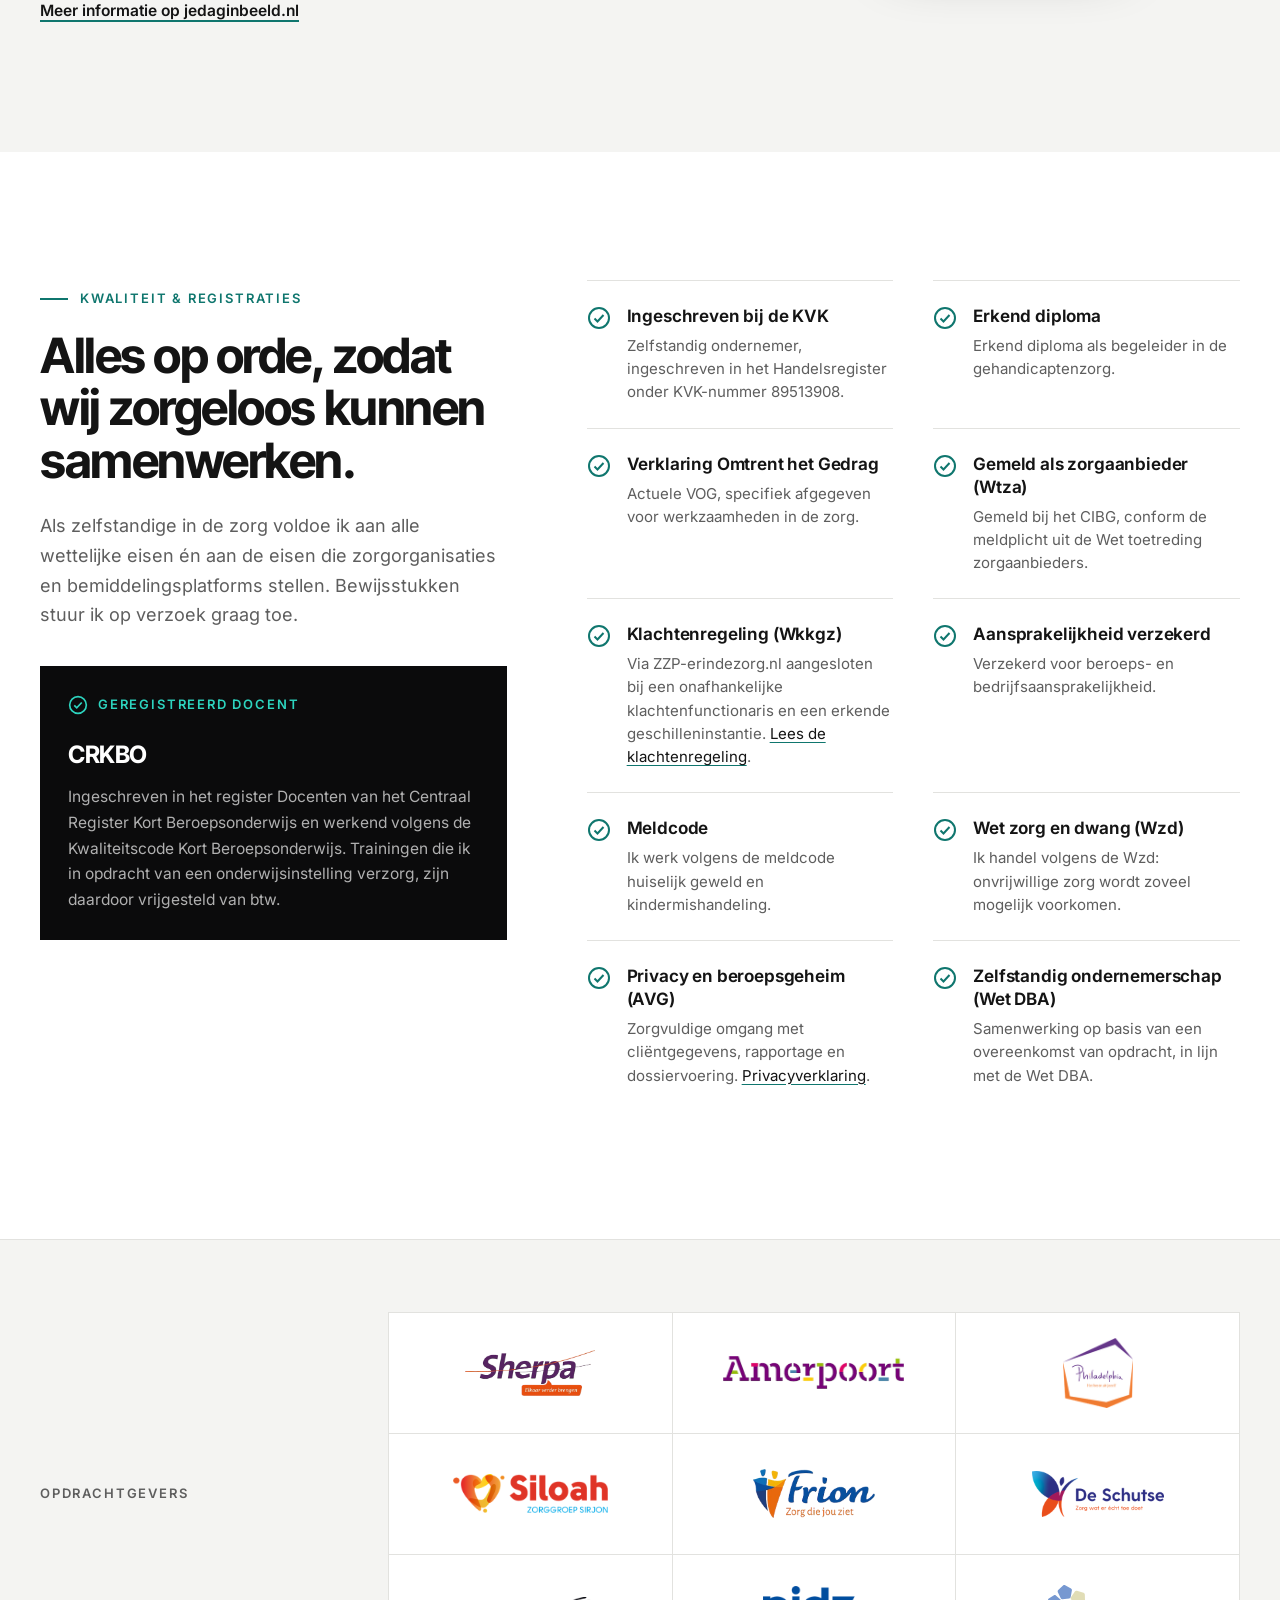
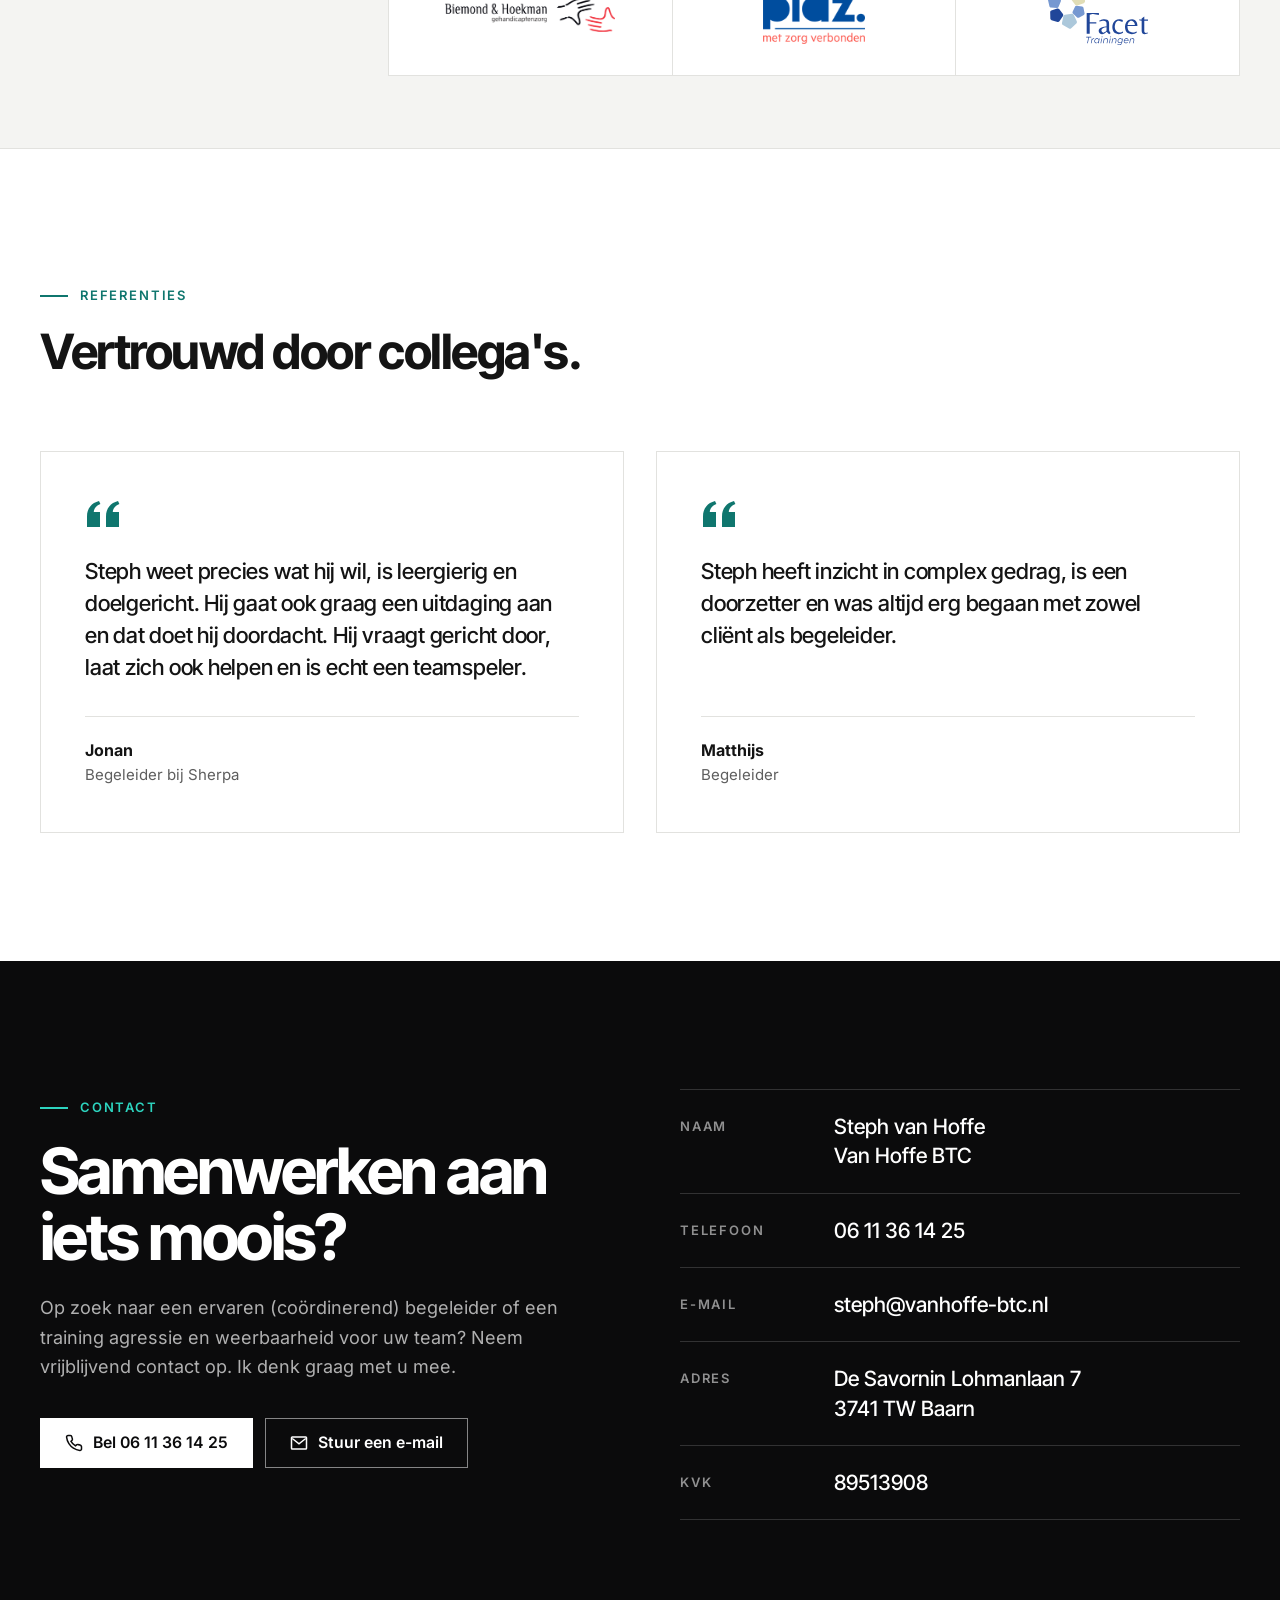
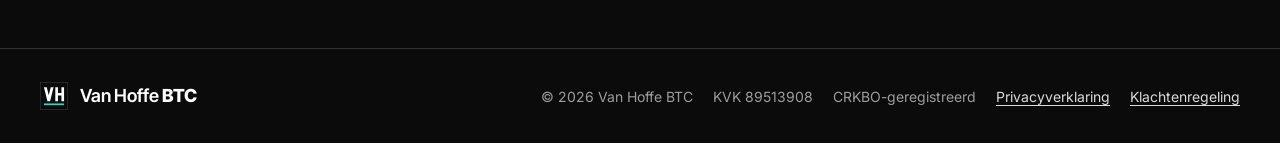
==== commit 8c988a8c: "Klaar voor Vercel; badge zonder "docent" - vercel.json: geen build-stap (Framework Preset "Other"), " ====
--- a/index.html
+++ b/index.html
@@ -134,7 +134,7 @@
             <figcaption class="hero-badge">
               <svg viewBox="0 0 24 24" fill="none" stroke="currentColor" stroke-width="2" aria-hidden="true"><circle cx="12" cy="12" r="10"/><path d="m7.5 12.5 3 3 6-6.5"/></svg>
               <div>
-                <strong>CRKBO-geregistreerd docent</strong>
+                <strong>CRKBO-geregistreerd</strong>
                 <span>Trainer agressie &amp; weerbaarheid</span>
               </div>
             </figcaption>
--- a/assets/css/style.css
+++ b/assets/css/style.css
@@ -1523,7 +1523,7 @@
   line-height: 1.3;
 }
 
-.legal p,
+.legal p:not(.eyebrow),
 .legal li {
   color: #333;
 }
@@ -1542,10 +1542,15 @@
   color: var(--accent);
 }
 
-.legal a {
+.legal a:not(.btn) {
   color: var(--ink);
   text-decoration-color: var(--accent);
   text-underline-offset: 3px;
+}
+
+/* 404: vul het scherm, zodat de footer onderaan staat (header 72px + footer ca. 96px) */
+.legal-404 {
+  min-height: calc(100vh - var(--header-h) - 96px);
 }
 
 .legal-box {
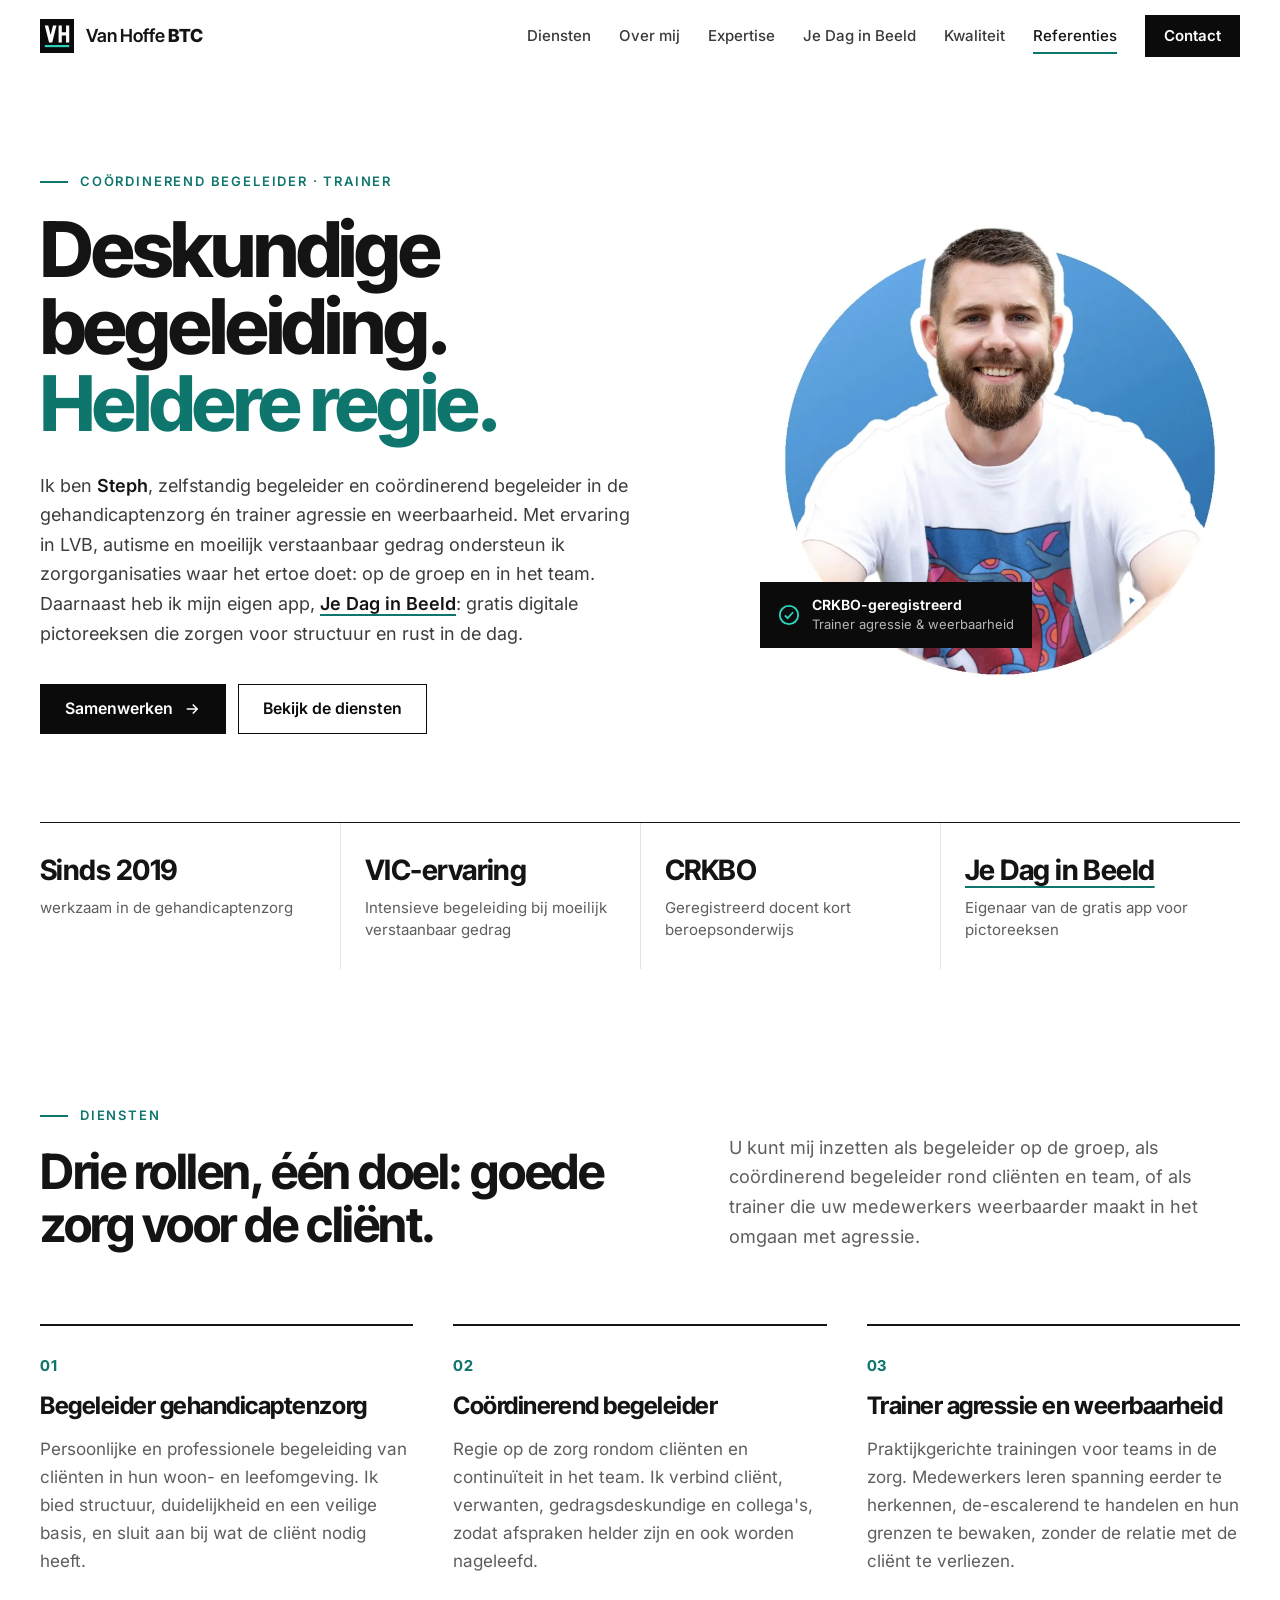
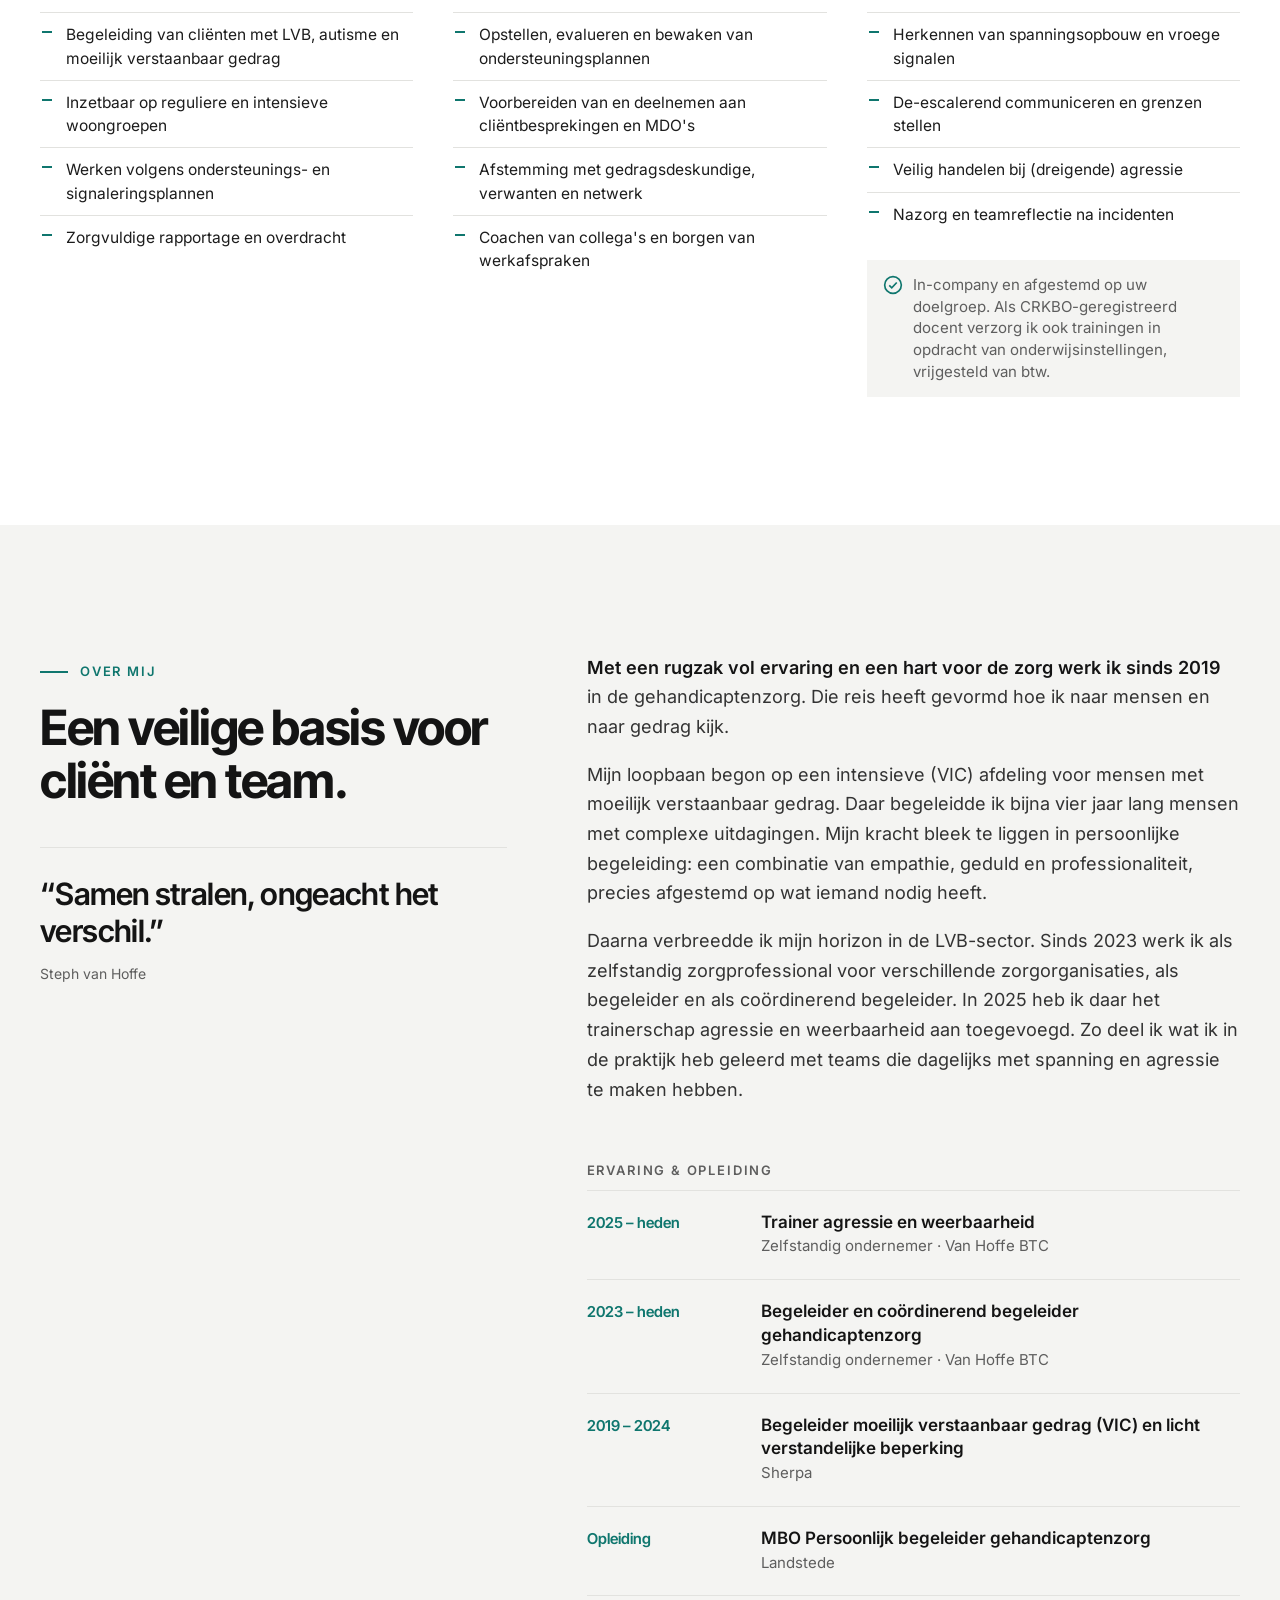
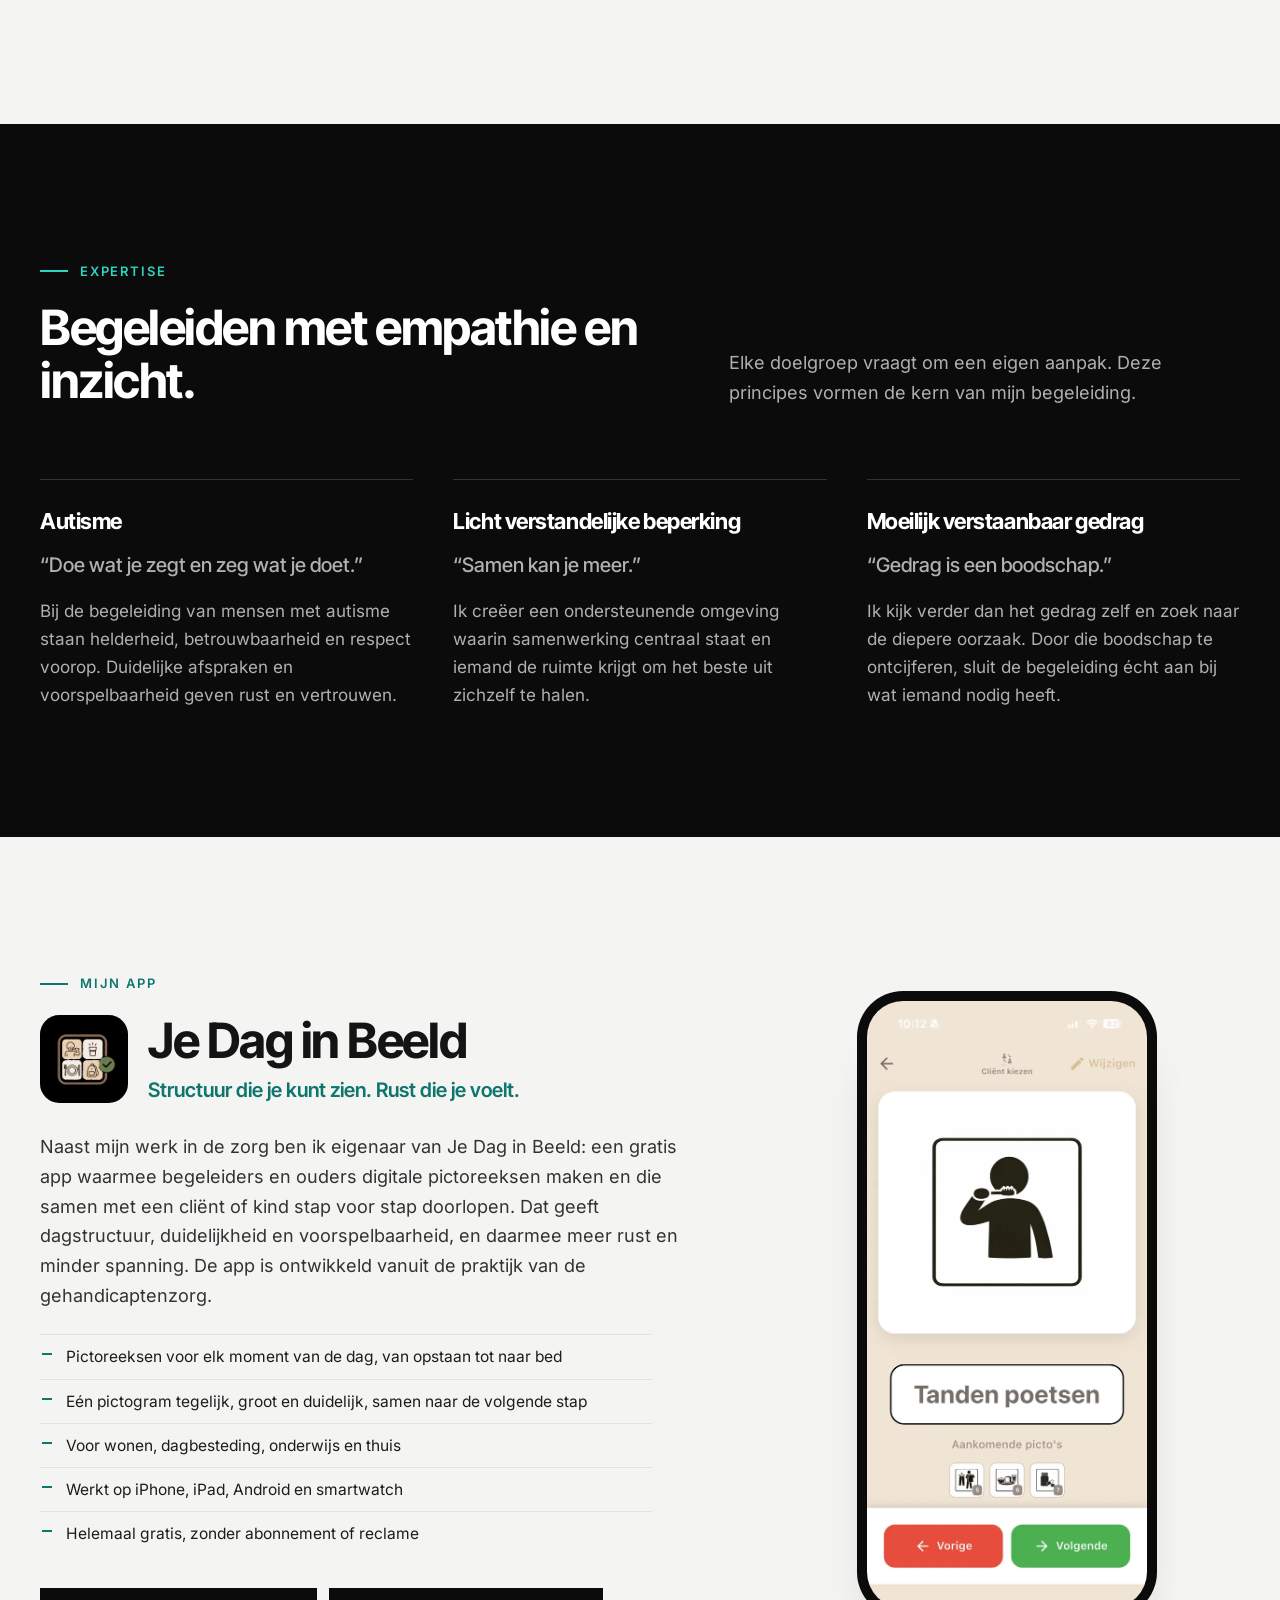
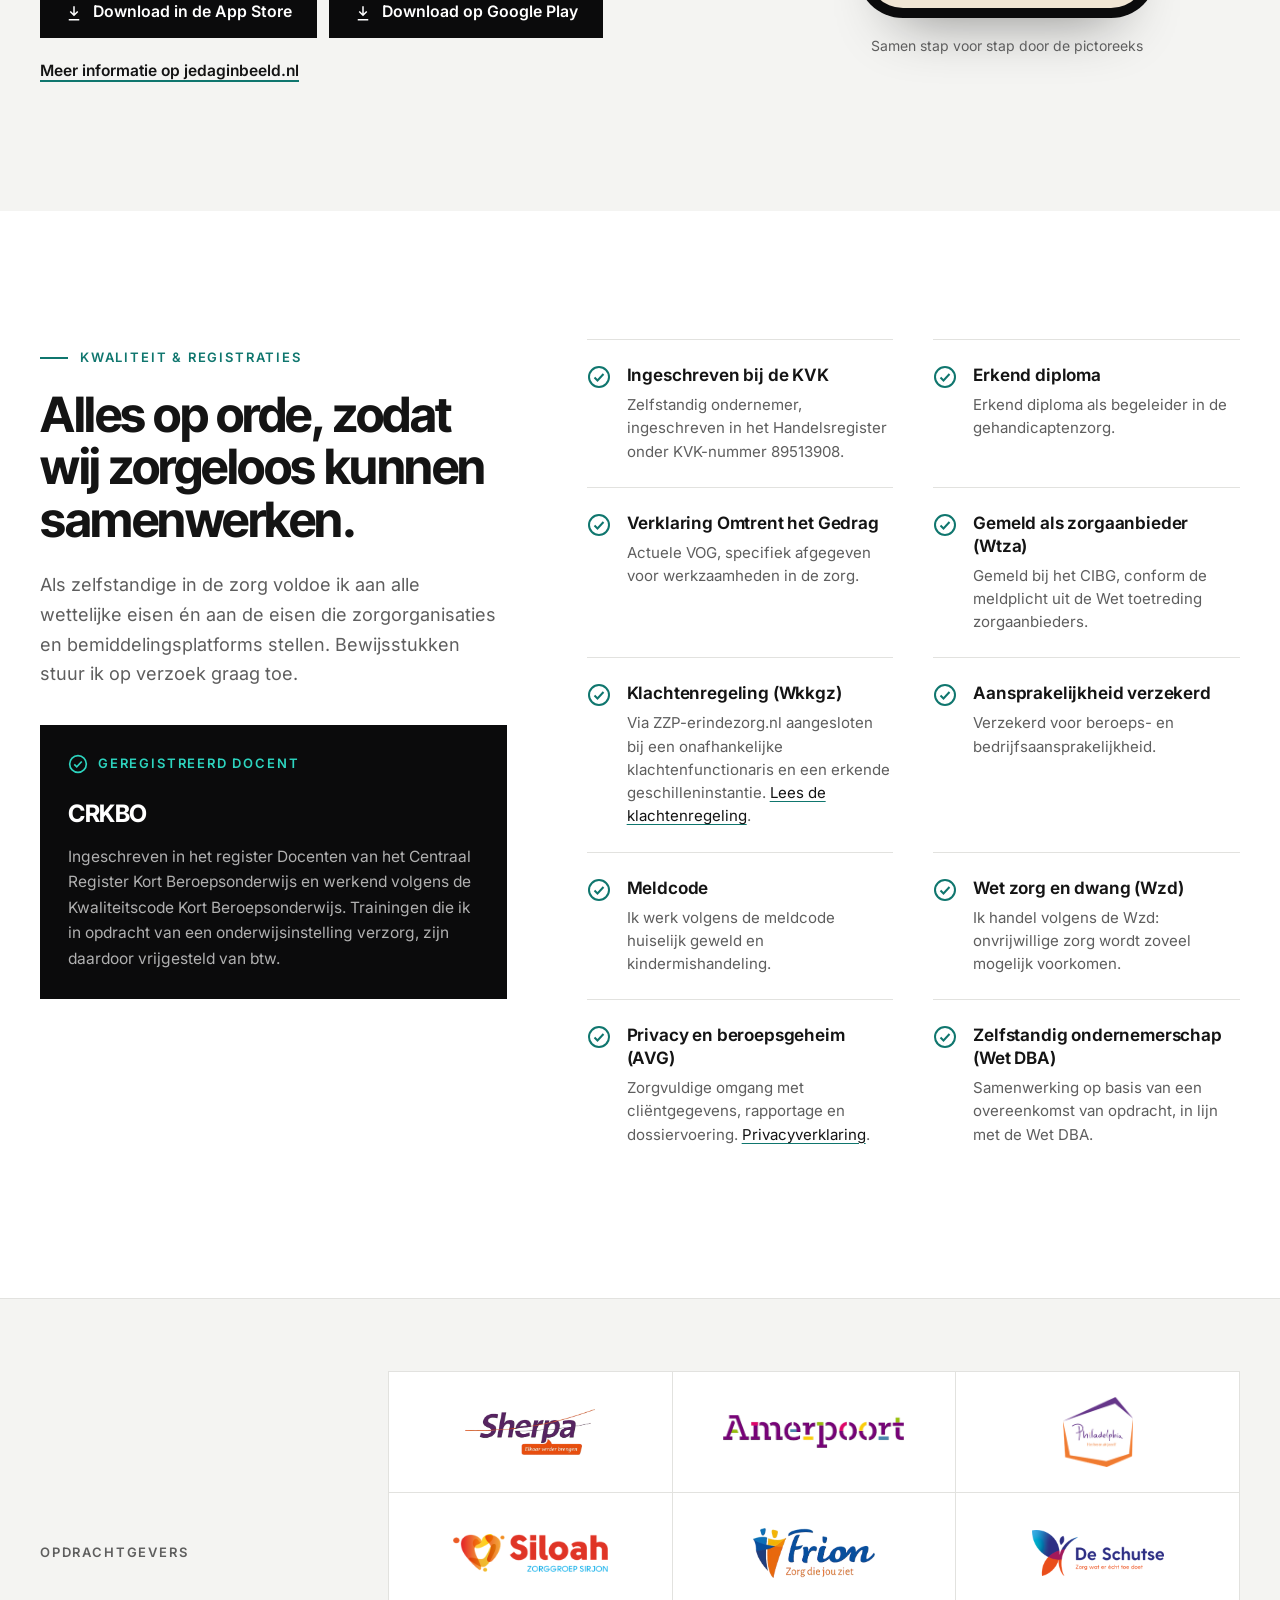
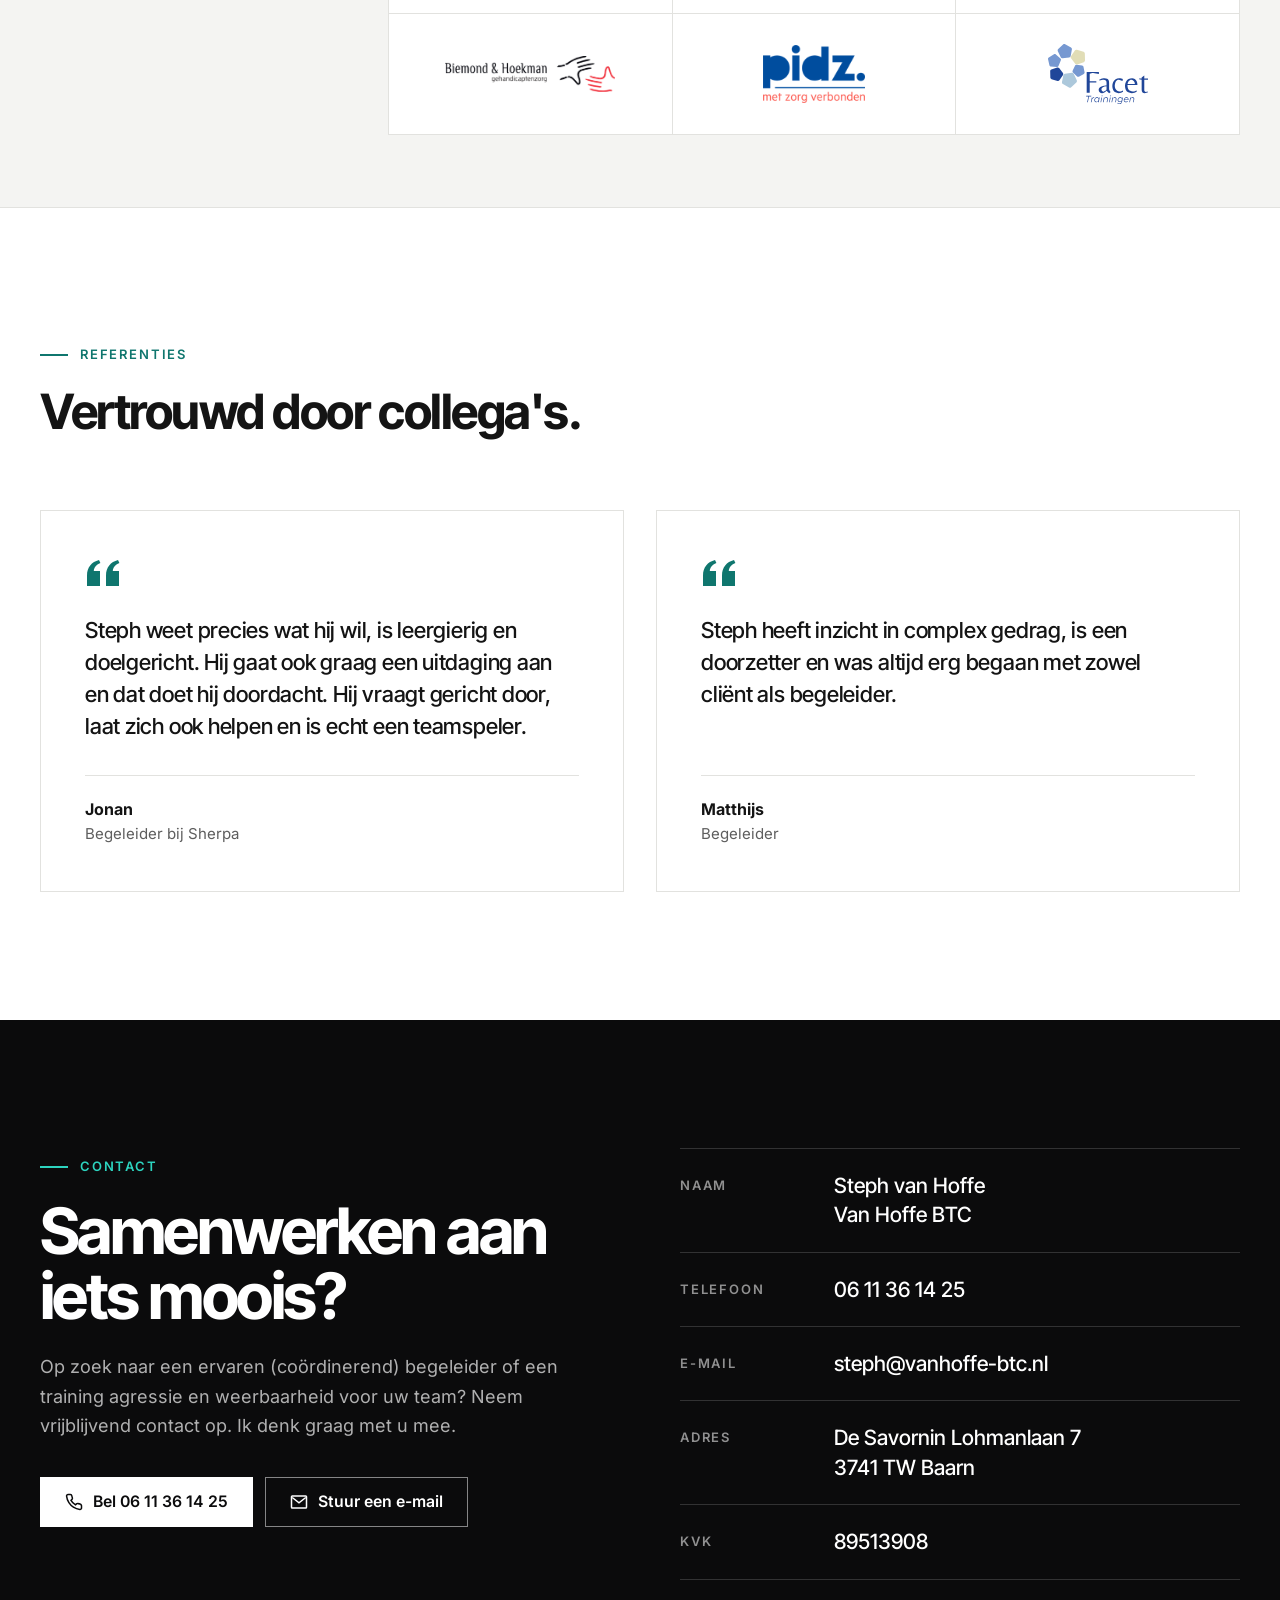
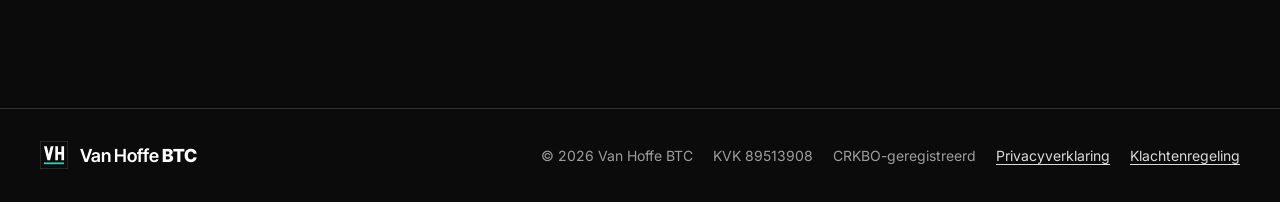
==== commit 15a667df: "Introductie: eigen app Je Dag in Beeld genoemd Zin toegevoegd aan de introductie bovenaan de homepag" ====
--- a/index.html
+++ b/index.html
@@ -115,6 +115,8 @@
               Ik ben <strong>Steph</strong>, zelfstandig begeleider en coördinerend begeleider in de
               gehandicaptenzorg én trainer agressie en weerbaarheid. Met ervaring in LVB, autisme en moeilijk
               verstaanbaar gedrag ondersteun ik zorgorganisaties waar het ertoe doet: op de groep en in het team.
+              Daarnaast heb ik mijn eigen app, <a href="#je-dag-in-beeld">Je Dag in Beeld</a>: gratis digitale
+              pictoreeksen die zorgen voor structuur en rust in de dag.
             </p>
             <div class="btn-group">
               <a class="btn btn-primary" href="#contact">
--- a/assets/css/style.css
+++ b/assets/css/style.css
@@ -591,6 +591,18 @@
   font-weight: 600;
 }
 
+.hero-lead a {
+  color: var(--ink);
+  font-weight: 600;
+  text-decoration-color: var(--accent);
+  text-decoration-thickness: 2px;
+  text-underline-offset: 4px;
+}
+
+.hero-lead a:hover {
+  color: var(--accent);
+}
+
 .hero-figure {
   position: relative;
   margin: 0;
